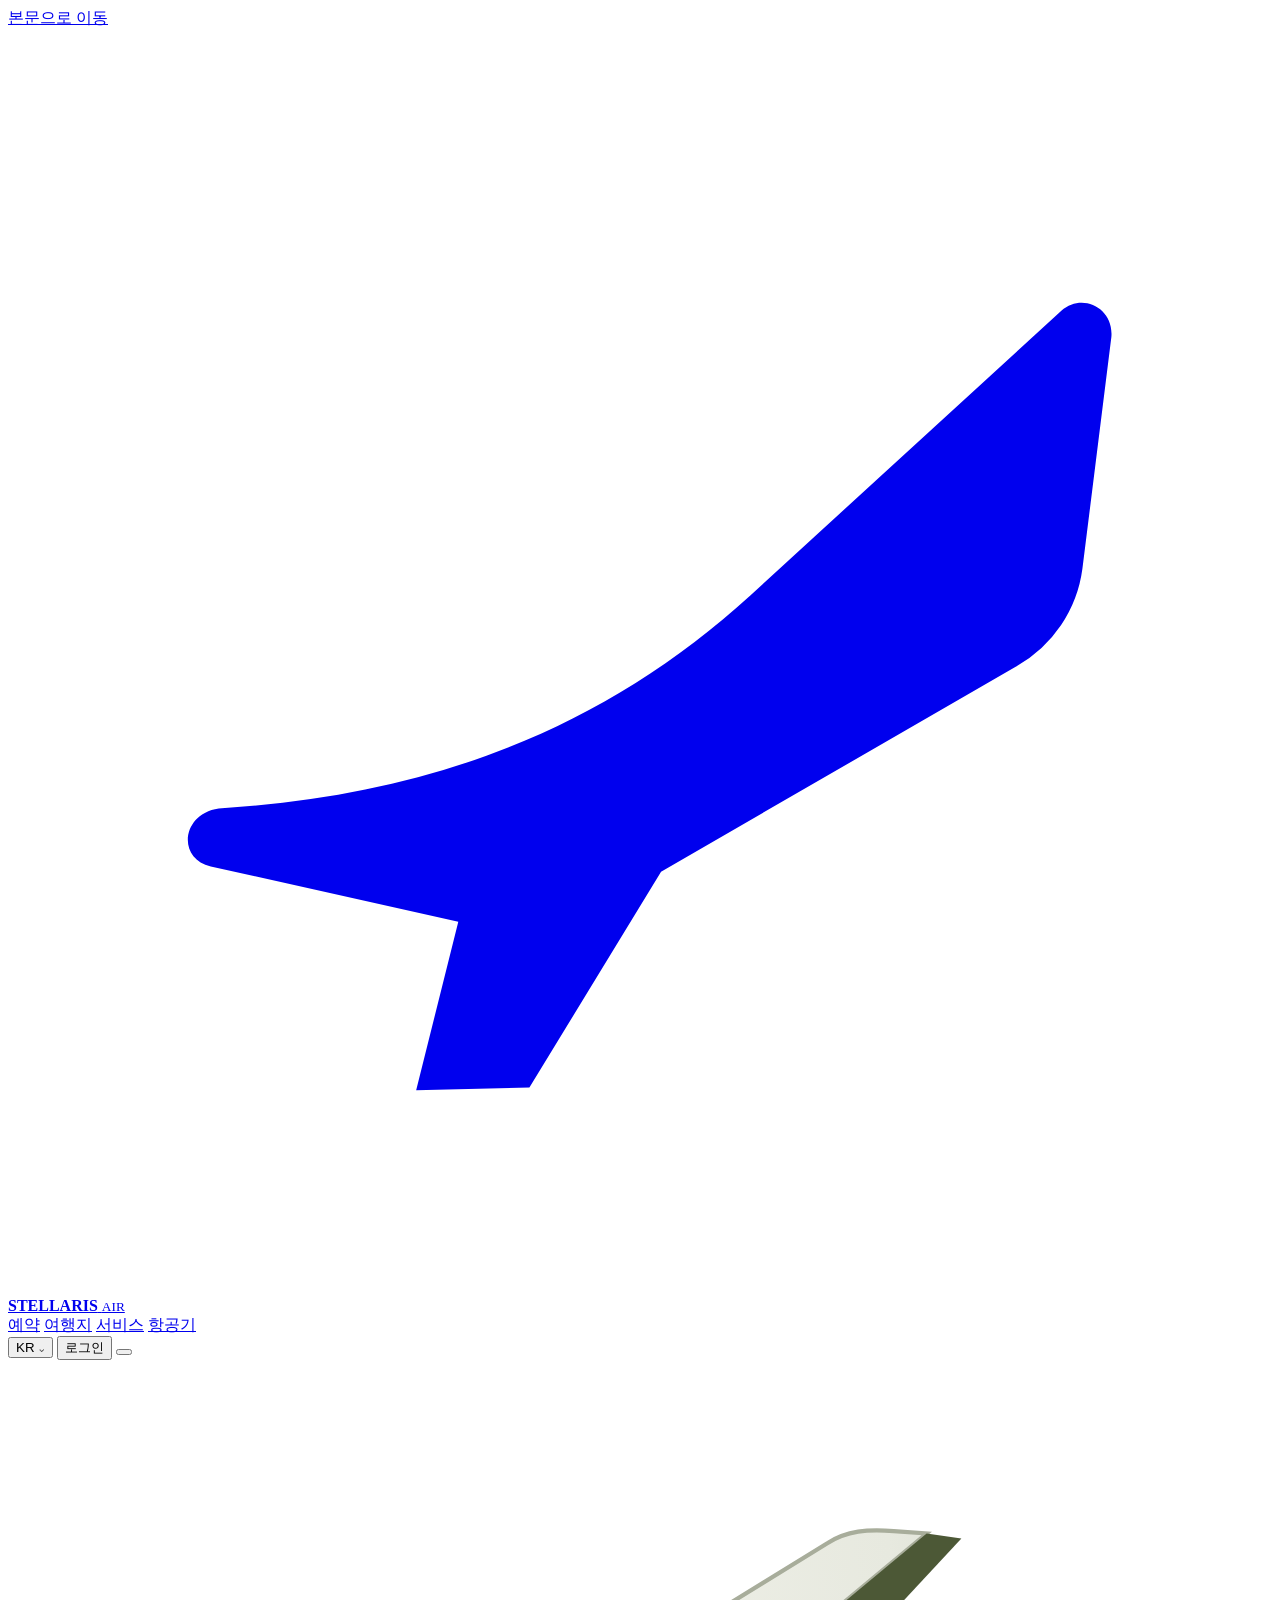
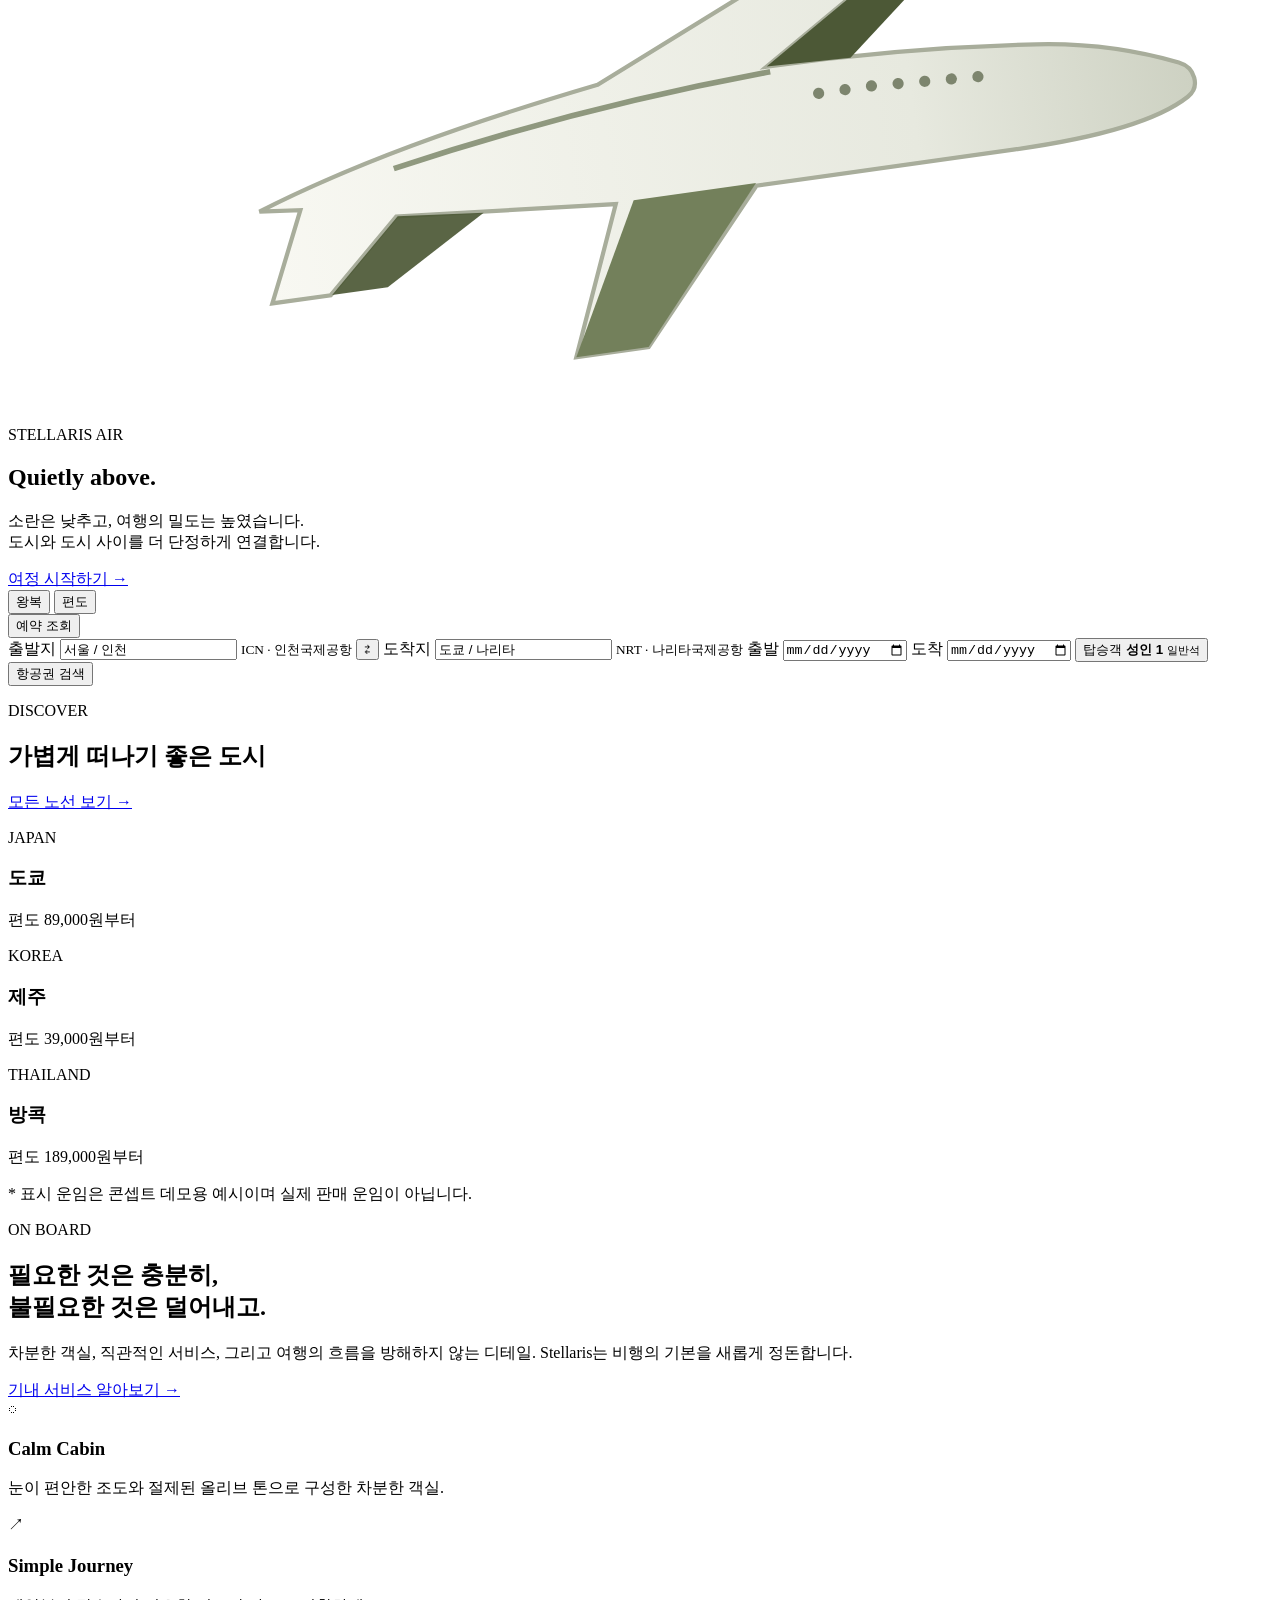
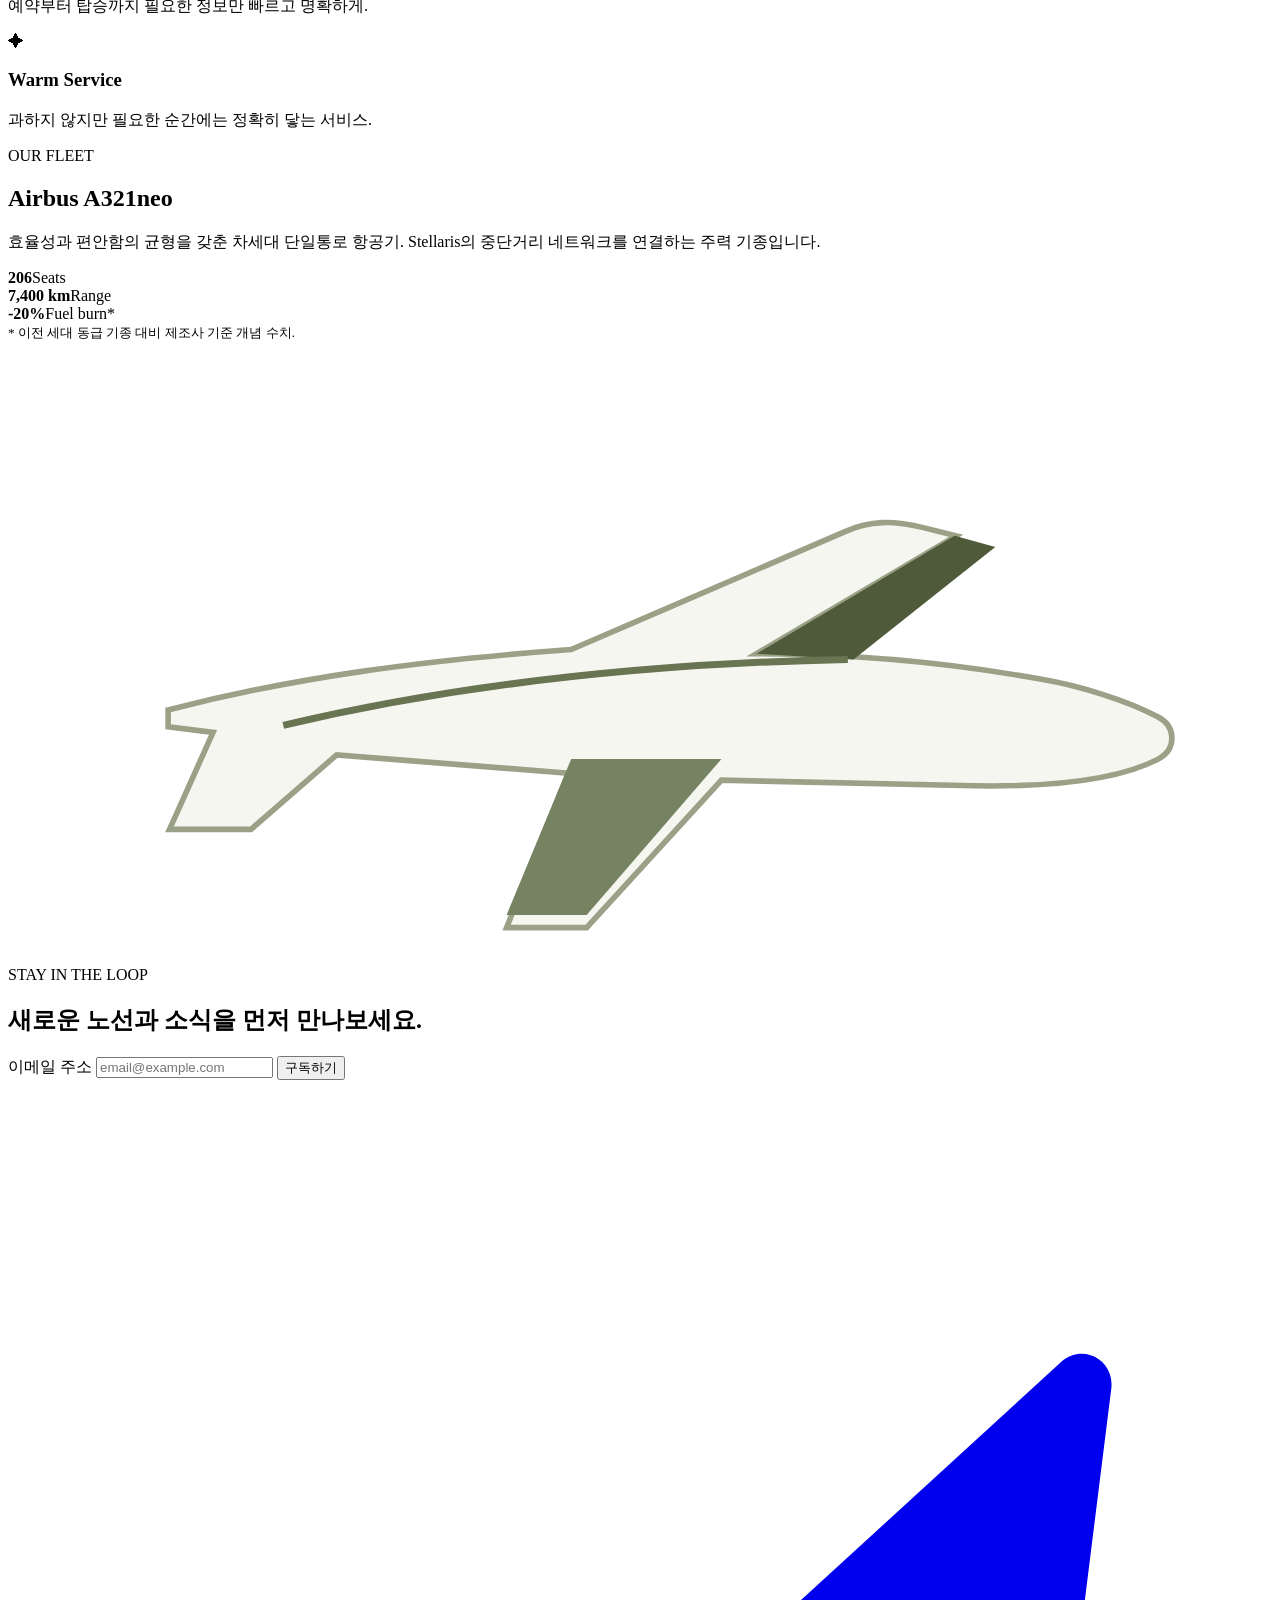
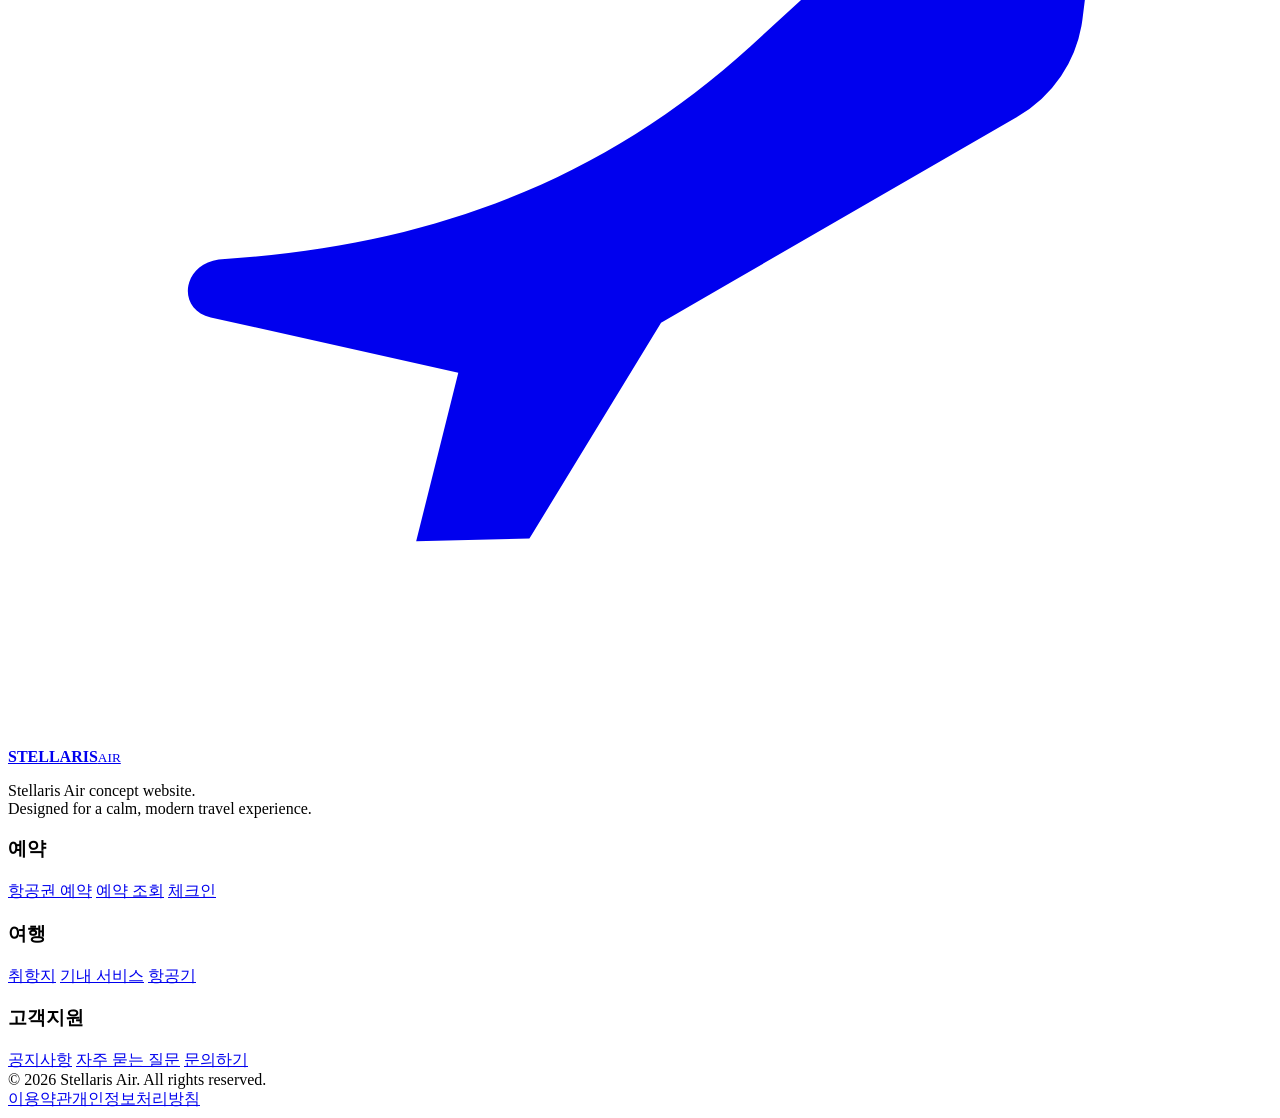
==== index.html @ 90215cf6 "Create Stellaris Air landing page" ====
<!doctype html>
<html lang="ko">
<head>
  <meta charset="utf-8" />
  <meta name="viewport" content="width=device-width, initial-scale=1" />
  <meta name="theme-color" content="#3f4b2f" />
  <meta name="description" content="Stellaris Air — Quietly above. 더 편안한 여정을 위한 항공 경험." />
  <title>Stellaris Air</title>
  <link rel="preconnect" href="https://fonts.googleapis.com">
  <link rel="preconnect" href="https://fonts.gstatic.com" crossorigin>
  <link href="https://fonts.googleapis.com/css2?family=Noto+Sans+KR:wght@400;500;600;700&family=Playfair+Display:wght@600;700&display=swap" rel="stylesheet">
  <link rel="stylesheet" href="styles.css" />
</head>
<body>
  <a class="skip-link" href="#main">본문으로 이동</a>

  <header class="site-header" id="top">
    <div class="header-inner">
      <a class="brand" href="#top" aria-label="Stellaris Air 홈">
        <span class="brand-mark" aria-hidden="true">
          <svg viewBox="0 0 48 48" role="img">
            <path d="M8 29.6c8.2-.5 14.7-3.1 20.2-8.1L40 10.7c.8-.7 2-.1 1.9 1l-1.1 8.8a5 5 0 0 1-2.5 3.7L24.8 32l-5 8.2-4.3.1 1.6-6.4-9.4-2.1c-1.3-.3-1.1-2 .3-2.2Z" fill="currentColor"/>
          </svg>
        </span>
        <span class="brand-copy">
          <strong>STELLARIS</strong>
          <small>AIR</small>
        </span>
      </a>

      <nav class="desktop-nav" aria-label="주요 메뉴">
        <a href="#booking">예약</a>
        <a href="#destinations">여행지</a>
        <a href="#experience">서비스</a>
        <a href="#fleet">항공기</a>
      </nav>

      <div class="header-actions">
        <button class="text-button" type="button" id="langButton">KR <span aria-hidden="true">⌄</span></button>
        <button class="outline-button" type="button">로그인</button>
        <button class="menu-button" id="menuButton" type="button" aria-expanded="false" aria-controls="mobileMenu" aria-label="메뉴 열기">
          <span></span><span></span><span></span>
        </button>
      </div>
    </div>

    <nav class="mobile-menu" id="mobileMenu" aria-label="모바일 메뉴" hidden>
      <a href="#booking">예약</a>
      <a href="#destinations">여행지</a>
      <a href="#experience">서비스</a>
      <a href="#fleet">항공기</a>
    </nav>
  </header>

  <main id="main">
    <section class="hero" aria-labelledby="hero-title">
      <div class="hero-sky" aria-hidden="true">
        <div class="orb orb-one"></div>
        <div class="orb orb-two"></div>
        <svg class="hero-plane" viewBox="0 0 900 460" role="presentation">
          <defs>
            <linearGradient id="bodyGradient" x1="0" x2="1">
              <stop offset="0" stop-color="#f8f8f2"/>
              <stop offset="0.7" stop-color="#e7e9df"/>
              <stop offset="1" stop-color="#cdd1c2"/>
            </linearGradient>
          </defs>
          <g transform="translate(120 90) rotate(-8 360 160)">
            <path d="M52 189c70-24 150-41 251-56l176-77c15-7 30-6 48-2l23 5-126 78c71 0 132 4 192 11 35 4 70 14 99 27 11 5 13 19 3 25-24 14-68 20-127 20H405l-92 103h-52l43-104-156-13-54 49H52l29-63-29-3Z" fill="url(#bodyGradient)" stroke="#a8ad9b" stroke-width="3"/>
            <path d="M424 137 550 59l24 7-90 73" fill="#4c5836"/>
            <path d="m149 206-54 49h40l75-43" fill="#4c5836" opacity=".92"/>
            <path d="M317 218h88l-92 105h-52Z" fill="#73805b"/>
            <path d="M151 172c87-16 182-27 275-31" fill="none" stroke="#778264" stroke-width="4" opacity=".8"/>
            <g fill="#7d856e">
              <circle cx="458" cy="161" r="4"/><circle cx="477" cy="161" r="4"/><circle cx="496" cy="161" r="4"/><circle cx="515" cy="162" r="4"/><circle cx="534" cy="163" r="4"/><circle cx="553" cy="164" r="4"/><circle cx="572" cy="165" r="4"/>
            </g>
          </g>
        </svg>
      </div>

      <div class="hero-content shell">
        <p class="eyebrow">STELLARIS AIR</p>
        <h1 id="hero-title">Quietly above.</h1>
        <p class="hero-copy">소란은 낮추고, 여행의 밀도는 높였습니다.<br>도시와 도시 사이를 더 단정하게 연결합니다.</p>
        <a class="hero-link" href="#booking">여정 시작하기 <span aria-hidden="true">→</span></a>
      </div>
    </section>

    <section class="booking-wrap shell" id="booking" aria-label="항공권 예약">
      <div class="booking-card">
        <div class="booking-topline">
          <div class="trip-tabs" role="tablist" aria-label="여정 유형">
            <button class="trip-tab active" type="button" data-trip="round" role="tab" aria-selected="true">왕복</button>
            <button class="trip-tab" type="button" data-trip="oneway" role="tab" aria-selected="false">편도</button>
          </div>
          <button class="subtle-link" type="button">예약 조회</button>
        </div>

        <form class="booking-form" id="bookingForm">
          <label class="field route-field">
            <span>출발지</span>
            <input id="fromInput" value="서울 / 인천" aria-label="출발지" />
            <small>ICN · 인천국제공항</small>
          </label>

          <button class="swap-button" id="swapButton" type="button" aria-label="출발지와 도착지 바꾸기">
            <span aria-hidden="true">⇄</span>
          </button>

          <label class="field route-field">
            <span>도착지</span>
            <input id="toInput" value="도쿄 / 나리타" aria-label="도착지" />
            <small>NRT · 나리타국제공항</small>
          </label>

          <label class="field">
            <span>출발</span>
            <input id="departDate" type="date" aria-label="출발일" />
          </label>

          <label class="field return-field" id="returnField">
            <span>도착</span>
            <input id="returnDate" type="date" aria-label="귀국일" />
          </label>

          <button class="passenger-field" type="button">
            <span>탑승객</span>
            <strong>성인 1</strong>
            <small>일반석</small>
          </button>

          <button class="search-button" type="submit">항공권 검색</button>
        </form>
        <p class="form-message" id="formMessage" aria-live="polite"></p>
      </div>
    </section>

    <section class="section shell" id="destinations">
      <div class="section-heading">
        <div>
          <p class="eyebrow dark">DISCOVER</p>
          <h2>가볍게 떠나기 좋은 도시</h2>
        </div>
        <a href="#" class="section-link">모든 노선 보기 <span aria-hidden="true">→</span></a>
      </div>

      <div class="destination-grid">
        <article class="destination-card destination-tokyo">
          <div class="destination-visual">
            <span class="sun-disc"></span>
            <span class="city-line line-a"></span>
            <span class="city-line line-b"></span>
          </div>
          <div class="destination-copy">
            <div>
              <p>JAPAN</p>
              <h3>도쿄</h3>
            </div>
            <span>편도 89,000원부터</span>
          </div>
        </article>

        <article class="destination-card destination-jeju">
          <div class="destination-visual">
            <span class="island-shape"></span>
            <span class="sea-glow"></span>
          </div>
          <div class="destination-copy">
            <div>
              <p>KOREA</p>
              <h3>제주</h3>
            </div>
            <span>편도 39,000원부터</span>
          </div>
        </article>

        <article class="destination-card destination-bangkok">
          <div class="destination-visual">
            <span class="temple temple-a"></span>
            <span class="temple temple-b"></span>
          </div>
          <div class="destination-copy">
            <div>
              <p>THAILAND</p>
              <h3>방콕</h3>
            </div>
            <span>편도 189,000원부터</span>
          </div>
        </article>
      </div>
      <p class="price-note">* 표시 운임은 콘셉트 데모용 예시이며 실제 판매 운임이 아닙니다.</p>
    </section>

    <section class="experience-section" id="experience">
      <div class="shell experience-grid">
        <div class="experience-copy">
          <p class="eyebrow">ON BOARD</p>
          <h2>필요한 것은 충분히,<br>불필요한 것은 덜어내고.</h2>
          <p>차분한 객실, 직관적인 서비스, 그리고 여행의 흐름을 방해하지 않는 디테일. Stellaris는 비행의 기본을 새롭게 정돈합니다.</p>
          <a href="#" class="light-link">기내 서비스 알아보기 <span aria-hidden="true">→</span></a>
        </div>

        <div class="experience-cards">
          <article class="mini-card">
            <span class="mini-icon" aria-hidden="true">◌</span>
            <h3>Calm Cabin</h3>
            <p>눈이 편안한 조도와 절제된 올리브 톤으로 구성한 차분한 객실.</p>
          </article>
          <article class="mini-card">
            <span class="mini-icon" aria-hidden="true">↗</span>
            <h3>Simple Journey</h3>
            <p>예약부터 탑승까지 필요한 정보만 빠르고 명확하게.</p>
          </article>
          <article class="mini-card">
            <span class="mini-icon" aria-hidden="true">✦</span>
            <h3>Warm Service</h3>
            <p>과하지 않지만 필요한 순간에는 정확히 닿는 서비스.</p>
          </article>
        </div>
      </div>
    </section>

    <section class="section shell" id="fleet">
      <div class="fleet-card">
        <div class="fleet-copy">
          <p class="eyebrow dark">OUR FLEET</p>
          <h2>Airbus A321neo</h2>
          <p>효율성과 편안함의 균형을 갖춘 차세대 단일통로 항공기. Stellaris의 중단거리 네트워크를 연결하는 주력 기종입니다.</p>
          <div class="fleet-stats">
            <div><strong>206</strong><span>Seats</span></div>
            <div><strong>7,400 km</strong><span>Range</span></div>
            <div><strong>-20%</strong><span>Fuel burn*</span></div>
          </div>
          <small>* 이전 세대 동급 기종 대비 제조사 기준 개념 수치.</small>
        </div>
        <div class="fleet-art" aria-hidden="true">
          <svg viewBox="0 0 900 430">
            <g transform="translate(70 85)">
              <path d="M44 177c89-23 177-35 287-43l195-84c18-8 34-8 55-3l24 6-142 84c67 0 135 6 202 18 29 5 61 15 84 27 13 7 13 23 0 30-27 14-70 20-131 19l-180-4-96 105h-57l44-110-165-13-61 53H45l31-69-32-4Z" fill="#f6f6f0" stroke="#9aa187" stroke-width="4"/>
              <path d="M463 137 604 53l29 8-101 80" fill="#4e5a39"/>
              <path d="M331 212h107l-96 111h-57Z" fill="#768362"/>
              <path d="M126 188c114-27 251-44 402-47" fill="none" stroke="#687452" stroke-width="5"/>
            </g>
          </svg>
        </div>
      </div>
    </section>

    <section class="newsletter">
      <div class="shell newsletter-inner">
        <div>
          <p class="eyebrow dark">STAY IN THE LOOP</p>
          <h2>새로운 노선과 소식을 먼저 만나보세요.</h2>
        </div>
        <form class="newsletter-form" id="newsletterForm">
          <label class="sr-only" for="emailInput">이메일 주소</label>
          <input id="emailInput" type="email" placeholder="email@example.com" required />
          <button type="submit">구독하기</button>
        </form>
      </div>
    </section>
  </main>

  <footer class="site-footer">
    <div class="shell footer-grid">
      <div>
        <a class="brand footer-brand" href="#top">
          <span class="brand-mark" aria-hidden="true">
            <svg viewBox="0 0 48 48"><path d="M8 29.6c8.2-.5 14.7-3.1 20.2-8.1L40 10.7c.8-.7 2-.1 1.9 1l-1.1 8.8a5 5 0 0 1-2.5 3.7L24.8 32l-5 8.2-4.3.1 1.6-6.4-9.4-2.1c-1.3-.3-1.1-2 .3-2.2Z" fill="currentColor"/></svg>
          </span>
          <span class="brand-copy"><strong>STELLARIS</strong><small>AIR</small></span>
        </a>
        <p class="footer-note">Stellaris Air concept website.<br>Designed for a calm, modern travel experience.</p>
      </div>
      <div>
        <h3>예약</h3>
        <a href="#booking">항공권 예약</a>
        <a href="#">예약 조회</a>
        <a href="#">체크인</a>
      </div>
      <div>
        <h3>여행</h3>
        <a href="#destinations">취항지</a>
        <a href="#experience">기내 서비스</a>
        <a href="#fleet">항공기</a>
      </div>
      <div>
        <h3>고객지원</h3>
        <a href="#">공지사항</a>
        <a href="#">자주 묻는 질문</a>
        <a href="#">문의하기</a>
      </div>
    </div>
    <div class="shell footer-bottom">
      <span>© 2026 Stellaris Air. All rights reserved.</span>
      <div><a href="#">이용약관</a><a href="#">개인정보처리방침</a></div>
    </div>
  </footer>

  <script src="app.js"></script>
</body>
</html>
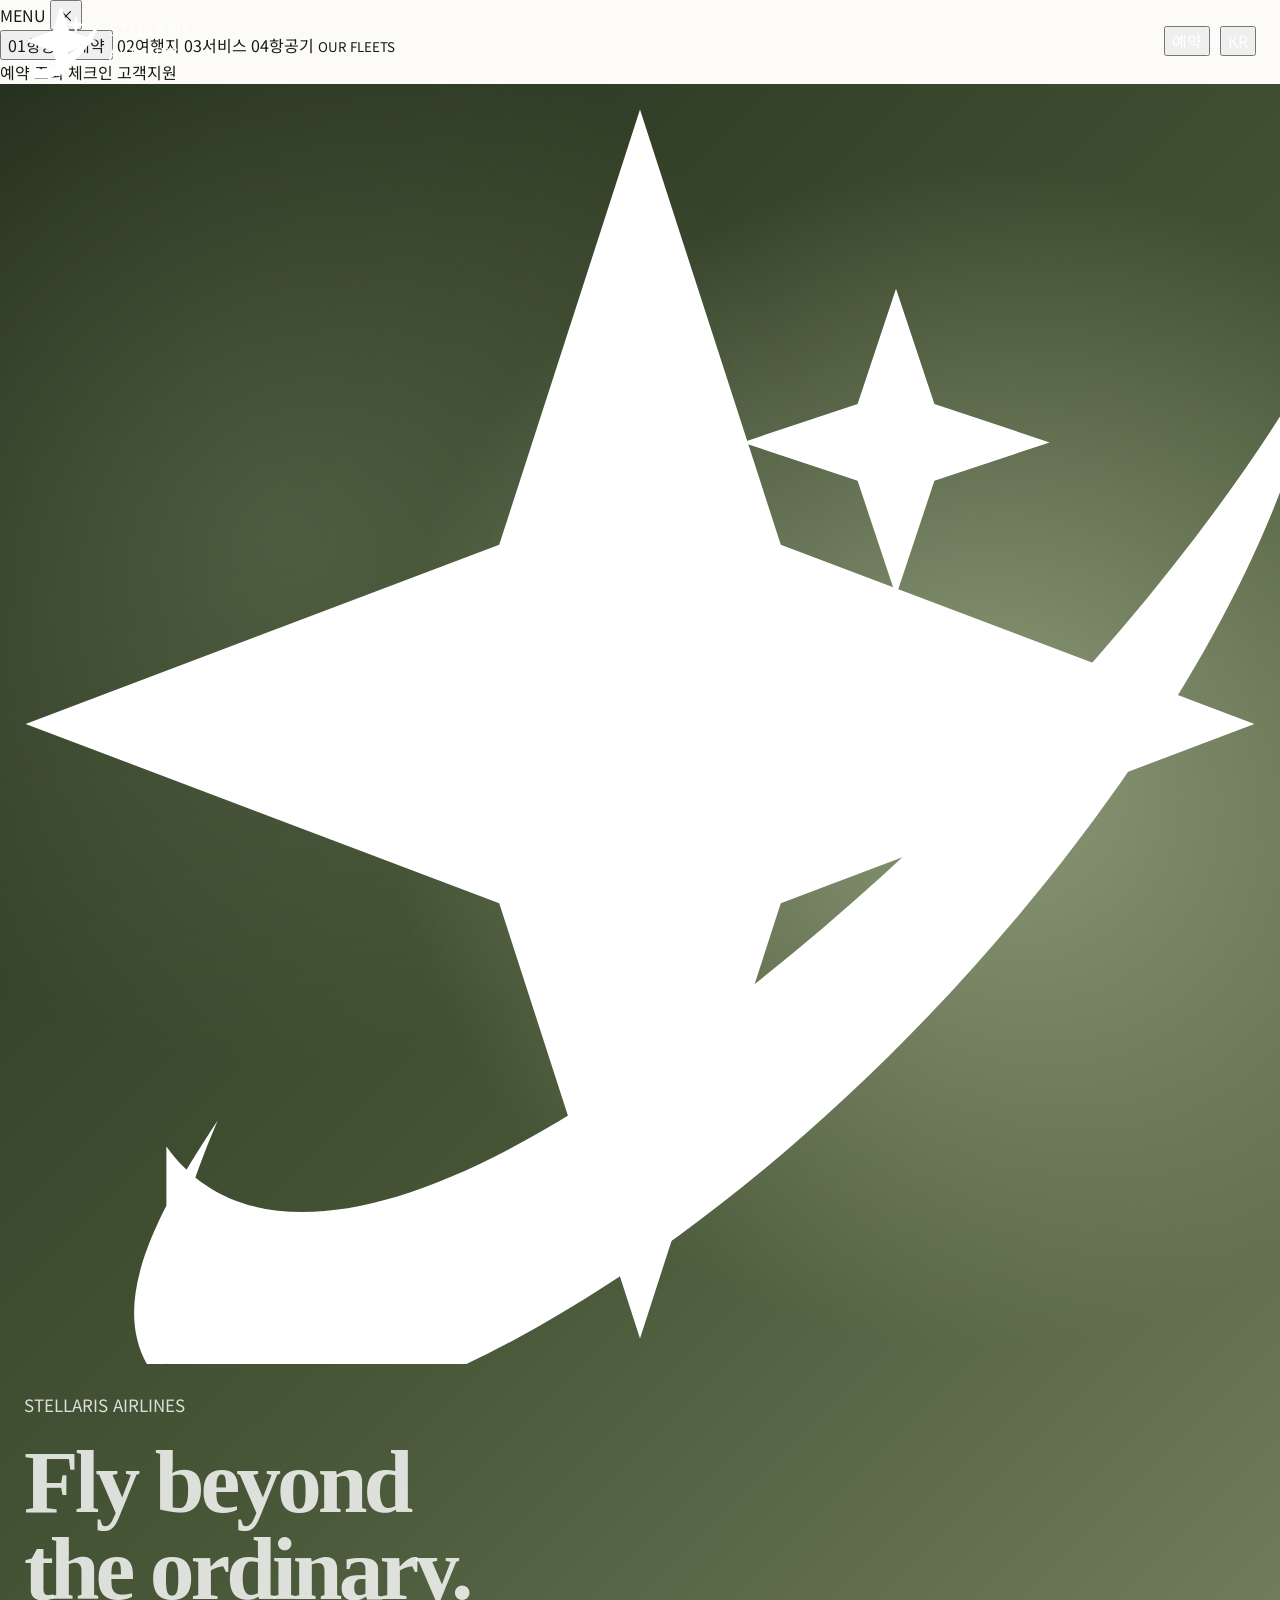
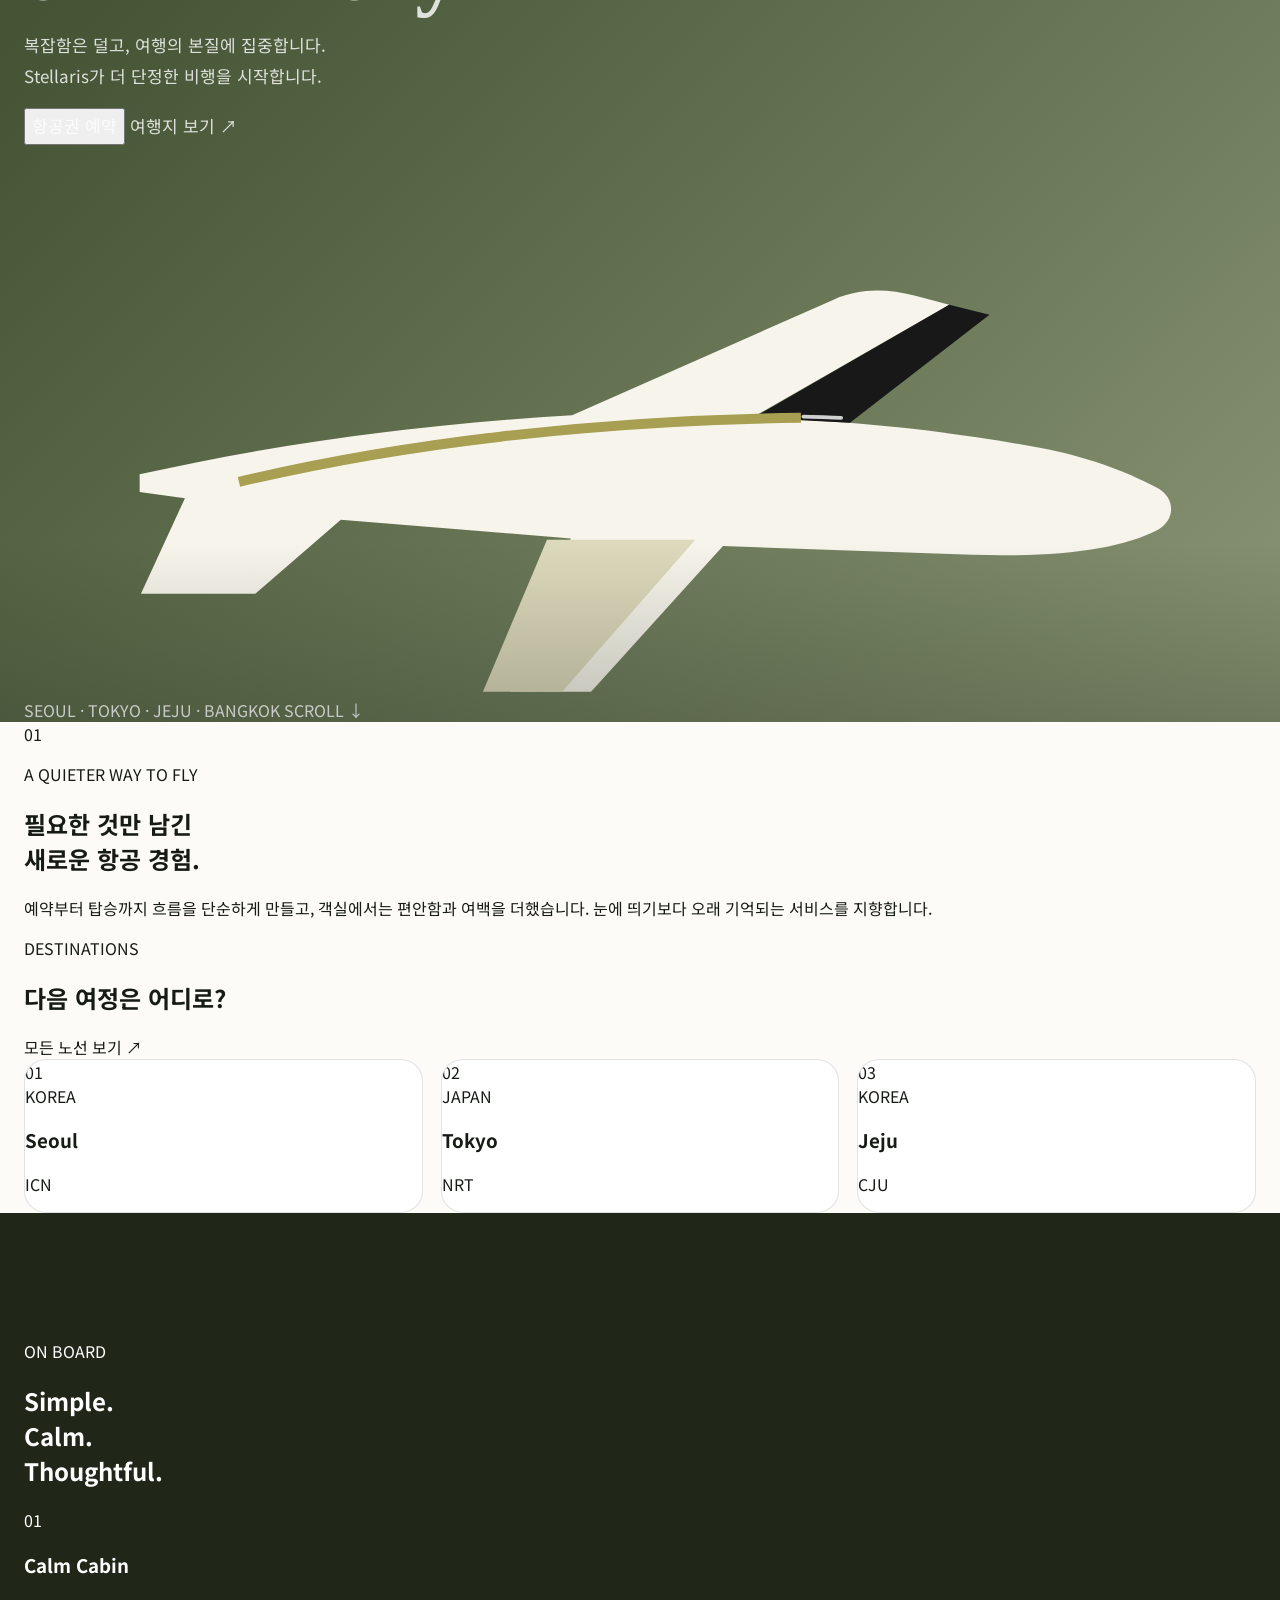
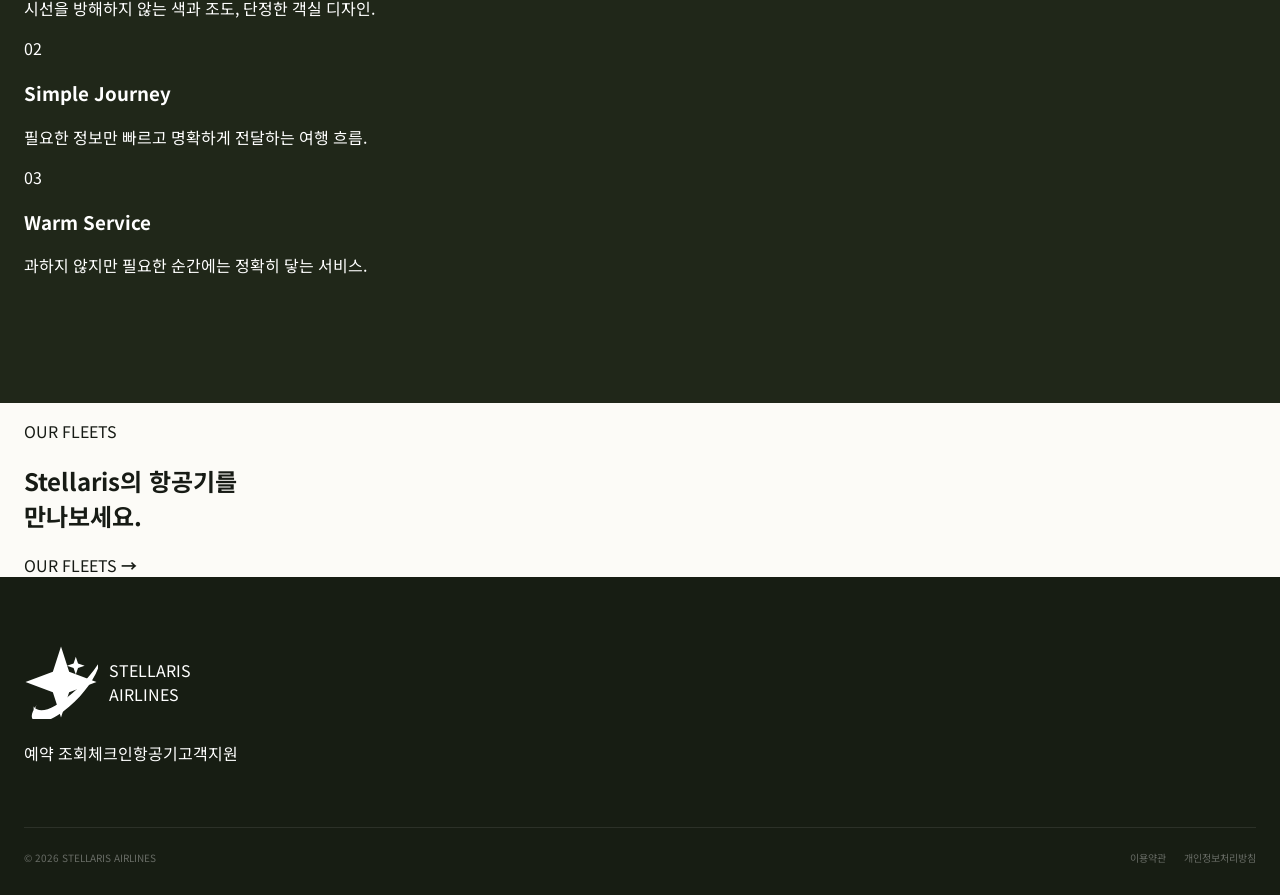
==== commit 01c92df5: "Redesign Stellaris homepage with new brand and booking modal" ====
--- a/index.html
+++ b/index.html
@@ -3,300 +3,221 @@
 <head>
   <meta charset="utf-8" />
   <meta name="viewport" content="width=device-width, initial-scale=1" />
-  <meta name="theme-color" content="#3f4b2f" />
-  <meta name="description" content="Stellaris Air — Quietly above. 더 편안한 여정을 위한 항공 경험." />
-  <title>Stellaris Air</title>
+  <meta name="theme-color" content="#a89f52" />
+  <meta name="description" content="Stellaris Airlines — 차분하고 정돈된 새로운 여행 경험." />
+  <title>Stellaris Airlines</title>
   <link rel="preconnect" href="https://fonts.googleapis.com">
   <link rel="preconnect" href="https://fonts.gstatic.com" crossorigin>
-  <link href="https://fonts.googleapis.com/css2?family=Noto+Sans+KR:wght@400;500;600;700&family=Playfair+Display:wght@600;700&display=swap" rel="stylesheet">
+  <link href="https://fonts.googleapis.com/css2?family=Michroma&family=Noto+Sans+KR:wght@400;500;600;700&display=swap" rel="stylesheet">
   <link rel="stylesheet" href="styles.css" />
 </head>
-<body>
+<body data-page="home">
   <a class="skip-link" href="#main">본문으로 이동</a>
 
   <header class="site-header" id="top">
     <div class="header-inner">
-      <a class="brand" href="#top" aria-label="Stellaris Air 홈">
-        <span class="brand-mark" aria-hidden="true">
-          <svg viewBox="0 0 48 48" role="img">
-            <path d="M8 29.6c8.2-.5 14.7-3.1 20.2-8.1L40 10.7c.8-.7 2-.1 1.9 1l-1.1 8.8a5 5 0 0 1-2.5 3.7L24.8 32l-5 8.2-4.3.1 1.6-6.4-9.4-2.1c-1.3-.3-1.1-2 .3-2.2Z" fill="currentColor"/>
-          </svg>
-        </span>
-        <span class="brand-copy">
-          <strong>STELLARIS</strong>
-          <small>AIR</small>
-        </span>
+      <a class="brand" href="./" aria-label="Stellaris Airlines 홈">
+        <svg class="brand-symbol" viewBox="0 0 100 100" aria-hidden="true">
+          <path d="M50 2 61 36 98 50 61 64 50 98 39 64 2 50 39 36Z" fill="currentColor"/>
+          <path d="M13 83c5 7 15 7 29-1 21-12 48-38 61-61-3 20-24 50-50 69-18 13-34 18-40 12-5-5-2-12 4-21-3 7-4 12-4 15 0 2 0 3 0 4Z" fill="currentColor"/>
+          <path d="m70 16 3 9 9 3-9 3-3 9-3-9-9-3 9-3Z" fill="currentColor"/>
+        </svg>
+        <span class="brand-wordmark">STELLARIS AIRLINES</span>
       </a>
 
-      <nav class="desktop-nav" aria-label="주요 메뉴">
-        <a href="#booking">예약</a>
-        <a href="#destinations">여행지</a>
-        <a href="#experience">서비스</a>
-        <a href="#fleet">항공기</a>
-      </nav>
-
       <div class="header-actions">
-        <button class="text-button" type="button" id="langButton">KR <span aria-hidden="true">⌄</span></button>
-        <button class="outline-button" type="button">로그인</button>
-        <button class="menu-button" id="menuButton" type="button" aria-expanded="false" aria-controls="mobileMenu" aria-label="메뉴 열기">
+        <button class="nav-reserve" type="button" data-open-booking>예약</button>
+        <button class="lang-button" type="button" aria-label="언어 선택">KR</button>
+        <button class="menu-button" id="menuButton" type="button" aria-expanded="false" aria-controls="drawer" aria-label="메뉴 열기">
           <span></span><span></span><span></span>
         </button>
       </div>
     </div>
-
-    <nav class="mobile-menu" id="mobileMenu" aria-label="모바일 메뉴" hidden>
-      <a href="#booking">예약</a>
-      <a href="#destinations">여행지</a>
-      <a href="#experience">서비스</a>
-      <a href="#fleet">항공기</a>
+  </header>
+
+  <div class="drawer-backdrop" id="drawerBackdrop" hidden></div>
+  <aside class="drawer" id="drawer" aria-hidden="true" aria-label="전체 메뉴">
+    <div class="drawer-head">
+      <span>MENU</span>
+      <button class="drawer-close" id="drawerClose" type="button" aria-label="메뉴 닫기">×</button>
+    </div>
+    <nav class="drawer-nav">
+      <button type="button" data-open-booking><span>01</span>항공권 예약</button>
+      <a href="#destinations"><span>02</span>여행지</a>
+      <a href="#experience"><span>03</span>서비스</a>
+      <a href="./our-fleets/"><span>04</span>항공기 <small>OUR FLEETS</small></a>
     </nav>
-  </header>
+    <div class="drawer-bottom">
+      <a href="#">예약 조회</a>
+      <a href="#">체크인</a>
+      <a href="#">고객지원</a>
+    </div>
+  </aside>
 
   <main id="main">
     <section class="hero" aria-labelledby="hero-title">
-      <div class="hero-sky" aria-hidden="true">
-        <div class="orb orb-one"></div>
-        <div class="orb orb-two"></div>
-        <svg class="hero-plane" viewBox="0 0 900 460" role="presentation">
-          <defs>
-            <linearGradient id="bodyGradient" x1="0" x2="1">
-              <stop offset="0" stop-color="#f8f8f2"/>
-              <stop offset="0.7" stop-color="#e7e9df"/>
-              <stop offset="1" stop-color="#cdd1c2"/>
-            </linearGradient>
-          </defs>
-          <g transform="translate(120 90) rotate(-8 360 160)">
-            <path d="M52 189c70-24 150-41 251-56l176-77c15-7 30-6 48-2l23 5-126 78c71 0 132 4 192 11 35 4 70 14 99 27 11 5 13 19 3 25-24 14-68 20-127 20H405l-92 103h-52l43-104-156-13-54 49H52l29-63-29-3Z" fill="url(#bodyGradient)" stroke="#a8ad9b" stroke-width="3"/>
-            <path d="M424 137 550 59l24 7-90 73" fill="#4c5836"/>
-            <path d="m149 206-54 49h40l75-43" fill="#4c5836" opacity=".92"/>
-            <path d="M317 218h88l-92 105h-52Z" fill="#73805b"/>
-            <path d="M151 172c87-16 182-27 275-31" fill="none" stroke="#778264" stroke-width="4" opacity=".8"/>
-            <g fill="#7d856e">
-              <circle cx="458" cy="161" r="4"/><circle cx="477" cy="161" r="4"/><circle cx="496" cy="161" r="4"/><circle cx="515" cy="162" r="4"/><circle cx="534" cy="163" r="4"/><circle cx="553" cy="164" r="4"/><circle cx="572" cy="165" r="4"/>
-            </g>
-          </g>
-        </svg>
-      </div>
-
-      <div class="hero-content shell">
-        <p class="eyebrow">STELLARIS AIR</p>
-        <h1 id="hero-title">Quietly above.</h1>
-        <p class="hero-copy">소란은 낮추고, 여행의 밀도는 높였습니다.<br>도시와 도시 사이를 더 단정하게 연결합니다.</p>
-        <a class="hero-link" href="#booking">여정 시작하기 <span aria-hidden="true">→</span></a>
-      </div>
-    </section>
-
-    <section class="booking-wrap shell" id="booking" aria-label="항공권 예약">
-      <div class="booking-card">
-        <div class="booking-topline">
-          <div class="trip-tabs" role="tablist" aria-label="여정 유형">
-            <button class="trip-tab active" type="button" data-trip="round" role="tab" aria-selected="true">왕복</button>
-            <button class="trip-tab" type="button" data-trip="oneway" role="tab" aria-selected="false">편도</button>
+      <div class="hero-grid" aria-hidden="true"></div>
+      <svg class="hero-mark" viewBox="0 0 100 100" aria-hidden="true">
+        <path d="M50 2 61 36 98 50 61 64 50 98 39 64 2 50 39 36Z" fill="currentColor"/>
+        <path d="M13 83c5 7 15 7 29-1 21-12 48-38 61-61-3 20-24 50-50 69-18 13-34 18-40 12-5-5-2-12 4-21-3 7-4 12-4 15 0 2 0 3 0 4Z" fill="currentColor"/>
+        <path d="m70 16 3 9 9 3-9 3-3 9-3-9-9-3 9-3Z" fill="currentColor"/>
+      </svg>
+      <div class="hero-inner shell">
+        <div class="hero-copy">
+          <p class="kicker">STELLARIS AIRLINES</p>
+          <h1 id="hero-title">Fly beyond<br>the ordinary.</h1>
+          <p class="hero-description">복잡함은 덜고, 여행의 본질에 집중합니다.<br>Stellaris가 더 단정한 비행을 시작합니다.</p>
+          <div class="hero-actions">
+            <button class="primary-button light" type="button" data-open-booking>항공권 예약</button>
+            <a class="text-link light" href="#destinations">여행지 보기 <span>↗</span></a>
           </div>
-          <button class="subtle-link" type="button">예약 조회</button>
-        </div>
-
-        <form class="booking-form" id="bookingForm">
-          <label class="field route-field">
-            <span>출발지</span>
-            <input id="fromInput" value="서울 / 인천" aria-label="출발지" />
-            <small>ICN · 인천국제공항</small>
-          </label>
-
-          <button class="swap-button" id="swapButton" type="button" aria-label="출발지와 도착지 바꾸기">
-            <span aria-hidden="true">⇄</span>
-          </button>
-
-          <label class="field route-field">
-            <span>도착지</span>
-            <input id="toInput" value="도쿄 / 나리타" aria-label="도착지" />
-            <small>NRT · 나리타국제공항</small>
-          </label>
-
-          <label class="field">
-            <span>출발</span>
-            <input id="departDate" type="date" aria-label="출발일" />
-          </label>
-
-          <label class="field return-field" id="returnField">
-            <span>도착</span>
-            <input id="returnDate" type="date" aria-label="귀국일" />
-          </label>
-
-          <button class="passenger-field" type="button">
-            <span>탑승객</span>
-            <strong>성인 1</strong>
-            <small>일반석</small>
-          </button>
-
-          <button class="search-button" type="submit">항공권 검색</button>
-        </form>
-        <p class="form-message" id="formMessage" aria-live="polite"></p>
-      </div>
-    </section>
-
-    <section class="section shell" id="destinations">
-      <div class="section-heading">
-        <div>
-          <p class="eyebrow dark">DISCOVER</p>
-          <h2>가볍게 떠나기 좋은 도시</h2>
-        </div>
-        <a href="#" class="section-link">모든 노선 보기 <span aria-hidden="true">→</span></a>
-      </div>
-
-      <div class="destination-grid">
-        <article class="destination-card destination-tokyo">
-          <div class="destination-visual">
-            <span class="sun-disc"></span>
-            <span class="city-line line-a"></span>
-            <span class="city-line line-b"></span>
-          </div>
-          <div class="destination-copy">
-            <div>
-              <p>JAPAN</p>
-              <h3>도쿄</h3>
-            </div>
-            <span>편도 89,000원부터</span>
-          </div>
-        </article>
-
-        <article class="destination-card destination-jeju">
-          <div class="destination-visual">
-            <span class="island-shape"></span>
-            <span class="sea-glow"></span>
-          </div>
-          <div class="destination-copy">
-            <div>
-              <p>KOREA</p>
-              <h3>제주</h3>
-            </div>
-            <span>편도 39,000원부터</span>
-          </div>
-        </article>
-
-        <article class="destination-card destination-bangkok">
-          <div class="destination-visual">
-            <span class="temple temple-a"></span>
-            <span class="temple temple-b"></span>
-          </div>
-          <div class="destination-copy">
-            <div>
-              <p>THAILAND</p>
-              <h3>방콕</h3>
-            </div>
-            <span>편도 189,000원부터</span>
-          </div>
-        </article>
-      </div>
-      <p class="price-note">* 표시 운임은 콘셉트 데모용 예시이며 실제 판매 운임이 아닙니다.</p>
-    </section>
-
-    <section class="experience-section" id="experience">
-      <div class="shell experience-grid">
-        <div class="experience-copy">
-          <p class="eyebrow">ON BOARD</p>
-          <h2>필요한 것은 충분히,<br>불필요한 것은 덜어내고.</h2>
-          <p>차분한 객실, 직관적인 서비스, 그리고 여행의 흐름을 방해하지 않는 디테일. Stellaris는 비행의 기본을 새롭게 정돈합니다.</p>
-          <a href="#" class="light-link">기내 서비스 알아보기 <span aria-hidden="true">→</span></a>
-        </div>
-
-        <div class="experience-cards">
-          <article class="mini-card">
-            <span class="mini-icon" aria-hidden="true">◌</span>
-            <h3>Calm Cabin</h3>
-            <p>눈이 편안한 조도와 절제된 올리브 톤으로 구성한 차분한 객실.</p>
-          </article>
-          <article class="mini-card">
-            <span class="mini-icon" aria-hidden="true">↗</span>
-            <h3>Simple Journey</h3>
-            <p>예약부터 탑승까지 필요한 정보만 빠르고 명확하게.</p>
-          </article>
-          <article class="mini-card">
-            <span class="mini-icon" aria-hidden="true">✦</span>
-            <h3>Warm Service</h3>
-            <p>과하지 않지만 필요한 순간에는 정확히 닿는 서비스.</p>
-          </article>
-        </div>
-      </div>
-    </section>
-
-    <section class="section shell" id="fleet">
-      <div class="fleet-card">
-        <div class="fleet-copy">
-          <p class="eyebrow dark">OUR FLEET</p>
-          <h2>Airbus A321neo</h2>
-          <p>효율성과 편안함의 균형을 갖춘 차세대 단일통로 항공기. Stellaris의 중단거리 네트워크를 연결하는 주력 기종입니다.</p>
-          <div class="fleet-stats">
-            <div><strong>206</strong><span>Seats</span></div>
-            <div><strong>7,400 km</strong><span>Range</span></div>
-            <div><strong>-20%</strong><span>Fuel burn*</span></div>
-          </div>
-          <small>* 이전 세대 동급 기종 대비 제조사 기준 개념 수치.</small>
-        </div>
-        <div class="fleet-art" aria-hidden="true">
-          <svg viewBox="0 0 900 430">
-            <g transform="translate(70 85)">
-              <path d="M44 177c89-23 177-35 287-43l195-84c18-8 34-8 55-3l24 6-142 84c67 0 135 6 202 18 29 5 61 15 84 27 13 7 13 23 0 30-27 14-70 20-131 19l-180-4-96 105h-57l44-110-165-13-61 53H45l31-69-32-4Z" fill="#f6f6f0" stroke="#9aa187" stroke-width="4"/>
-              <path d="M463 137 604 53l29 8-101 80" fill="#4e5a39"/>
-              <path d="M331 212h107l-96 111h-57Z" fill="#768362"/>
-              <path d="M126 188c114-27 251-44 402-47" fill="none" stroke="#687452" stroke-width="5"/>
+        </div>
+        <div class="hero-aircraft" aria-hidden="true">
+          <svg viewBox="0 0 980 440">
+            <g transform="translate(45 56)">
+              <path d="M47 206c110-25 226-40 344-47l208-92c21-9 41-9 65-3l27 7-157 90c77 2 154 10 230 24 33 6 67 18 93 32 14 8 14 25 0 33-31 16-80 22-148 20l-198-7-105 116h-64l48-122-183-15-68 59H48l35-76-36-5Z" fill="#f7f5eb"/>
+              <path d="M535 161 691 71l32 8-111 86" fill="#171817"/>
+              <path d="M371 258h118L383 379h-63Z" fill="#ddd9bc"/>
+              <path d="M126 212c126-30 279-49 447-51" fill="none" stroke="#a89f52" stroke-width="8"/>
+              <path d="M575 160c10 0 20 1 30 1" stroke="#fff" stroke-width="3" stroke-linecap="round" opacity=".8"/>
             </g>
           </svg>
         </div>
       </div>
-    </section>
-
-    <section class="newsletter">
-      <div class="shell newsletter-inner">
+      <div class="hero-bottom shell">
+        <span>SEOUL · TOKYO · JEJU · BANGKOK</span>
+        <span class="scroll-hint">SCROLL ↓</span>
+      </div>
+    </section>
+
+    <section class="intro-section shell">
+      <div class="intro-number">01</div>
+      <div class="intro-copy">
+        <p class="section-kicker">A QUIETER WAY TO FLY</p>
+        <h2>필요한 것만 남긴<br>새로운 항공 경험.</h2>
+      </div>
+      <p class="intro-text">예약부터 탑승까지 흐름을 단순하게 만들고, 객실에서는 편안함과 여백을 더했습니다. 눈에 띄기보다 오래 기억되는 서비스를 지향합니다.</p>
+    </section>
+
+    <section class="destination-section" id="destinations">
+      <div class="shell">
+        <div class="section-head">
+          <div>
+            <p class="section-kicker">DESTINATIONS</p>
+            <h2>다음 여정은 어디로?</h2>
+          </div>
+          <a class="text-link" href="#">모든 노선 보기 <span>↗</span></a>
+        </div>
+
+        <div class="destination-grid">
+          <article class="destination-card tone-seoul">
+            <div class="destination-index">01</div>
+            <div class="destination-art city-art" aria-hidden="true"><i></i><i></i><i></i></div>
+            <div class="destination-meta"><span>KOREA</span><h3>Seoul</h3><p>ICN</p></div>
+          </article>
+          <article class="destination-card tone-tokyo">
+            <div class="destination-index">02</div>
+            <div class="destination-art sun-art" aria-hidden="true"><i></i></div>
+            <div class="destination-meta"><span>JAPAN</span><h3>Tokyo</h3><p>NRT</p></div>
+          </article>
+          <article class="destination-card tone-jeju">
+            <div class="destination-index">03</div>
+            <div class="destination-art island-art" aria-hidden="true"><i></i><i></i></div>
+            <div class="destination-meta"><span>KOREA</span><h3>Jeju</h3><p>CJU</p></div>
+          </article>
+        </div>
+      </div>
+    </section>
+
+    <section class="experience-section" id="experience">
+      <div class="shell experience-layout">
+        <div class="experience-title">
+          <p class="section-kicker light-kicker">ON BOARD</p>
+          <h2>Simple.<br>Calm.<br>Thoughtful.</h2>
+        </div>
+        <div class="experience-list">
+          <article><span>01</span><div><h3>Calm Cabin</h3><p>시선을 방해하지 않는 색과 조도, 단정한 객실 디자인.</p></div></article>
+          <article><span>02</span><div><h3>Simple Journey</h3><p>필요한 정보만 빠르고 명확하게 전달하는 여행 흐름.</p></div></article>
+          <article><span>03</span><div><h3>Warm Service</h3><p>과하지 않지만 필요한 순간에는 정확히 닿는 서비스.</p></div></article>
+        </div>
+      </div>
+    </section>
+
+    <section class="fleet-link-section shell">
+      <div>
+        <p class="section-kicker">OUR FLEETS</p>
+        <h2>Stellaris의 항공기를<br>만나보세요.</h2>
+      </div>
+      <a class="fleet-link" href="./our-fleets/">
+        <span>OUR FLEETS</span>
+        <strong>→</strong>
+      </a>
+    </section>
+  </main>
+
+  <footer class="site-footer">
+    <div class="shell footer-top">
+      <a class="brand footer-brand" href="./">
+        <svg class="brand-symbol" viewBox="0 0 100 100" aria-hidden="true">
+          <path d="M50 2 61 36 98 50 61 64 50 98 39 64 2 50 39 36Z" fill="currentColor"/>
+          <path d="M13 83c5 7 15 7 29-1 21-12 48-38 61-61-3 20-24 50-50 69-18 13-34 18-40 12-5-5-2-12 4-21-3 7-4 12-4 15 0 2 0 3 0 4Z" fill="currentColor"/>
+          <path d="m70 16 3 9 9 3-9 3-3 9-3-9-9-3 9-3Z" fill="currentColor"/>
+        </svg>
+        <span class="brand-wordmark">STELLARIS AIRLINES</span>
+      </a>
+      <div class="footer-links">
+        <a href="#">예약 조회</a><a href="#">체크인</a><a href="./our-fleets/">항공기</a><a href="#">고객지원</a>
+      </div>
+    </div>
+    <div class="shell footer-bottom">
+      <span>© 2026 STELLARIS AIRLINES</span>
+      <div><a href="#">이용약관</a><a href="#">개인정보처리방침</a></div>
+    </div>
+  </footer>
+
+  <div class="booking-modal" id="bookingModal" hidden>
+    <div class="booking-backdrop" data-close-booking></div>
+    <section class="booking-dialog" role="dialog" aria-modal="true" aria-labelledby="bookingTitle">
+      <div class="booking-dialog-head">
         <div>
-          <p class="eyebrow dark">STAY IN THE LOOP</p>
-          <h2>새로운 노선과 소식을 먼저 만나보세요.</h2>
-        </div>
-        <form class="newsletter-form" id="newsletterForm">
-          <label class="sr-only" for="emailInput">이메일 주소</label>
-          <input id="emailInput" type="email" placeholder="email@example.com" required />
-          <button type="submit">구독하기</button>
-        </form>
-      </div>
-    </section>
-  </main>
-
-  <footer class="site-footer">
-    <div class="shell footer-grid">
-      <div>
-        <a class="brand footer-brand" href="#top">
-          <span class="brand-mark" aria-hidden="true">
-            <svg viewBox="0 0 48 48"><path d="M8 29.6c8.2-.5 14.7-3.1 20.2-8.1L40 10.7c.8-.7 2-.1 1.9 1l-1.1 8.8a5 5 0 0 1-2.5 3.7L24.8 32l-5 8.2-4.3.1 1.6-6.4-9.4-2.1c-1.3-.3-1.1-2 .3-2.2Z" fill="currentColor"/></svg>
-          </span>
-          <span class="brand-copy"><strong>STELLARIS</strong><small>AIR</small></span>
-        </a>
-        <p class="footer-note">Stellaris Air concept website.<br>Designed for a calm, modern travel experience.</p>
-      </div>
-      <div>
-        <h3>예약</h3>
-        <a href="#booking">항공권 예약</a>
-        <a href="#">예약 조회</a>
-        <a href="#">체크인</a>
-      </div>
-      <div>
-        <h3>여행</h3>
-        <a href="#destinations">취항지</a>
-        <a href="#experience">기내 서비스</a>
-        <a href="#fleet">항공기</a>
-      </div>
-      <div>
-        <h3>고객지원</h3>
-        <a href="#">공지사항</a>
-        <a href="#">자주 묻는 질문</a>
-        <a href="#">문의하기</a>
-      </div>
-    </div>
-    <div class="shell footer-bottom">
-      <span>© 2026 Stellaris Air. All rights reserved.</span>
-      <div><a href="#">이용약관</a><a href="#">개인정보처리방침</a></div>
-    </div>
-  </footer>
+          <p class="section-kicker">BOOK YOUR JOURNEY</p>
+          <h2 id="bookingTitle">항공권 예약</h2>
+        </div>
+        <button class="modal-close" type="button" data-close-booking aria-label="예약창 닫기">×</button>
+      </div>
+
+      <div class="booking-tabs" role="tablist" aria-label="예약 메뉴">
+        <button class="booking-tab active" type="button" data-booking-tab="round" role="tab" aria-selected="true">왕복</button>
+        <button class="booking-tab" type="button" data-booking-tab="oneway" role="tab" aria-selected="false">편도</button>
+        <button class="booking-tab" type="button" data-booking-tab="lookup" role="tab" aria-selected="false">예약 조회</button>
+      </div>
+
+      <form class="booking-panel" id="bookingForm" data-panel="flight">
+        <div class="route-row">
+          <label class="booking-field route-field"><span>출발지</span><input id="fromInput" value="서울 / 인천" /><small>ICN · 인천국제공항</small></label>
+          <button class="swap-button" id="swapButton" type="button" aria-label="출발지와 도착지 바꾸기">⇄</button>
+          <label class="booking-field route-field"><span>도착지</span><input id="toInput" value="도쿄 / 나리타" /><small>NRT · 나리타국제공항</small></label>
+        </div>
+        <div class="detail-row">
+          <label class="booking-field"><span>출발일</span><input id="departDate" type="date" /></label>
+          <label class="booking-field" id="returnField"><span>귀국일</span><input id="returnDate" type="date" /></label>
+          <button class="booking-field passenger-field" type="button"><span>탑승객 / 좌석</span><strong>성인 1 · 일반석</strong></button>
+        </div>
+        <button class="booking-submit" type="submit">항공권 검색 <span>→</span></button>
+        <p class="form-message" id="formMessage" aria-live="polite"></p>
+      </form>
+
+      <form class="booking-panel lookup-panel" id="lookupForm" data-panel="lookup" hidden>
+        <div class="lookup-grid">
+          <label class="booking-field"><span>예약번호</span><input type="text" placeholder="예: ST123456" /></label>
+          <label class="booking-field"><span>성 / Last name</span><input type="text" placeholder="탑승객 성" /></label>
+        </div>
+        <button class="booking-submit" type="submit">예약 조회 <span>→</span></button>
+        <p class="form-message" id="lookupMessage" aria-live="polite"></p>
+      </form>
+    </section>
+  </div>
 
   <script src="app.js"></script>
 </body>
-</html>
+</html>
--- a/styles.css
+++ b/styles.css
@@ -0,0 +1,527 @@
+:root {
+  --olive-950: #202719;
+  --olive-900: #2d3722;
+  --olive-800: #3f4b2f;
+  --olive-700: #556241;
+  --olive-600: #6f7b59;
+  --olive-500: #899477;
+  --olive-300: #bcc4ae;
+  --olive-200: #d9ded0;
+  --olive-100: #edf0e8;
+  --cream: #f7f6f0;
+  --paper: #fcfbf7;
+  --ink: #171b15;
+  --muted: #676d62;
+  --line: rgba(48, 57, 40, 0.14);
+  --shadow: 0 28px 70px rgba(42, 51, 34, 0.14);
+  --radius-xl: 28px;
+  --radius-lg: 20px;
+  --radius-md: 14px;
+  --shell: min(1240px, calc(100% - 48px));
+}
+
+* { box-sizing: border-box; }
+html { scroll-behavior: smooth; }
+body {
+  margin: 0;
+  min-width: 320px;
+  background: var(--paper);
+  color: var(--ink);
+  font-family: "Noto Sans KR", system-ui, -apple-system, BlinkMacSystemFont, "Segoe UI", sans-serif;
+  -webkit-font-smoothing: antialiased;
+}
+button, input { font: inherit; }
+button, a { -webkit-tap-highlight-color: transparent; }
+a { color: inherit; text-decoration: none; }
+button { color: inherit; }
+img, svg { display: block; max-width: 100%; }
+
+.skip-link {
+  position: fixed;
+  top: 8px;
+  left: 8px;
+  z-index: 1000;
+  padding: 10px 14px;
+  border-radius: 10px;
+  background: #fff;
+  color: #111;
+  transform: translateY(-160%);
+}
+.skip-link:focus { transform: translateY(0); }
+.sr-only {
+  position: absolute;
+  width: 1px;
+  height: 1px;
+  padding: 0;
+  margin: -1px;
+  overflow: hidden;
+  clip: rect(0, 0, 0, 0);
+  white-space: nowrap;
+  border: 0;
+}
+.shell { width: var(--shell); margin: 0 auto; }
+
+.site-header {
+  position: fixed;
+  inset: 0 0 auto;
+  z-index: 100;
+  color: #fff;
+  transition: background .28s ease, box-shadow .28s ease, color .28s ease, backdrop-filter .28s ease;
+}
+.site-header.scrolled {
+  background: rgba(252, 251, 247, 0.92);
+  color: var(--ink);
+  backdrop-filter: blur(18px);
+  box-shadow: 0 1px 0 rgba(40, 48, 32, 0.09);
+}
+.header-inner {
+  width: var(--shell);
+  height: 82px;
+  margin: 0 auto;
+  display: flex;
+  align-items: center;
+  justify-content: space-between;
+  gap: 36px;
+}
+.brand { display: inline-flex; align-items: center; gap: 11px; }
+.brand-mark { width: 34px; height: 34px; display: grid; place-items: center; }
+.brand-mark svg { width: 100%; height: 100%; }
+.brand-copy { display: flex; align-items: baseline; gap: 6px; letter-spacing: .11em; }
+.brand-copy strong { font-size: 15px; font-weight: 700; }
+.brand-copy small { font-size: 10px; opacity: .72; letter-spacing: .18em; }
+.desktop-nav { display: flex; align-items: center; gap: 36px; margin-left: auto; }
+.desktop-nav a { font-size: 14px; font-weight: 500; opacity: .92; transition: opacity .2s ease; }
+.desktop-nav a:hover { opacity: .6; }
+.header-actions { display: flex; align-items: center; gap: 10px; }
+.text-button, .outline-button, .menu-button {
+  border: 0;
+  background: transparent;
+  cursor: pointer;
+}
+.text-button { padding: 10px; font-size: 13px; }
+.outline-button {
+  min-width: 74px;
+  padding: 10px 15px;
+  border: 1px solid currentColor;
+  border-radius: 999px;
+  font-size: 13px;
+}
+.menu-button {
+  width: 40px;
+  height: 40px;
+  display: none;
+  flex-direction: column;
+  justify-content: center;
+  gap: 5px;
+  padding: 10px;
+}
+.menu-button span { display: block; height: 1.5px; background: currentColor; transition: transform .2s ease, opacity .2s ease; }
+.menu-button.active span:nth-child(1) { transform: translateY(6.5px) rotate(45deg); }
+.menu-button.active span:nth-child(2) { opacity: 0; }
+.menu-button.active span:nth-child(3) { transform: translateY(-6.5px) rotate(-45deg); }
+.mobile-menu {
+  margin: 0;
+  padding: 16px 24px 24px;
+  background: rgba(252, 251, 247, 0.97);
+  color: var(--ink);
+  border-top: 1px solid var(--line);
+}
+.mobile-menu a { display: block; padding: 14px 0; border-bottom: 1px solid var(--line); font-size: 16px; }
+
+.hero {
+  min-height: 740px;
+  position: relative;
+  overflow: hidden;
+  color: #fff;
+  background:
+    radial-gradient(circle at 76% 30%, rgba(202, 211, 177, .55), transparent 32%),
+    radial-gradient(circle at 22% 20%, rgba(128, 146, 109, .34), transparent 26%),
+    linear-gradient(135deg, #25301e 0%, #475737 48%, #8a9575 100%);
+}
+.hero::after {
+  content: "";
+  position: absolute;
+  inset: auto 0 0;
+  height: 180px;
+  background: linear-gradient(to top, rgba(28, 35, 22, .25), transparent);
+  pointer-events: none;
+}
+.hero-sky { position: absolute; inset: 0; }
+.orb { position: absolute; border-radius: 50%; filter: blur(2px); }
+.orb-one {
+  width: 500px;
+  height: 500px;
+  right: -160px;
+  top: 80px;
+  background: radial-gradient(circle, rgba(232, 235, 214, .26), rgba(232, 235, 214, 0) 68%);
+}
+.orb-two {
+  width: 360px;
+  height: 360px;
+  left: 36%;
+  bottom: -180px;
+  background: rgba(28, 36, 23, .18);
+  filter: blur(36px);
+}
+.hero-plane {
+  position: absolute;
+  width: min(760px, 58vw);
+  right: 2vw;
+  bottom: 72px;
+  filter: drop-shadow(0 30px 28px rgba(21, 27, 17, .22));
+  animation: floatPlane 7s ease-in-out infinite;
+}
+@keyframes floatPlane {
+  0%, 100% { transform: translate3d(0,0,0); }
+  50% { transform: translate3d(0,-8px,0); }
+}
+.hero-content {
+  position: relative;
+  z-index: 2;
+  padding-top: 218px;
+}
+.eyebrow {
+  margin: 0 0 18px;
+  font-size: 12px;
+  font-weight: 700;
+  letter-spacing: .2em;
+  opacity: .8;
+}
+.eyebrow.dark { color: var(--olive-700); opacity: 1; }
+.hero h1 {
+  margin: 0;
+  max-width: 650px;
+  font-family: "Playfair Display", serif;
+  font-size: clamp(58px, 7vw, 100px);
+  line-height: .98;
+  letter-spacing: -.045em;
+  font-weight: 600;
+}
+.hero-copy {
+  margin: 26px 0 0;
+  font-size: 17px;
+  line-height: 1.8;
+  color: rgba(255,255,255,.82);
+}
+.hero-link {
+  display: inline-flex;
+  align-items: center;
+  gap: 12px;
+  margin-top: 34px;
+  padding-bottom: 6px;
+  border-bottom: 1px solid rgba(255,255,255,.6);
+  font-size: 14px;
+}
+.hero-link span, .section-link span, .light-link span { transition: transform .2s ease; }
+.hero-link:hover span, .section-link:hover span, .light-link:hover span { transform: translateX(4px); }
+
+.booking-wrap { position: relative; z-index: 5; margin-top: -78px; }
+.booking-card {
+  padding: 24px 26px 26px;
+  border: 1px solid rgba(57, 68, 47, .08);
+  border-radius: var(--radius-xl);
+  background: rgba(255, 255, 255, .96);
+  box-shadow: var(--shadow);
+  backdrop-filter: blur(14px);
+}
+.booking-topline {
+  display: flex;
+  align-items: center;
+  justify-content: space-between;
+  margin-bottom: 18px;
+}
+.trip-tabs { display: flex; align-items: center; gap: 4px; }
+.trip-tab {
+  border: 0;
+  border-radius: 999px;
+  background: transparent;
+  color: #777d72;
+  padding: 8px 14px;
+  cursor: pointer;
+  font-size: 13px;
+}
+.trip-tab.active { background: var(--olive-100); color: var(--olive-900); font-weight: 700; }
+.subtle-link {
+  border: 0;
+  background: transparent;
+  color: var(--olive-700);
+  font-size: 13px;
+  cursor: pointer;
+}
+.booking-form {
+  display: grid;
+  grid-template-columns: 1.25fr 42px 1.25fr .9fr .9fr .8fr 142px;
+  align-items: stretch;
+  border: 1px solid var(--line);
+  border-radius: 16px;
+  overflow: hidden;
+}
+.field, .passenger-field {
+  min-width: 0;
+  min-height: 96px;
+  padding: 16px 18px;
+  background: #fff;
+  border: 0;
+  border-right: 1px solid var(--line);
+  text-align: left;
+}
+.field { display: flex; flex-direction: column; justify-content: center; }
+.field > span, .passenger-field > span { display: block; margin-bottom: 6px; color: #7b8177; font-size: 11px; font-weight: 600; }
+.field input {
+  width: 100%;
+  padding: 0;
+  border: 0;
+  outline: none;
+  background: transparent;
+  color: var(--ink);
+  font-size: 15px;
+  font-weight: 700;
+}
+.field input[type="date"] { color-scheme: light; }
+.field small, .passenger-field small { display: block; margin-top: 5px; color: #969b92; font-size: 10px; white-space: nowrap; overflow: hidden; text-overflow: ellipsis; }
+.passenger-field { cursor: pointer; }
+.passenger-field strong { display: block; font-size: 15px; }
+.swap-button {
+  position: relative;
+  z-index: 2;
+  align-self: center;
+  justify-self: center;
+  width: 36px;
+  height: 36px;
+  margin: 0 -18px;
+  border: 1px solid var(--line);
+  border-radius: 50%;
+  background: var(--paper);
+  color: var(--olive-700);
+  cursor: pointer;
+  transition: transform .2s ease, background .2s ease;
+}
+.swap-button:hover { transform: rotate(180deg); background: var(--olive-100); }
+.search-button {
+  border: 0;
+  background: var(--olive-800);
+  color: #fff;
+  font-size: 14px;
+  font-weight: 700;
+  cursor: pointer;
+  transition: background .2s ease;
+}
+.search-button:hover { background: var(--olive-950); }
+.form-message { min-height: 18px; margin: 10px 2px -8px; color: var(--olive-700); font-size: 12px; }
+
+.section { padding: 122px 0; }
+.section-heading { display: flex; align-items: end; justify-content: space-between; gap: 24px; margin-bottom: 36px; }
+.section-heading h2, .experience-copy h2, .fleet-copy h2, .newsletter h2 {
+  margin: 0;
+  letter-spacing: -.045em;
+  line-height: 1.16;
+}
+.section-heading h2 { font-size: clamp(30px, 4vw, 48px); }
+.section-link { display: inline-flex; align-items: center; gap: 10px; color: var(--olive-700); font-size: 13px; }
+.destination-grid { display: grid; grid-template-columns: repeat(3, 1fr); gap: 18px; }
+.destination-card {
+  overflow: hidden;
+  border: 1px solid var(--line);
+  border-radius: 22px;
+  background: #fff;
+  transition: transform .25s ease, box-shadow .25s ease;
+}
+.destination-card:hover { transform: translateY(-5px); box-shadow: 0 18px 40px rgba(42, 51, 34, .1); }
+.destination-visual { position: relative; height: 300px; overflow: hidden; }
+.destination-tokyo .destination-visual {
+  background: linear-gradient(180deg, #d8d4c1 0%, #bab59d 54%, #5d664f 100%);
+}
+.sun-disc {
+  position: absolute;
+  width: 108px;
+  height: 108px;
+  border-radius: 50%;
+  right: 48px;
+  top: 44px;
+  background: #f5ddaf;
+  box-shadow: 0 0 44px rgba(245,221,175,.5);
+}
+.city-line { position: absolute; inset: auto 0 0; background: var(--olive-900); opacity: .9; }
+.line-a {
+  height: 98px;
+  clip-path: polygon(0 67%, 10% 53%, 15% 62%, 21% 42%, 28% 57%, 37% 38%, 42% 49%, 51% 23%, 54% 29%, 58% 20%, 61% 27%, 63% 8%, 66% 28%, 71% 39%, 78% 31%, 83% 55%, 92% 43%, 100% 61%, 100% 100%, 0 100%);
+}
+.line-b { height: 53px; background: #293120; opacity: .75; }
+.destination-jeju .destination-visual { background: linear-gradient(180deg, #aebaa7 0%, #80947f 53%, #546956 100%); }
+.island-shape {
+  position: absolute;
+  left: 50%;
+  top: 112px;
+  width: 78%;
+  height: 90px;
+  transform: translateX(-50%) rotate(-4deg);
+  border-radius: 48% 52% 50% 50%;
+  background: linear-gradient(180deg, #5d7254, #34452f);
+  box-shadow: inset 0 8px 30px rgba(204, 218, 186, .2), 0 20px 35px rgba(30, 50, 31, .22);
+}
+.sea-glow {
+  position: absolute;
+  left: 10%;
+  right: 10%;
+  bottom: 20px;
+  height: 65px;
+  border-radius: 50%;
+  background: rgba(208, 220, 199, .27);
+  filter: blur(16px);
+}
+.destination-bangkok .destination-visual { background: linear-gradient(180deg, #d6c9ae 0%, #b4a17e 50%, #6c7051 100%); }
+.temple { position: absolute; bottom: 0; background: #35402c; }
+.temple-a {
+  left: 16%; width: 115px; height: 180px;
+  clip-path: polygon(45% 0, 55% 0, 58% 24%, 72% 40%, 65% 44%, 68% 59%, 87% 72%, 78% 76%, 78% 100%, 20% 100%, 20% 76%, 10% 72%, 32% 58%, 34% 43%, 26% 40%, 42% 24%);
+}
+.temple-b {
+  right: 14%; width: 170px; height: 136px; opacity: .8;
+  clip-path: polygon(50% 0, 54% 27%, 65% 38%, 61% 43%, 68% 61%, 89% 72%, 82% 77%, 82% 100%, 18% 100%, 18% 77%, 11% 72%, 32% 61%, 39% 43%, 35% 38%, 46% 27%);
+}
+.destination-copy { display: flex; justify-content: space-between; gap: 16px; align-items: end; padding: 22px; }
+.destination-copy p { margin: 0 0 4px; color: var(--olive-600); font-size: 10px; font-weight: 700; letter-spacing: .17em; }
+.destination-copy h3 { margin: 0; font-size: 25px; letter-spacing: -.04em; }
+.destination-copy > span { color: #747a70; font-size: 12px; }
+.price-note { margin: 14px 4px 0; color: #92978f; font-size: 10px; }
+
+.experience-section {
+  padding: 110px 0;
+  background: var(--olive-950);
+  color: #fff;
+}
+.experience-grid { display: grid; grid-template-columns: .9fr 1.45fr; gap: 90px; align-items: center; }
+.experience-copy h2 { font-size: clamp(36px, 4.5vw, 58px); }
+.experience-copy > p:not(.eyebrow) { max-width: 470px; margin: 26px 0 0; color: rgba(255,255,255,.67); line-height: 1.85; font-size: 14px; }
+.light-link { display: inline-flex; align-items: center; gap: 10px; margin-top: 30px; font-size: 13px; border-bottom: 1px solid rgba(255,255,255,.4); padding-bottom: 5px; }
+.experience-cards { display: grid; grid-template-columns: repeat(3, 1fr); gap: 14px; }
+.mini-card {
+  min-height: 270px;
+  padding: 26px;
+  border: 1px solid rgba(255,255,255,.12);
+  border-radius: 20px;
+  background: rgba(255,255,255,.05);
+}
+.mini-icon { width: 44px; height: 44px; display: grid; place-items: center; border-radius: 50%; background: rgba(255,255,255,.09); font-size: 20px; }
+.mini-card h3 { margin: 66px 0 10px; font-family: "Playfair Display", serif; font-size: 22px; }
+.mini-card p { margin: 0; color: rgba(255,255,255,.58); font-size: 12px; line-height: 1.75; }
+
+.fleet-card {
+  display: grid;
+  grid-template-columns: .85fr 1.3fr;
+  min-height: 510px;
+  overflow: hidden;
+  border-radius: var(--radius-xl);
+  background: var(--olive-100);
+}
+.fleet-copy { padding: 68px 0 68px 68px; z-index: 2; }
+.fleet-copy h2 { font-family: "Playfair Display", serif; font-size: clamp(42px, 5vw, 66px); }
+.fleet-copy > p:not(.eyebrow) { max-width: 480px; margin: 24px 0 0; color: #5d6657; line-height: 1.85; font-size: 14px; }
+.fleet-stats { display: flex; gap: 34px; margin-top: 42px; }
+.fleet-stats div { display: flex; flex-direction: column; gap: 4px; }
+.fleet-stats strong { font-size: 20px; letter-spacing: -.03em; }
+.fleet-stats span { color: #7c8477; font-size: 10px; text-transform: uppercase; letter-spacing: .12em; }
+.fleet-copy > small { display: block; margin-top: 24px; color: #92988e; font-size: 9px; }
+.fleet-art { position: relative; min-width: 0; display: flex; align-items: center; }
+.fleet-art::before {
+  content: "";
+  position: absolute;
+  width: 520px;
+  height: 520px;
+  right: -100px;
+  border-radius: 50%;
+  border: 1px solid rgba(70,82,58,.14);
+  box-shadow: 0 0 0 80px rgba(255,255,255,.18), 0 0 0 160px rgba(255,255,255,.1);
+}
+.fleet-art svg { position: relative; z-index: 1; width: 110%; margin-left: -28px; filter: drop-shadow(0 25px 28px rgba(40,48,32,.16)); }
+
+.newsletter { padding: 80px 0; border-top: 1px solid var(--line); background: #f2f2ea; }
+.newsletter-inner { display: flex; align-items: center; justify-content: space-between; gap: 50px; }
+.newsletter h2 { max-width: 560px; font-size: clamp(28px, 3.3vw, 42px); }
+.newsletter-form { display: flex; min-width: min(470px, 44vw); overflow: hidden; border-bottom: 1px solid var(--olive-700); }
+.newsletter-form input { flex: 1; min-width: 0; border: 0; outline: none; background: transparent; padding: 14px 4px; font-size: 14px; }
+.newsletter-form button { border: 0; background: transparent; color: var(--olive-800); padding: 12px; font-weight: 700; font-size: 13px; cursor: pointer; }
+
+.site-footer { padding: 68px 0 30px; background: #171d13; color: #fff; }
+.footer-grid { display: grid; grid-template-columns: 2fr repeat(3, 1fr); gap: 56px; }
+.footer-brand { margin-bottom: 22px; }
+.footer-note { margin: 0; color: rgba(255,255,255,.4); font-size: 11px; line-height: 1.8; }
+.footer-grid h3 { margin: 4px 0 18px; font-size: 12px; }
+.footer-grid > div:not(:first-child) { display: flex; flex-direction: column; align-items: flex-start; }
+.footer-grid > div:not(:first-child) a { margin: 6px 0; color: rgba(255,255,255,.48); font-size: 11px; }
+.footer-grid a:hover { color: #fff; }
+.footer-bottom { display: flex; align-items: center; justify-content: space-between; gap: 24px; margin-top: 62px; padding-top: 22px; border-top: 1px solid rgba(255,255,255,.09); color: rgba(255,255,255,.35); font-size: 10px; }
+.footer-bottom div { display: flex; gap: 18px; }
+
+@media (max-width: 1100px) {
+  :root { --shell: min(100% - 36px, 1000px); }
+  .desktop-nav { gap: 24px; }
+  .booking-form { grid-template-columns: 1fr 36px 1fr 1fr 1fr; }
+  .passenger-field { border-top: 1px solid var(--line); grid-column: 1 / 4; }
+  .search-button { min-height: 80px; grid-column: 4 / 6; border-top: 1px solid var(--line); }
+  .experience-grid { grid-template-columns: 1fr; gap: 50px; }
+  .fleet-card { grid-template-columns: 1fr; }
+  .fleet-copy { padding: 54px 54px 0; }
+  .fleet-art { min-height: 330px; justify-content: center; }
+  .fleet-art svg { width: 80%; margin: -20px 0 0; }
+}
+
+@media (max-width: 780px) {
+  :root { --shell: calc(100% - 28px); }
+  .header-inner { height: 68px; }
+  .desktop-nav, .text-button, .outline-button { display: none; }
+  .menu-button { display: flex; }
+  .brand-copy strong { font-size: 13px; }
+  .hero { min-height: 680px; }
+  .hero-content { padding-top: 156px; }
+  .hero h1 { font-size: clamp(52px, 16vw, 76px); }
+  .hero-copy { font-size: 14px; }
+  .hero-plane { width: 92vw; right: -24vw; bottom: 92px; opacity: .88; }
+  .booking-wrap { margin-top: -52px; }
+  .booking-card { padding: 18px; border-radius: 20px; }
+  .booking-form { display: grid; grid-template-columns: 1fr 42px 1fr; border-radius: 14px; }
+  .route-field { border-bottom: 1px solid var(--line); }
+  .field:nth-of-type(1) { grid-column: 1 / 2; }
+  .swap-button { grid-column: 2 / 3; grid-row: 1; }
+  .field:nth-of-type(2) { grid-column: 3 / 4; }
+  .field:not(.route-field), .return-field { min-height: 82px; }
+  .field:nth-of-type(3) { grid-column: 1 / 2; }
+  .return-field { grid-column: 2 / 4; }
+  .passenger-field { grid-column: 1 / 3; border-top: 1px solid var(--line); }
+  .search-button { grid-column: 3 / 4; min-height: 82px; }
+  .section { padding: 86px 0; }
+  .section-heading { align-items: start; flex-direction: column; }
+  .destination-grid { grid-template-columns: 1fr; }
+  .destination-visual { height: 240px; }
+  .experience-section { padding: 82px 0; }
+  .experience-cards { grid-template-columns: 1fr; }
+  .mini-card { min-height: 190px; }
+  .mini-card h3 { margin-top: 36px; }
+  .fleet-copy { padding: 40px 28px 0; }
+  .fleet-stats { gap: 22px; flex-wrap: wrap; }
+  .fleet-art { min-height: 260px; }
+  .fleet-art svg { width: 105%; }
+  .newsletter-inner { align-items: stretch; flex-direction: column; gap: 28px; }
+  .newsletter-form { min-width: 0; width: 100%; }
+  .footer-grid { grid-template-columns: 1fr 1fr; gap: 38px 24px; }
+  .footer-grid > div:first-child { grid-column: 1 / -1; }
+  .footer-bottom { align-items: flex-start; flex-direction: column; }
+}
+
+@media (max-width: 520px) {
+  .hero { min-height: 620px; }
+  .hero h1 { max-width: 320px; }
+  .hero-copy br { display: none; }
+  .hero-plane { width: 108vw; right: -42vw; bottom: 80px; }
+  .booking-form { grid-template-columns: 1fr; overflow: visible; border: 0; gap: 8px; }
+  .field, .passenger-field, .search-button { border: 1px solid var(--line) !important; border-radius: 12px; grid-column: 1 !important; min-height: 72px; }
+  .swap-button { grid-column: 1; grid-row: auto; margin: -12px 18px; justify-self: end; transform: rotate(90deg); }
+  .swap-button:hover { transform: rotate(270deg); }
+  .destination-copy { align-items: start; flex-direction: column; }
+  .fleet-stats { display: grid; grid-template-columns: 1fr 1fr; }
+  .footer-grid { grid-template-columns: 1fr 1fr; }
+}
+
+@media (prefers-reduced-motion: reduce) {
+  *, *::before, *::after { scroll-behavior: auto !important; animation-duration: .01ms !important; animation-iteration-count: 1 !important; transition-duration: .01ms !important; }
+}
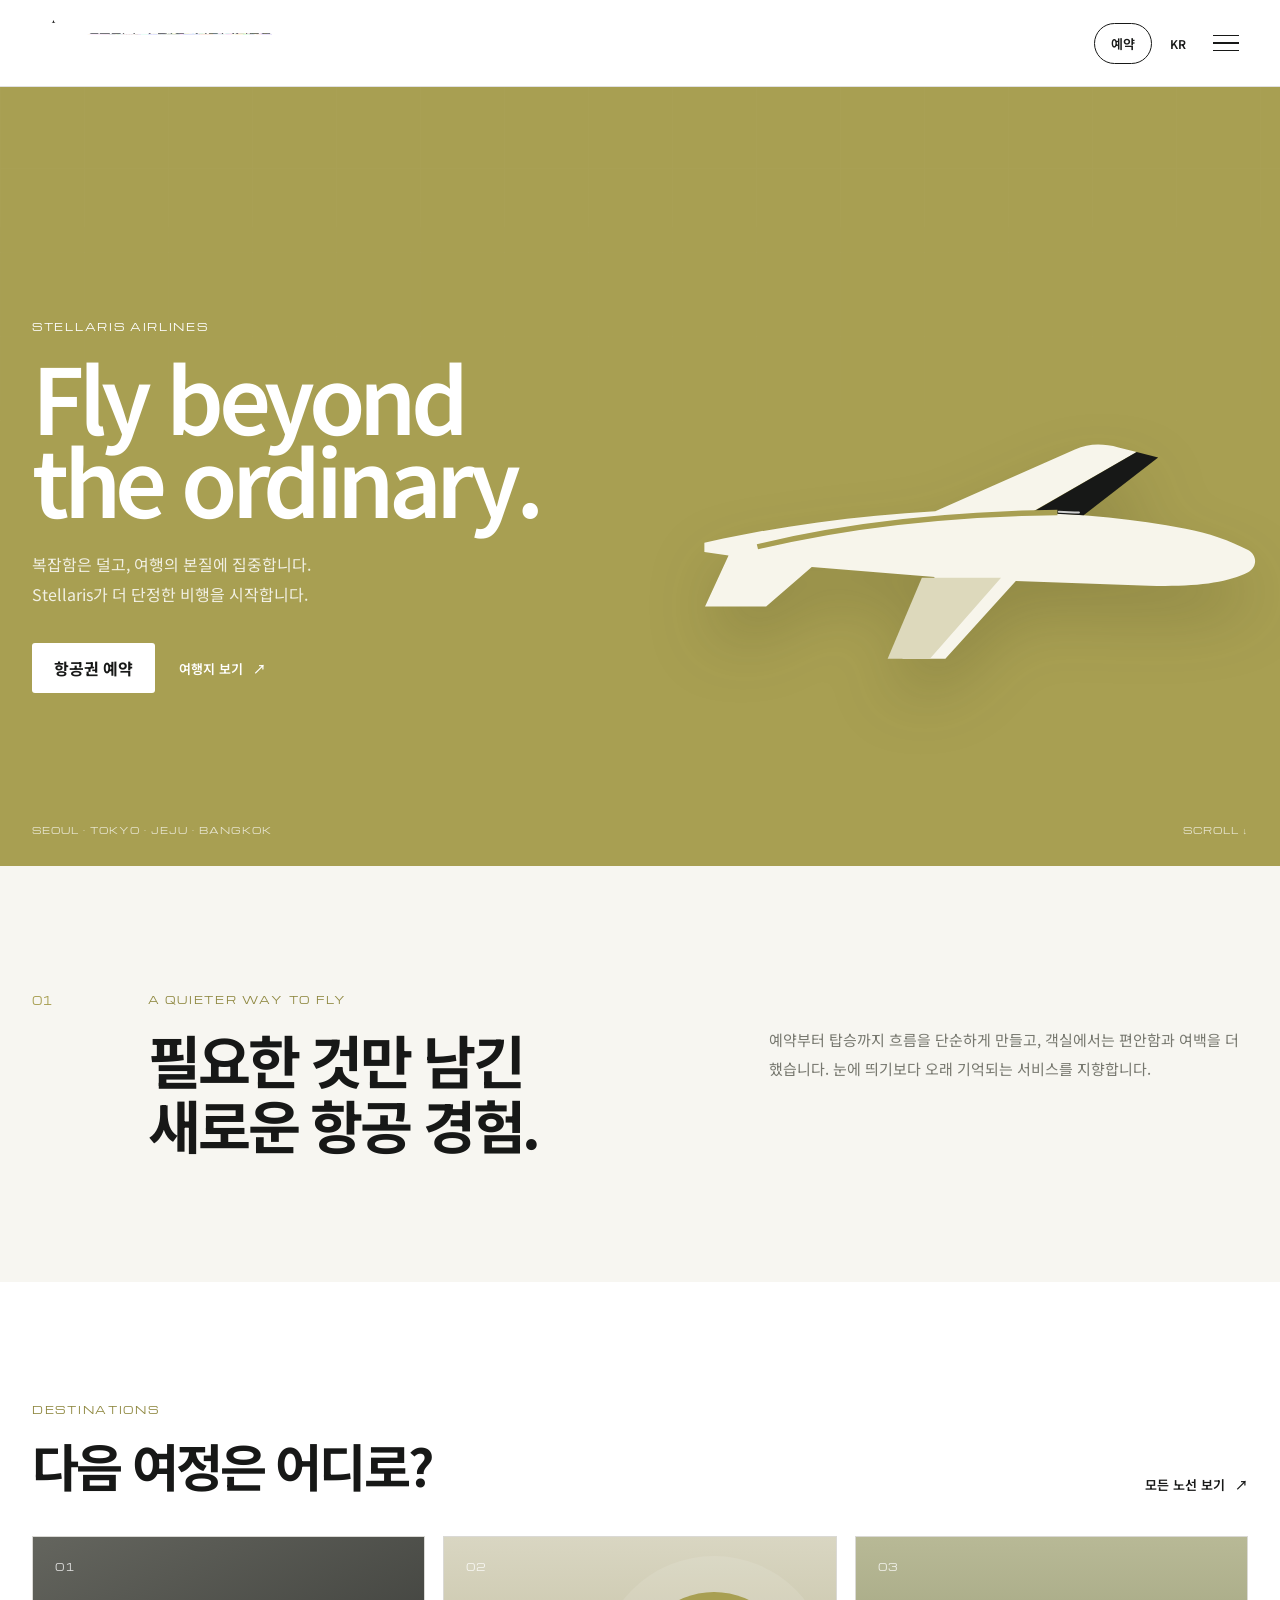
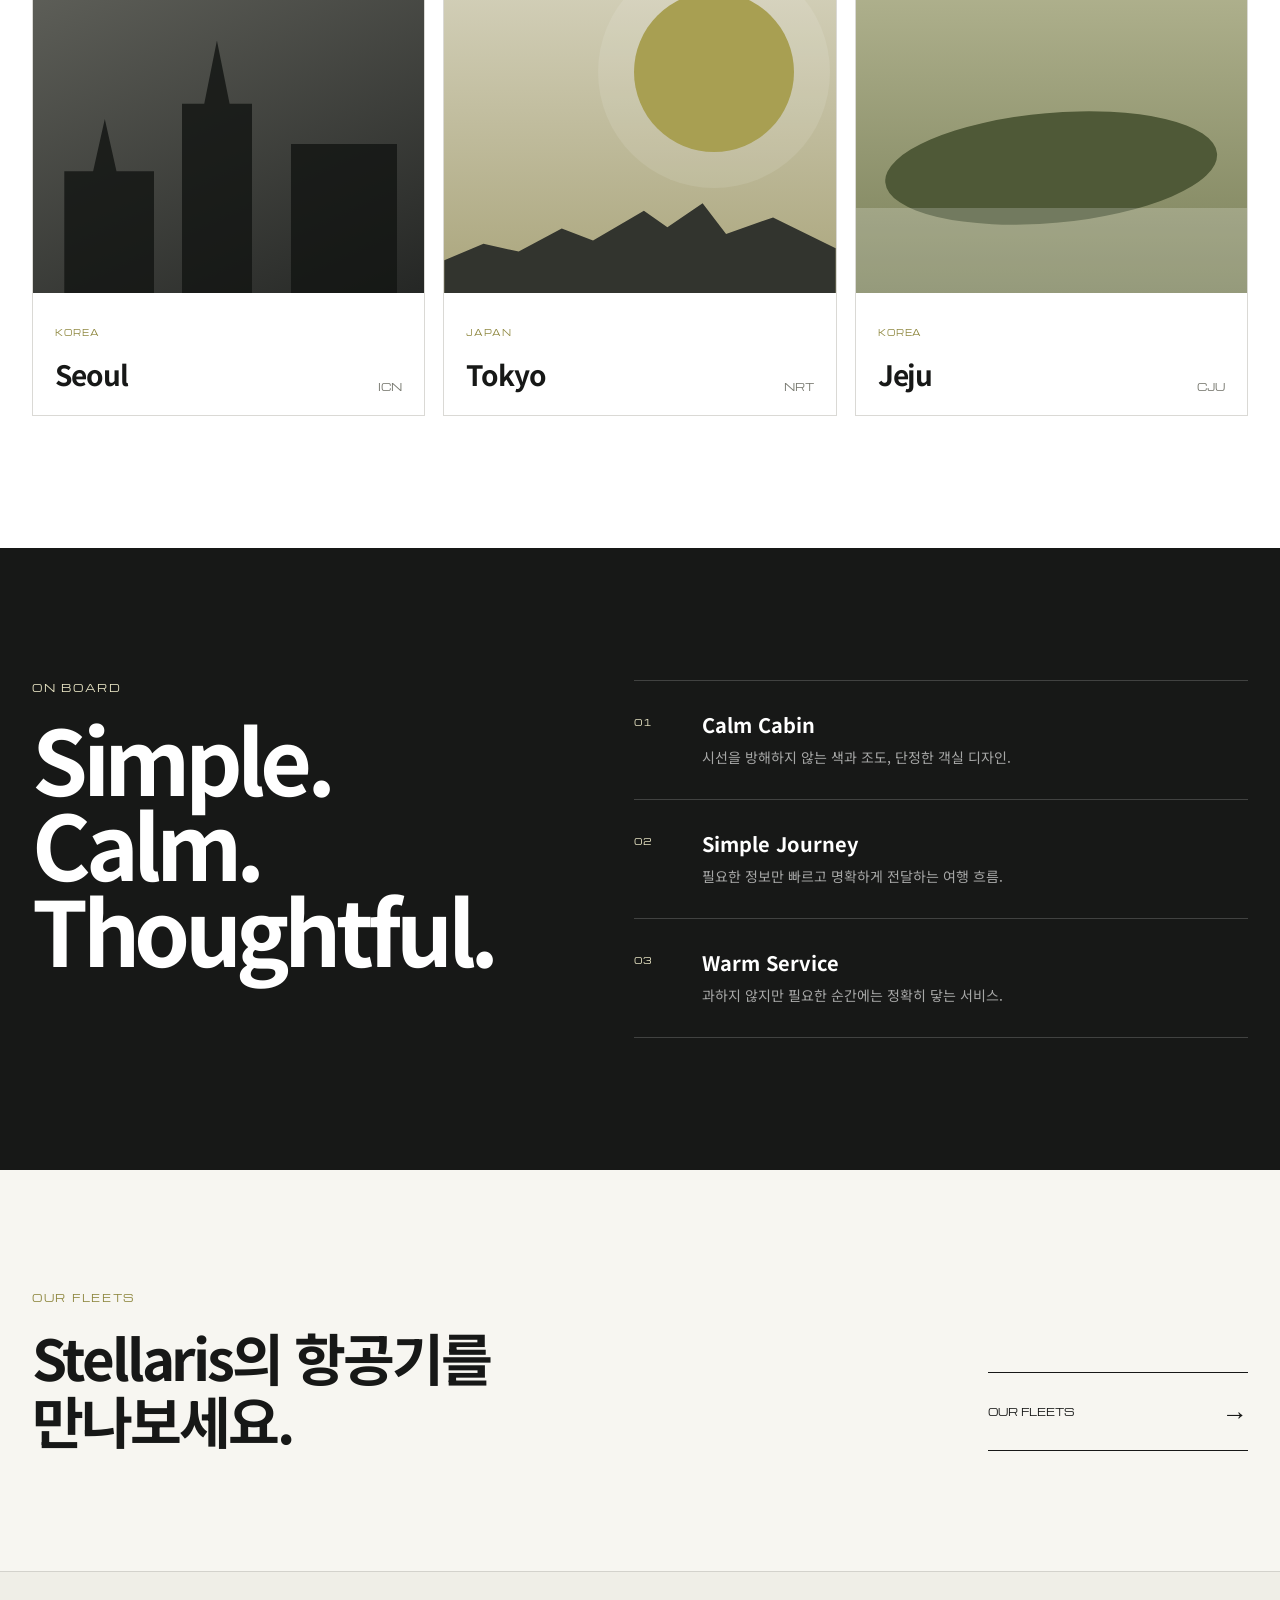
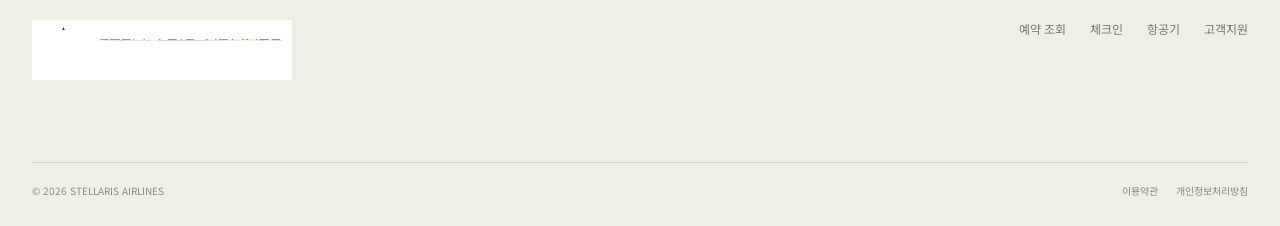
==== commit a13952a5: "Use exact uploaded Stellaris logo assets" ====
--- a/index.html
+++ b/index.html
@@ -6,10 +6,26 @@
   <meta name="theme-color" content="#a89f52" />
   <meta name="description" content="Stellaris Airlines — 차분하고 정돈된 새로운 여행 경험." />
   <title>Stellaris Airlines</title>
+  <link rel="icon" type="image/png" href="assets/stellaris-symbol.png" />
   <link rel="preconnect" href="https://fonts.googleapis.com">
   <link rel="preconnect" href="https://fonts.gstatic.com" crossorigin>
   <link href="https://fonts.googleapis.com/css2?family=Michroma&family=Noto+Sans+KR:wght@400;500;600;700&display=swap" rel="stylesheet">
   <link rel="stylesheet" href="styles.css" />
+  <style>
+    /* Brand lockup uses the exact user-supplied raster artwork, without redrawing. */
+    .site-header { background:#fff !important; color:#171817 !important; border-color:rgba(23,24,23,.13) !important; }
+    .brand { gap:12px; background:#fff; }
+    .brand-symbol-image { display:block; width:auto; height:46px; flex:0 0 auto; object-fit:contain; }
+    .brand-wordmark-image { display:block; width:auto; height:23px; max-width:min(238px,34vw); object-fit:contain; }
+    .footer-brand { display:inline-flex; background:#fff; padding:7px 10px; }
+    .hero { padding-top:86px; }
+    @media (max-width:760px) {
+      .brand { gap:8px; }
+      .brand-symbol-image { height:37px; }
+      .brand-wordmark-image { height:17px; max-width:175px; }
+      .hero { padding-top:74px; }
+    }
+  </style>
 </head>
 <body data-page="home">
   <a class="skip-link" href="#main">본문으로 이동</a>
@@ -17,12 +33,8 @@
   <header class="site-header" id="top">
     <div class="header-inner">
       <a class="brand" href="./" aria-label="Stellaris Airlines 홈">
-        <svg class="brand-symbol" viewBox="0 0 100 100" aria-hidden="true">
-          <path d="M50 2 61 36 98 50 61 64 50 98 39 64 2 50 39 36Z" fill="currentColor"/>
-          <path d="M13 83c5 7 15 7 29-1 21-12 48-38 61-61-3 20-24 50-50 69-18 13-34 18-40 12-5-5-2-12 4-21-3 7-4 12-4 15 0 2 0 3 0 4Z" fill="currentColor"/>
-          <path d="m70 16 3 9 9 3-9 3-3 9-3-9-9-3 9-3Z" fill="currentColor"/>
-        </svg>
-        <span class="brand-wordmark">STELLARIS AIRLINES</span>
+        <img class="brand-symbol-image" src="assets/stellaris-symbol.png" alt="" aria-hidden="true" />
+        <img class="brand-wordmark-image" src="assets/stellaris-wordmark.png" alt="STELLARIS AIRLINES" />
       </a>
 
       <div class="header-actions">
@@ -57,11 +69,6 @@
   <main id="main">
     <section class="hero" aria-labelledby="hero-title">
       <div class="hero-grid" aria-hidden="true"></div>
-      <svg class="hero-mark" viewBox="0 0 100 100" aria-hidden="true">
-        <path d="M50 2 61 36 98 50 61 64 50 98 39 64 2 50 39 36Z" fill="currentColor"/>
-        <path d="M13 83c5 7 15 7 29-1 21-12 48-38 61-61-3 20-24 50-50 69-18 13-34 18-40 12-5-5-2-12 4-21-3 7-4 12-4 15 0 2 0 3 0 4Z" fill="currentColor"/>
-        <path d="m70 16 3 9 9 3-9 3-3 9-3-9-9-3 9-3Z" fill="currentColor"/>
-      </svg>
       <div class="hero-inner shell">
         <div class="hero-copy">
           <p class="kicker">STELLARIS AIRLINES</p>
@@ -157,13 +164,9 @@
 
   <footer class="site-footer">
     <div class="shell footer-top">
-      <a class="brand footer-brand" href="./">
-        <svg class="brand-symbol" viewBox="0 0 100 100" aria-hidden="true">
-          <path d="M50 2 61 36 98 50 61 64 50 98 39 64 2 50 39 36Z" fill="currentColor"/>
-          <path d="M13 83c5 7 15 7 29-1 21-12 48-38 61-61-3 20-24 50-50 69-18 13-34 18-40 12-5-5-2-12 4-21-3 7-4 12-4 15 0 2 0 3 0 4Z" fill="currentColor"/>
-          <path d="m70 16 3 9 9 3-9 3-3 9-3-9-9-3 9-3Z" fill="currentColor"/>
-        </svg>
-        <span class="brand-wordmark">STELLARIS AIRLINES</span>
+      <a class="brand footer-brand" href="./" aria-label="Stellaris Airlines 홈">
+        <img class="brand-symbol-image" src="assets/stellaris-symbol.png" alt="" aria-hidden="true" />
+        <img class="brand-wordmark-image" src="assets/stellaris-wordmark.png" alt="STELLARIS AIRLINES" />
       </a>
       <div class="footer-links">
         <a href="#">예약 조회</a><a href="#">체크인</a><a href="./our-fleets/">항공기</a><a href="#">고객지원</a>
--- a/styles.css
+++ b/styles.css
@@ -1,23 +1,14 @@
 :root {
-  --olive-950: #202719;
-  --olive-900: #2d3722;
-  --olive-800: #3f4b2f;
-  --olive-700: #556241;
-  --olive-600: #6f7b59;
-  --olive-500: #899477;
-  --olive-300: #bcc4ae;
-  --olive-200: #d9ded0;
-  --olive-100: #edf0e8;
-  --cream: #f7f6f0;
-  --paper: #fcfbf7;
-  --ink: #171b15;
-  --muted: #676d62;
-  --line: rgba(48, 57, 40, 0.14);
-  --shadow: 0 28px 70px rgba(42, 51, 34, 0.14);
-  --radius-xl: 28px;
-  --radius-lg: 20px;
-  --radius-md: 14px;
-  --shell: min(1240px, calc(100% - 48px));
+  --olive: #a89f52;
+  --olive-deep: #8e873f;
+  --olive-pale: #e8e4c4;
+  --ink: #171817;
+  --muted: #77786f;
+  --paper: #f7f6f1;
+  --white: #ffffff;
+  --line: rgba(23,24,23,.13);
+  --shell: min(1240px, calc(100% - 64px));
+  --shadow: 0 30px 90px rgba(17,18,16,.16);
 }
 
 * { box-sizing: border-box; }
@@ -25,503 +16,457 @@
 body {
   margin: 0;
   min-width: 320px;
+  color: var(--ink);
   background: var(--paper);
-  color: var(--ink);
   font-family: "Noto Sans KR", system-ui, -apple-system, BlinkMacSystemFont, "Segoe UI", sans-serif;
   -webkit-font-smoothing: antialiased;
 }
+body.modal-open, body.drawer-open { overflow: hidden; }
 button, input { font: inherit; }
-button, a { -webkit-tap-highlight-color: transparent; }
+button { color: inherit; }
 a { color: inherit; text-decoration: none; }
-button { color: inherit; }
 img, svg { display: block; max-width: 100%; }
+[hidden] { display: none !important; }
+.shell { width: var(--shell); margin-inline: auto; }
 
 .skip-link {
   position: fixed;
-  top: 8px;
-  left: 8px;
-  z-index: 1000;
+  left: 12px;
+  top: 12px;
+  z-index: 9999;
+  transform: translateY(-160%);
+  background: #fff;
   padding: 10px 14px;
-  border-radius: 10px;
-  background: #fff;
-  color: #111;
-  transform: translateY(-160%);
+  border-radius: 8px;
 }
 .skip-link:focus { transform: translateY(0); }
-.sr-only {
-  position: absolute;
-  width: 1px;
-  height: 1px;
-  padding: 0;
-  margin: -1px;
-  overflow: hidden;
-  clip: rect(0, 0, 0, 0);
-  white-space: nowrap;
-  border: 0;
-}
-.shell { width: var(--shell); margin: 0 auto; }
 
 .site-header {
   position: fixed;
   inset: 0 0 auto;
-  z-index: 100;
+  z-index: 120;
   color: #fff;
-  transition: background .28s ease, box-shadow .28s ease, color .28s ease, backdrop-filter .28s ease;
-}
-.site-header.scrolled {
-  background: rgba(252, 251, 247, 0.92);
+  transition: background .25s ease, color .25s ease, border-color .25s ease, backdrop-filter .25s ease;
+  border-bottom: 1px solid transparent;
+}
+.site-header.scrolled,
+body[data-page="fleets"] .site-header {
+  background: rgba(247,246,241,.95);
   color: var(--ink);
-  backdrop-filter: blur(18px);
-  box-shadow: 0 1px 0 rgba(40, 48, 32, 0.09);
+  border-color: var(--line);
+  backdrop-filter: blur(16px);
 }
 .header-inner {
   width: var(--shell);
-  height: 82px;
-  margin: 0 auto;
+  height: 86px;
+  margin-inline: auto;
   display: flex;
   align-items: center;
   justify-content: space-between;
-  gap: 36px;
-}
-.brand { display: inline-flex; align-items: center; gap: 11px; }
-.brand-mark { width: 34px; height: 34px; display: grid; place-items: center; }
-.brand-mark svg { width: 100%; height: 100%; }
-.brand-copy { display: flex; align-items: baseline; gap: 6px; letter-spacing: .11em; }
-.brand-copy strong { font-size: 15px; font-weight: 700; }
-.brand-copy small { font-size: 10px; opacity: .72; letter-spacing: .18em; }
-.desktop-nav { display: flex; align-items: center; gap: 36px; margin-left: auto; }
-.desktop-nav a { font-size: 14px; font-weight: 500; opacity: .92; transition: opacity .2s ease; }
-.desktop-nav a:hover { opacity: .6; }
+  gap: 24px;
+}
+.brand {
+  display: inline-flex;
+  align-items: center;
+  gap: 14px;
+  min-width: 0;
+}
+.brand-symbol { width: 38px; height: 38px; flex: 0 0 auto; }
+.brand-wordmark {
+  font-family: "Michroma", sans-serif;
+  font-size: 14px;
+  letter-spacing: .055em;
+  white-space: nowrap;
+}
 .header-actions { display: flex; align-items: center; gap: 10px; }
-.text-button, .outline-button, .menu-button {
+.nav-reserve,
+.lang-button,
+.menu-button {
   border: 0;
   background: transparent;
   cursor: pointer;
 }
-.text-button { padding: 10px; font-size: 13px; }
-.outline-button {
-  min-width: 74px;
-  padding: 10px 15px;
+.nav-reserve {
+  padding: 10px 16px;
   border: 1px solid currentColor;
   border-radius: 999px;
+  font-weight: 600;
   font-size: 13px;
 }
+.lang-button { padding: 10px 8px; font-size: 12px; font-weight: 600; }
 .menu-button {
-  width: 40px;
-  height: 40px;
-  display: none;
+  width: 44px;
+  height: 44px;
+  padding: 11px 9px;
+  display: flex;
   flex-direction: column;
   justify-content: center;
-  gap: 5px;
-  padding: 10px;
-}
-.menu-button span { display: block; height: 1.5px; background: currentColor; transition: transform .2s ease, opacity .2s ease; }
-.menu-button.active span:nth-child(1) { transform: translateY(6.5px) rotate(45deg); }
+  gap: 6px;
+}
+.menu-button span { height: 1.5px; width: 100%; background: currentColor; transition: transform .2s ease, opacity .2s ease; }
+.menu-button.active span:nth-child(1) { transform: translateY(7.5px) rotate(45deg); }
 .menu-button.active span:nth-child(2) { opacity: 0; }
-.menu-button.active span:nth-child(3) { transform: translateY(-6.5px) rotate(-45deg); }
-.mobile-menu {
-  margin: 0;
-  padding: 16px 24px 24px;
-  background: rgba(252, 251, 247, 0.97);
-  color: var(--ink);
-  border-top: 1px solid var(--line);
-}
-.mobile-menu a { display: block; padding: 14px 0; border-bottom: 1px solid var(--line); font-size: 16px; }
+.menu-button.active span:nth-child(3) { transform: translateY(-7.5px) rotate(-45deg); }
+
+.drawer-backdrop {
+  position: fixed;
+  inset: 0;
+  z-index: 150;
+  background: rgba(10,11,10,.38);
+  backdrop-filter: blur(3px);
+}
+.drawer {
+  position: fixed;
+  z-index: 160;
+  inset: 0 0 0 auto;
+  width: min(440px, 92vw);
+  background: var(--paper);
+  transform: translateX(101%);
+  transition: transform .32s cubic-bezier(.2,.8,.2,1);
+  padding: 28px 34px 34px;
+  display: flex;
+  flex-direction: column;
+  border-left: 1px solid var(--line);
+}
+.drawer.open { transform: translateX(0); }
+.drawer-head { display: flex; align-items: center; justify-content: space-between; padding-bottom: 28px; border-bottom: 1px solid var(--line); }
+.drawer-head > span { font-family: "Michroma", sans-serif; font-size: 11px; letter-spacing: .18em; }
+.drawer-close { width: 44px; height: 44px; border: 0; background: transparent; font-size: 30px; line-height: 1; cursor: pointer; }
+.drawer-nav { display: grid; margin-top: 20px; }
+.drawer-nav a,
+.drawer-nav button {
+  width: 100%;
+  display: grid;
+  grid-template-columns: 38px 1fr auto;
+  align-items: center;
+  gap: 10px;
+  padding: 20px 0;
+  border: 0;
+  border-bottom: 1px solid var(--line);
+  background: transparent;
+  text-align: left;
+  font-size: 24px;
+  font-weight: 600;
+  cursor: pointer;
+}
+.drawer-nav span { color: var(--olive); font-size: 11px; font-family: "Michroma", sans-serif; }
+.drawer-nav small { color: var(--muted); font-size: 9px; font-family: "Michroma", sans-serif; letter-spacing: .07em; }
+.drawer-bottom { margin-top: auto; display: flex; flex-wrap: wrap; gap: 18px; padding-top: 26px; border-top: 1px solid var(--line); color: var(--muted); font-size: 12px; }
 
 .hero {
-  min-height: 740px;
   position: relative;
+  min-height: 780px;
   overflow: hidden;
+  background: var(--olive);
   color: #fff;
-  background:
-    radial-gradient(circle at 76% 30%, rgba(202, 211, 177, .55), transparent 32%),
-    radial-gradient(circle at 22% 20%, rgba(128, 146, 109, .34), transparent 26%),
-    linear-gradient(135deg, #25301e 0%, #475737 48%, #8a9575 100%);
-}
-.hero::after {
-  content: "";
-  position: absolute;
-  inset: auto 0 0;
-  height: 180px;
-  background: linear-gradient(to top, rgba(28, 35, 22, .25), transparent);
-  pointer-events: none;
-}
-.hero-sky { position: absolute; inset: 0; }
-.orb { position: absolute; border-radius: 50%; filter: blur(2px); }
-.orb-one {
-  width: 500px;
-  height: 500px;
-  right: -160px;
-  top: 80px;
-  background: radial-gradient(circle, rgba(232, 235, 214, .26), rgba(232, 235, 214, 0) 68%);
-}
-.orb-two {
-  width: 360px;
-  height: 360px;
-  left: 36%;
-  bottom: -180px;
-  background: rgba(28, 36, 23, .18);
-  filter: blur(36px);
-}
-.hero-plane {
-  position: absolute;
-  width: min(760px, 58vw);
-  right: 2vw;
-  bottom: 72px;
-  filter: drop-shadow(0 30px 28px rgba(21, 27, 17, .22));
-  animation: floatPlane 7s ease-in-out infinite;
-}
-@keyframes floatPlane {
-  0%, 100% { transform: translate3d(0,0,0); }
-  50% { transform: translate3d(0,-8px,0); }
-}
-.hero-content {
+}
+.hero-grid {
+  position: absolute;
+  inset: 0;
+  background-image: linear-gradient(rgba(255,255,255,.06) 1px, transparent 1px), linear-gradient(90deg, rgba(255,255,255,.06) 1px, transparent 1px);
+  background-size: 84px 84px;
+  mask-image: linear-gradient(to bottom, rgba(0,0,0,.25), transparent 78%);
+}
+.hero-mark {
+  position: absolute;
+  width: 560px;
+  height: 560px;
+  right: -140px;
+  top: 110px;
+  color: rgba(255,255,255,.08);
+  transform: rotate(7deg);
+}
+.hero-inner {
   position: relative;
   z-index: 2;
-  padding-top: 218px;
-}
-.eyebrow {
-  margin: 0 0 18px;
-  font-size: 12px;
-  font-weight: 700;
-  letter-spacing: .2em;
-  opacity: .8;
-}
-.eyebrow.dark { color: var(--olive-700); opacity: 1; }
+  min-height: 780px;
+  display: grid;
+  grid-template-columns: .9fr 1.1fr;
+  align-items: center;
+  gap: 20px;
+  padding-top: 60px;
+}
+.kicker,
+.section-kicker {
+  margin: 0 0 20px;
+  font-family: "Michroma", sans-serif;
+  font-size: 10px;
+  letter-spacing: .17em;
+}
 .hero h1 {
   margin: 0;
-  max-width: 650px;
-  font-family: "Playfair Display", serif;
-  font-size: clamp(58px, 7vw, 100px);
-  line-height: .98;
-  letter-spacing: -.045em;
+  font-size: clamp(62px, 7.1vw, 108px);
+  line-height: .92;
+  letter-spacing: -.06em;
   font-weight: 600;
 }
-.hero-copy {
-  margin: 26px 0 0;
-  font-size: 17px;
-  line-height: 1.8;
-  color: rgba(255,255,255,.82);
-}
-.hero-link {
-  display: inline-flex;
-  align-items: center;
-  gap: 12px;
-  margin-top: 34px;
-  padding-bottom: 6px;
-  border-bottom: 1px solid rgba(255,255,255,.6);
-  font-size: 14px;
-}
-.hero-link span, .section-link span, .light-link span { transition: transform .2s ease; }
-.hero-link:hover span, .section-link:hover span, .light-link:hover span { transform: translateX(4px); }
-
-.booking-wrap { position: relative; z-index: 5; margin-top: -78px; }
-.booking-card {
-  padding: 24px 26px 26px;
-  border: 1px solid rgba(57, 68, 47, .08);
-  border-radius: var(--radius-xl);
-  background: rgba(255, 255, 255, .96);
-  box-shadow: var(--shadow);
-  backdrop-filter: blur(14px);
-}
-.booking-topline {
+.hero-description { margin: 28px 0 0; font-size: 16px; line-height: 1.9; color: rgba(255,255,255,.84); }
+.hero-actions { display: flex; align-items: center; gap: 24px; margin-top: 34px; }
+.primary-button {
+  min-height: 50px;
+  padding: 0 22px;
+  border: 0;
+  border-radius: 3px;
+  background: var(--ink);
+  color: #fff;
+  font-weight: 700;
+  cursor: pointer;
+}
+.primary-button.light { background: #fff; color: var(--ink); }
+.text-link { display: inline-flex; align-items: center; gap: 10px; font-size: 13px; font-weight: 600; }
+.text-link span { transition: transform .2s ease; }
+.text-link:hover span { transform: translate(3px,-3px); }
+.text-link.light { color: #fff; }
+.hero-aircraft { position: relative; z-index: 2; transform: translate(8%, 3%); filter: drop-shadow(0 32px 32px rgba(45,42,18,.18)); }
+.hero-bottom {
+  position: absolute;
+  z-index: 3;
+  inset: auto 0 30px;
+  display: flex;
+  justify-content: space-between;
+  color: rgba(255,255,255,.72);
+  font-family: "Michroma", sans-serif;
+  font-size: 9px;
+  letter-spacing: .11em;
+}
+
+.intro-section {
+  padding: 126px 0;
+  display: grid;
+  grid-template-columns: 80px 1.1fr .9fr;
+  gap: 36px;
+  align-items: start;
+}
+.intro-number { color: var(--olive); font-family: "Michroma", sans-serif; font-size: 11px; }
+.intro-copy h2,
+.section-head h2,
+.fleet-link-section h2,
+.fleet-hero h1,
+.fleet-copy h2 {
+  margin: 0;
+  letter-spacing: -.055em;
+  line-height: 1.12;
+}
+.intro-copy h2 { font-size: clamp(38px, 4.5vw, 64px); }
+.intro-text { margin: 34px 0 0; color: var(--muted); line-height: 1.9; font-size: 15px; }
+
+.destination-section { padding: 120px 0 132px; background: #fff; }
+.section-head { display: flex; align-items: end; justify-content: space-between; gap: 24px; margin-bottom: 42px; }
+.section-head h2 { font-size: clamp(36px, 4vw, 56px); }
+.section-kicker { color: var(--olive-deep); }
+.destination-grid { display: grid; grid-template-columns: repeat(3, 1fr); gap: 18px; }
+.destination-card {
+  position: relative;
+  min-height: 480px;
+  overflow: hidden;
+  border: 1px solid var(--line);
+  background: var(--paper);
+  transition: transform .25s ease;
+}
+.destination-card:hover { transform: translateY(-5px); }
+.destination-index {
+  position: absolute;
+  z-index: 2;
+  left: 22px;
+  top: 22px;
+  font-family: "Michroma", sans-serif;
+  font-size: 10px;
+  color: rgba(255,255,255,.8);
+}
+.destination-art { position: absolute; inset: 0 0 122px; overflow: hidden; }
+.destination-meta {
+  position: absolute;
+  inset: auto 0 0;
+  height: 122px;
+  padding: 21px 22px;
+  background: #fff;
+  display: grid;
+  grid-template-columns: 1fr auto;
+  align-items: end;
+}
+.destination-meta span { grid-column: 1 / -1; font-family: "Michroma", sans-serif; font-size: 8px; color: var(--olive-deep); letter-spacing: .12em; }
+.destination-meta h3 { margin: 4px 0 0; font-size: 28px; letter-spacing: -.04em; }
+.destination-meta p { margin: 0; font-family: "Michroma", sans-serif; font-size: 10px; color: var(--muted); }
+.tone-seoul .destination-art { background: linear-gradient(155deg, #64655e, #252725); }
+.city-art i { position: absolute; bottom: 0; background: #131513; opacity: .82; }
+.city-art i:nth-child(1){left:8%;width:23%;height:49%;clip-path:polygon(0 100%,0 30%,32% 30%,45% 0,58% 30%,100% 30%,100% 100%)}
+.city-art i:nth-child(2){left:38%;width:18%;height:71%;clip-path:polygon(0 100%,0 25%,32% 25%,50% 0,68% 25%,100% 25%,100% 100%)}
+.city-art i:nth-child(3){right:7%;width:27%;height:42%;}
+.tone-tokyo .destination-art { background: linear-gradient(180deg, #d9d6c2, #aaa57c); }
+.sun-art i { position:absolute; width:160px; height:160px; border-radius:50%; background:var(--olive); right:42px; top:55px; box-shadow:0 0 0 36px rgba(255,255,255,.1); }
+.sun-art::after { content:""; position:absolute; inset:auto 0 0; height:110px; background:#32342e; clip-path:polygon(0 70%,10% 55%,19% 62%,30% 41%,38% 52%,51% 25%,57% 40%,66% 18%,72% 46%,84% 31%,100% 59%,100% 100%,0 100%); }
+.tone-jeju .destination-art { background: linear-gradient(180deg,#b8b996,#7b815a); }
+.island-art i:first-child { position:absolute; width:85%; height:110px; left:50%; bottom:70px; transform:translateX(-50%) rotate(-5deg); border-radius:50%; background:#4f5937; }
+.island-art i:last-child { position:absolute; inset:auto 0 0; height:85px; background:rgba(255,255,255,.2); }
+
+.experience-section { background: var(--ink); color: #fff; padding: 132px 0; }
+.experience-layout { display: grid; grid-template-columns: .9fr 1.1fr; gap: 100px; }
+.light-kicker { color: var(--olive-pale); }
+.experience-title h2 { margin: 0; font-size: clamp(56px, 7vw, 92px); letter-spacing: -.06em; line-height: .95; }
+.experience-list { border-top: 1px solid rgba(255,255,255,.18); }
+.experience-list article { display: grid; grid-template-columns: 52px 1fr; gap: 16px; padding: 29px 0; border-bottom: 1px solid rgba(255,255,255,.18); }
+.experience-list article > span { color: var(--olive-pale); font-family: "Michroma", sans-serif; font-size: 9px; padding-top: 6px; }
+.experience-list h3 { margin: 0 0 7px; font-size: 20px; }
+.experience-list p { margin: 0; color: rgba(255,255,255,.62); line-height: 1.7; font-size: 14px; }
+
+.fleet-link-section { padding: 120px 0; display: flex; align-items: end; justify-content: space-between; gap: 40px; }
+.fleet-link-section h2 { font-size: clamp(36px, 4.4vw, 62px); }
+.fleet-link {
+  min-width: 260px;
+  border-top: 1px solid var(--ink);
+  border-bottom: 1px solid var(--ink);
+  padding: 20px 0;
   display: flex;
   align-items: center;
   justify-content: space-between;
-  margin-bottom: 18px;
-}
-.trip-tabs { display: flex; align-items: center; gap: 4px; }
-.trip-tab {
-  border: 0;
-  border-radius: 999px;
-  background: transparent;
-  color: #777d72;
-  padding: 8px 14px;
-  cursor: pointer;
-  font-size: 13px;
-}
-.trip-tab.active { background: var(--olive-100); color: var(--olive-900); font-weight: 700; }
-.subtle-link {
-  border: 0;
-  background: transparent;
-  color: var(--olive-700);
-  font-size: 13px;
-  cursor: pointer;
-}
-.booking-form {
-  display: grid;
-  grid-template-columns: 1.25fr 42px 1.25fr .9fr .9fr .8fr 142px;
-  align-items: stretch;
-  border: 1px solid var(--line);
-  border-radius: 16px;
-  overflow: hidden;
-}
-.field, .passenger-field {
+  font-family: "Michroma", sans-serif;
+  font-size: 10px;
+}
+.fleet-link strong { font-size: 26px; font-weight: 400; transition: transform .2s ease; }
+.fleet-link:hover strong { transform: translateX(6px); }
+
+.site-footer { background: #efeee7; border-top: 1px solid var(--line); }
+.footer-top { min-height: 190px; padding: 48px 0; display: flex; align-items: start; justify-content: space-between; gap: 40px; }
+.footer-brand { color: var(--ink); }
+.footer-links { display: flex; gap: 24px; flex-wrap: wrap; color: var(--muted); font-size: 12px; }
+.footer-bottom { padding: 20px 0 28px; border-top: 1px solid var(--line); display: flex; justify-content: space-between; gap: 24px; color: #8a8b84; font-size: 10px; }
+.footer-bottom div { display: flex; gap: 18px; }
+
+/* Booking modal */
+.booking-modal { position: fixed; inset: 0; z-index: 300; }
+.booking-backdrop { position: absolute; inset: 0; background: rgba(16,17,15,.56); backdrop-filter: blur(8px); }
+.booking-dialog {
+  position: absolute;
+  left: 50%;
+  top: 50%;
+  transform: translate(-50%,-50%);
+  width: min(980px, calc(100% - 48px));
+  max-height: calc(100vh - 52px);
+  overflow: auto;
+  background: #fff;
+  box-shadow: var(--shadow);
+  padding: 34px;
+}
+.booking-dialog-head { display: flex; align-items: start; justify-content: space-between; gap: 24px; }
+.booking-dialog-head h2 { margin: 0; font-size: 34px; letter-spacing: -.045em; }
+.modal-close { width: 46px; height: 46px; border: 1px solid var(--line); background: transparent; font-size: 28px; cursor: pointer; }
+.booking-tabs { display: flex; gap: 26px; margin-top: 28px; border-bottom: 1px solid var(--line); }
+.booking-tab { position: relative; padding: 0 0 13px; border: 0; background: transparent; color: var(--muted); font-weight: 600; cursor: pointer; }
+.booking-tab.active { color: var(--ink); }
+.booking-tab.active::after { content:""; position:absolute; left:0; right:0; bottom:-1px; height:2px; background:var(--olive); }
+.booking-panel { padding-top: 26px; }
+.route-row { display: grid; grid-template-columns: 1fr 46px 1fr; align-items: stretch; }
+.detail-row { display: grid; grid-template-columns: 1fr 1fr 1.15fr; margin-top: 12px; }
+.booking-field {
   min-width: 0;
   min-height: 96px;
   padding: 16px 18px;
+  border: 1px solid var(--line);
   background: #fff;
-  border: 0;
-  border-right: 1px solid var(--line);
+  display: flex;
+  flex-direction: column;
+  justify-content: center;
   text-align: left;
 }
-.field { display: flex; flex-direction: column; justify-content: center; }
-.field > span, .passenger-field > span { display: block; margin-bottom: 6px; color: #7b8177; font-size: 11px; font-weight: 600; }
-.field input {
-  width: 100%;
-  padding: 0;
-  border: 0;
-  outline: none;
-  background: transparent;
-  color: var(--ink);
-  font-size: 15px;
-  font-weight: 700;
-}
-.field input[type="date"] { color-scheme: light; }
-.field small, .passenger-field small { display: block; margin-top: 5px; color: #969b92; font-size: 10px; white-space: nowrap; overflow: hidden; text-overflow: ellipsis; }
+.detail-row .booking-field + .booking-field { border-left: 0; }
+.booking-field > span { margin-bottom: 7px; color: var(--muted); font-size: 11px; }
+.booking-field input { width: 100%; padding: 0; border: 0; outline: 0; background: transparent; color: var(--ink); font-weight: 700; }
+.booking-field small { margin-top: 6px; color: #9b9c95; font-size: 10px; }
 .passenger-field { cursor: pointer; }
-.passenger-field strong { display: block; font-size: 15px; }
-.swap-button {
-  position: relative;
-  z-index: 2;
-  align-self: center;
-  justify-self: center;
-  width: 36px;
-  height: 36px;
-  margin: 0 -18px;
-  border: 1px solid var(--line);
-  border-radius: 50%;
-  background: var(--paper);
-  color: var(--olive-700);
-  cursor: pointer;
-  transition: transform .2s ease, background .2s ease;
-}
-.swap-button:hover { transform: rotate(180deg); background: var(--olive-100); }
-.search-button {
-  border: 0;
-  background: var(--olive-800);
-  color: #fff;
-  font-size: 14px;
-  font-weight: 700;
-  cursor: pointer;
-  transition: background .2s ease;
-}
-.search-button:hover { background: var(--olive-950); }
-.form-message { min-height: 18px; margin: 10px 2px -8px; color: var(--olive-700); font-size: 12px; }
-
-.section { padding: 122px 0; }
-.section-heading { display: flex; align-items: end; justify-content: space-between; gap: 24px; margin-bottom: 36px; }
-.section-heading h2, .experience-copy h2, .fleet-copy h2, .newsletter h2 {
-  margin: 0;
-  letter-spacing: -.045em;
-  line-height: 1.16;
-}
-.section-heading h2 { font-size: clamp(30px, 4vw, 48px); }
-.section-link { display: inline-flex; align-items: center; gap: 10px; color: var(--olive-700); font-size: 13px; }
-.destination-grid { display: grid; grid-template-columns: repeat(3, 1fr); gap: 18px; }
-.destination-card {
-  overflow: hidden;
-  border: 1px solid var(--line);
-  border-radius: 22px;
-  background: #fff;
-  transition: transform .25s ease, box-shadow .25s ease;
-}
-.destination-card:hover { transform: translateY(-5px); box-shadow: 0 18px 40px rgba(42, 51, 34, .1); }
-.destination-visual { position: relative; height: 300px; overflow: hidden; }
-.destination-tokyo .destination-visual {
-  background: linear-gradient(180deg, #d8d4c1 0%, #bab59d 54%, #5d664f 100%);
-}
-.sun-disc {
-  position: absolute;
-  width: 108px;
-  height: 108px;
-  border-radius: 50%;
-  right: 48px;
-  top: 44px;
-  background: #f5ddaf;
-  box-shadow: 0 0 44px rgba(245,221,175,.5);
-}
-.city-line { position: absolute; inset: auto 0 0; background: var(--olive-900); opacity: .9; }
-.line-a {
-  height: 98px;
-  clip-path: polygon(0 67%, 10% 53%, 15% 62%, 21% 42%, 28% 57%, 37% 38%, 42% 49%, 51% 23%, 54% 29%, 58% 20%, 61% 27%, 63% 8%, 66% 28%, 71% 39%, 78% 31%, 83% 55%, 92% 43%, 100% 61%, 100% 100%, 0 100%);
-}
-.line-b { height: 53px; background: #293120; opacity: .75; }
-.destination-jeju .destination-visual { background: linear-gradient(180deg, #aebaa7 0%, #80947f 53%, #546956 100%); }
-.island-shape {
-  position: absolute;
-  left: 50%;
-  top: 112px;
-  width: 78%;
-  height: 90px;
-  transform: translateX(-50%) rotate(-4deg);
-  border-radius: 48% 52% 50% 50%;
-  background: linear-gradient(180deg, #5d7254, #34452f);
-  box-shadow: inset 0 8px 30px rgba(204, 218, 186, .2), 0 20px 35px rgba(30, 50, 31, .22);
-}
-.sea-glow {
-  position: absolute;
-  left: 10%;
-  right: 10%;
-  bottom: 20px;
-  height: 65px;
-  border-radius: 50%;
-  background: rgba(208, 220, 199, .27);
-  filter: blur(16px);
-}
-.destination-bangkok .destination-visual { background: linear-gradient(180deg, #d6c9ae 0%, #b4a17e 50%, #6c7051 100%); }
-.temple { position: absolute; bottom: 0; background: #35402c; }
-.temple-a {
-  left: 16%; width: 115px; height: 180px;
-  clip-path: polygon(45% 0, 55% 0, 58% 24%, 72% 40%, 65% 44%, 68% 59%, 87% 72%, 78% 76%, 78% 100%, 20% 100%, 20% 76%, 10% 72%, 32% 58%, 34% 43%, 26% 40%, 42% 24%);
-}
-.temple-b {
-  right: 14%; width: 170px; height: 136px; opacity: .8;
-  clip-path: polygon(50% 0, 54% 27%, 65% 38%, 61% 43%, 68% 61%, 89% 72%, 82% 77%, 82% 100%, 18% 100%, 18% 77%, 11% 72%, 32% 61%, 39% 43%, 35% 38%, 46% 27%);
-}
-.destination-copy { display: flex; justify-content: space-between; gap: 16px; align-items: end; padding: 22px; }
-.destination-copy p { margin: 0 0 4px; color: var(--olive-600); font-size: 10px; font-weight: 700; letter-spacing: .17em; }
-.destination-copy h3 { margin: 0; font-size: 25px; letter-spacing: -.04em; }
-.destination-copy > span { color: #747a70; font-size: 12px; }
-.price-note { margin: 14px 4px 0; color: #92978f; font-size: 10px; }
-
-.experience-section {
-  padding: 110px 0;
-  background: var(--olive-950);
-  color: #fff;
-}
-.experience-grid { display: grid; grid-template-columns: .9fr 1.45fr; gap: 90px; align-items: center; }
-.experience-copy h2 { font-size: clamp(36px, 4.5vw, 58px); }
-.experience-copy > p:not(.eyebrow) { max-width: 470px; margin: 26px 0 0; color: rgba(255,255,255,.67); line-height: 1.85; font-size: 14px; }
-.light-link { display: inline-flex; align-items: center; gap: 10px; margin-top: 30px; font-size: 13px; border-bottom: 1px solid rgba(255,255,255,.4); padding-bottom: 5px; }
-.experience-cards { display: grid; grid-template-columns: repeat(3, 1fr); gap: 14px; }
-.mini-card {
-  min-height: 270px;
-  padding: 26px;
-  border: 1px solid rgba(255,255,255,.12);
-  border-radius: 20px;
-  background: rgba(255,255,255,.05);
-}
-.mini-icon { width: 44px; height: 44px; display: grid; place-items: center; border-radius: 50%; background: rgba(255,255,255,.09); font-size: 20px; }
-.mini-card h3 { margin: 66px 0 10px; font-family: "Playfair Display", serif; font-size: 22px; }
-.mini-card p { margin: 0; color: rgba(255,255,255,.58); font-size: 12px; line-height: 1.75; }
-
-.fleet-card {
-  display: grid;
-  grid-template-columns: .85fr 1.3fr;
-  min-height: 510px;
-  overflow: hidden;
-  border-radius: var(--radius-xl);
-  background: var(--olive-100);
-}
-.fleet-copy { padding: 68px 0 68px 68px; z-index: 2; }
-.fleet-copy h2 { font-family: "Playfair Display", serif; font-size: clamp(42px, 5vw, 66px); }
-.fleet-copy > p:not(.eyebrow) { max-width: 480px; margin: 24px 0 0; color: #5d6657; line-height: 1.85; font-size: 14px; }
-.fleet-stats { display: flex; gap: 34px; margin-top: 42px; }
-.fleet-stats div { display: flex; flex-direction: column; gap: 4px; }
-.fleet-stats strong { font-size: 20px; letter-spacing: -.03em; }
-.fleet-stats span { color: #7c8477; font-size: 10px; text-transform: uppercase; letter-spacing: .12em; }
-.fleet-copy > small { display: block; margin-top: 24px; color: #92988e; font-size: 9px; }
-.fleet-art { position: relative; min-width: 0; display: flex; align-items: center; }
-.fleet-art::before {
-  content: "";
-  position: absolute;
-  width: 520px;
-  height: 520px;
-  right: -100px;
-  border-radius: 50%;
-  border: 1px solid rgba(70,82,58,.14);
-  box-shadow: 0 0 0 80px rgba(255,255,255,.18), 0 0 0 160px rgba(255,255,255,.1);
-}
-.fleet-art svg { position: relative; z-index: 1; width: 110%; margin-left: -28px; filter: drop-shadow(0 25px 28px rgba(40,48,32,.16)); }
-
-.newsletter { padding: 80px 0; border-top: 1px solid var(--line); background: #f2f2ea; }
-.newsletter-inner { display: flex; align-items: center; justify-content: space-between; gap: 50px; }
-.newsletter h2 { max-width: 560px; font-size: clamp(28px, 3.3vw, 42px); }
-.newsletter-form { display: flex; min-width: min(470px, 44vw); overflow: hidden; border-bottom: 1px solid var(--olive-700); }
-.newsletter-form input { flex: 1; min-width: 0; border: 0; outline: none; background: transparent; padding: 14px 4px; font-size: 14px; }
-.newsletter-form button { border: 0; background: transparent; color: var(--olive-800); padding: 12px; font-weight: 700; font-size: 13px; cursor: pointer; }
-
-.site-footer { padding: 68px 0 30px; background: #171d13; color: #fff; }
-.footer-grid { display: grid; grid-template-columns: 2fr repeat(3, 1fr); gap: 56px; }
-.footer-brand { margin-bottom: 22px; }
-.footer-note { margin: 0; color: rgba(255,255,255,.4); font-size: 11px; line-height: 1.8; }
-.footer-grid h3 { margin: 4px 0 18px; font-size: 12px; }
-.footer-grid > div:not(:first-child) { display: flex; flex-direction: column; align-items: flex-start; }
-.footer-grid > div:not(:first-child) a { margin: 6px 0; color: rgba(255,255,255,.48); font-size: 11px; }
-.footer-grid a:hover { color: #fff; }
-.footer-bottom { display: flex; align-items: center; justify-content: space-between; gap: 24px; margin-top: 62px; padding-top: 22px; border-top: 1px solid rgba(255,255,255,.09); color: rgba(255,255,255,.35); font-size: 10px; }
-.footer-bottom div { display: flex; gap: 18px; }
-
-@media (max-width: 1100px) {
-  :root { --shell: min(100% - 36px, 1000px); }
-  .desktop-nav { gap: 24px; }
-  .booking-form { grid-template-columns: 1fr 36px 1fr 1fr 1fr; }
-  .passenger-field { border-top: 1px solid var(--line); grid-column: 1 / 4; }
-  .search-button { min-height: 80px; grid-column: 4 / 6; border-top: 1px solid var(--line); }
-  .experience-grid { grid-template-columns: 1fr; gap: 50px; }
-  .fleet-card { grid-template-columns: 1fr; }
-  .fleet-copy { padding: 54px 54px 0; }
-  .fleet-art { min-height: 330px; justify-content: center; }
-  .fleet-art svg { width: 80%; margin: -20px 0 0; }
-}
-
-@media (max-width: 780px) {
-  :root { --shell: calc(100% - 28px); }
-  .header-inner { height: 68px; }
-  .desktop-nav, .text-button, .outline-button { display: none; }
-  .menu-button { display: flex; }
-  .brand-copy strong { font-size: 13px; }
-  .hero { min-height: 680px; }
-  .hero-content { padding-top: 156px; }
-  .hero h1 { font-size: clamp(52px, 16vw, 76px); }
-  .hero-copy { font-size: 14px; }
-  .hero-plane { width: 92vw; right: -24vw; bottom: 92px; opacity: .88; }
-  .booking-wrap { margin-top: -52px; }
-  .booking-card { padding: 18px; border-radius: 20px; }
-  .booking-form { display: grid; grid-template-columns: 1fr 42px 1fr; border-radius: 14px; }
-  .route-field { border-bottom: 1px solid var(--line); }
-  .field:nth-of-type(1) { grid-column: 1 / 2; }
-  .swap-button { grid-column: 2 / 3; grid-row: 1; }
-  .field:nth-of-type(2) { grid-column: 3 / 4; }
-  .field:not(.route-field), .return-field { min-height: 82px; }
-  .field:nth-of-type(3) { grid-column: 1 / 2; }
-  .return-field { grid-column: 2 / 4; }
-  .passenger-field { grid-column: 1 / 3; border-top: 1px solid var(--line); }
-  .search-button { grid-column: 3 / 4; min-height: 82px; }
-  .section { padding: 86px 0; }
-  .section-heading { align-items: start; flex-direction: column; }
-  .destination-grid { grid-template-columns: 1fr; }
-  .destination-visual { height: 240px; }
-  .experience-section { padding: 82px 0; }
-  .experience-cards { grid-template-columns: 1fr; }
-  .mini-card { min-height: 190px; }
-  .mini-card h3 { margin-top: 36px; }
-  .fleet-copy { padding: 40px 28px 0; }
-  .fleet-stats { gap: 22px; flex-wrap: wrap; }
-  .fleet-art { min-height: 260px; }
-  .fleet-art svg { width: 105%; }
-  .newsletter-inner { align-items: stretch; flex-direction: column; gap: 28px; }
-  .newsletter-form { min-width: 0; width: 100%; }
-  .footer-grid { grid-template-columns: 1fr 1fr; gap: 38px 24px; }
-  .footer-grid > div:first-child { grid-column: 1 / -1; }
-  .footer-bottom { align-items: flex-start; flex-direction: column; }
-}
-
-@media (max-width: 520px) {
-  .hero { min-height: 620px; }
-  .hero h1 { max-width: 320px; }
-  .hero-copy br { display: none; }
-  .hero-plane { width: 108vw; right: -42vw; bottom: 80px; }
-  .booking-form { grid-template-columns: 1fr; overflow: visible; border: 0; gap: 8px; }
-  .field, .passenger-field, .search-button { border: 1px solid var(--line) !important; border-radius: 12px; grid-column: 1 !important; min-height: 72px; }
-  .swap-button { grid-column: 1; grid-row: auto; margin: -12px 18px; justify-self: end; transform: rotate(90deg); }
-  .swap-button:hover { transform: rotate(270deg); }
-  .destination-copy { align-items: start; flex-direction: column; }
-  .fleet-stats { display: grid; grid-template-columns: 1fr 1fr; }
-  .footer-grid { grid-template-columns: 1fr 1fr; }
+.passenger-field strong { font-size: 14px; }
+.swap-button { align-self:center; justify-self:center; width:38px; height:38px; margin:0 -19px; z-index:2; border:1px solid var(--line); border-radius:50%; background:var(--paper); cursor:pointer; transition:transform .2s ease; }
+.swap-button:hover { transform: rotate(180deg); }
+.booking-submit { width: 100%; min-height: 58px; margin-top: 18px; padding: 0 20px; border: 0; background: var(--olive); color: #fff; display:flex; align-items:center; justify-content:space-between; font-weight:700; cursor:pointer; }
+.booking-submit:hover { background: var(--olive-deep); }
+.form-message { min-height: 18px; margin: 10px 0 0; color: var(--olive-deep); font-size: 11px; }
+.lookup-grid { display: grid; grid-template-columns: 1fr 1fr; }
+.lookup-grid .booking-field + .booking-field { border-left: 0; }
+
+/* Fleet page */
+.fleet-hero { padding: 170px 0 86px; background: var(--paper); border-bottom: 1px solid var(--line); }
+.fleet-hero-grid { display: grid; grid-template-columns: 1fr .8fr; gap: 60px; align-items: end; }
+.fleet-hero h1 { font-size: clamp(58px, 8vw, 108px); }
+.fleet-hero p.fleet-lead { margin: 0 0 12px; color: var(--muted); line-height: 1.9; max-width: 500px; }
+.fleet-band { height: 14px; background: var(--olive); }
+.fleet-detail { padding: 110px 0 130px; }
+.fleet-card-large { display: grid; grid-template-columns: .78fr 1.22fr; min-height: 560px; background: #fff; border: 1px solid var(--line); }
+.fleet-copy { padding: 58px 52px; display:flex; flex-direction:column; }
+.fleet-copy h2 { font-size: clamp(42px,5vw,70px); }
+.fleet-copy > p { color:var(--muted); line-height:1.85; margin:22px 0 34px; }
+.fleet-stats { margin-top:auto; display:grid; grid-template-columns:repeat(3,1fr); border-top:1px solid var(--line); }
+.fleet-stats div { padding:22px 10px 0 0; }
+.fleet-stats strong { display:block; font-size:24px; letter-spacing:-.04em; }
+.fleet-stats span { display:block; margin-top:5px; color:var(--muted); font-family:"Michroma",sans-serif; font-size:8px; }
+.fleet-art { position:relative; overflow:hidden; background:var(--olive); display:grid; place-items:center; min-height:560px; }
+.fleet-art::before { content:""; position:absolute; width:500px; height:500px; border:1px solid rgba(255,255,255,.22); border-radius:50%; }
+.fleet-art svg { position:relative; z-index:2; width:94%; }
+.fleet-back-link { display:inline-flex; gap:10px; align-items:center; margin-top:34px; font-size:12px; font-weight:600; }
+
+@media (max-width: 980px) {
+  :root { --shell: min(100% - 40px, 1240px); }
+  .brand-wordmark { font-size: 11px; }
+  .hero { min-height: 760px; }
+  .hero-inner { min-height: 760px; grid-template-columns: 1fr; padding-top: 150px; align-content: center; }
+  .hero-copy { position: relative; z-index: 4; }
+  .hero-aircraft { position:absolute; width:68%; right:-9%; bottom:80px; opacity:.92; }
+  .intro-section { grid-template-columns: 46px 1fr; }
+  .intro-text { grid-column: 2; max-width: 620px; margin-top: 0; }
+  .experience-layout { gap: 50px; }
+  .fleet-card-large { grid-template-columns: 1fr; }
+  .fleet-art { min-height: 440px; order:-1; }
+  .fleet-hero-grid { grid-template-columns:1fr; }
+}
+
+@media (max-width: 760px) {
+  :root { --shell: calc(100% - 32px); }
+  .header-inner { height: 74px; }
+  .brand-symbol { width: 32px; height: 32px; }
+  .brand-wordmark { font-size: 9px; letter-spacing: .035em; }
+  .lang-button { display:none; }
+  .nav-reserve { padding:8px 13px; font-size:12px; }
+  .hero { min-height: 720px; }
+  .hero-inner { min-height: 720px; padding-top: 120px; align-content:start; }
+  .hero h1 { font-size: clamp(54px, 15vw, 78px); }
+  .hero-description { font-size: 14px; }
+  .hero-aircraft { width:105%; right:-35%; bottom:86px; }
+  .hero-mark { width:360px; height:360px; right:-130px; top:100px; }
+  .hero-bottom { bottom:22px; }
+  .hero-bottom > span:first-child { display:none; }
+  .scroll-hint { margin-left:auto; }
+  .intro-section { padding: 86px 0; grid-template-columns: 1fr; gap: 12px; }
+  .intro-number { margin-bottom:16px; }
+  .intro-text { grid-column:auto; margin-top:18px; }
+  .destination-section { padding: 86px 0; }
+  .section-head { align-items:start; flex-direction:column; }
+  .destination-grid { grid-template-columns:1fr; }
+  .destination-card { min-height: 430px; }
+  .experience-section { padding: 88px 0; }
+  .experience-layout { grid-template-columns:1fr; }
+  .experience-title h2 { font-size: 60px; }
+  .fleet-link-section { padding:86px 0; flex-direction:column; align-items:stretch; }
+  .fleet-link { width:100%; }
+  .footer-top { flex-direction:column; min-height:auto; }
+  .footer-bottom { flex-direction:column; }
+  .drawer { width:100%; }
+
+  .booking-dialog { width: calc(100% - 22px); padding:24px 18px; max-height:calc(100vh - 24px); }
+  .booking-dialog-head h2 { font-size:28px; }
+  .booking-tabs { gap:20px; }
+  .route-row { grid-template-columns:1fr; gap:0; }
+  .route-row .booking-field + .booking-field { border-top:0; }
+  .swap-button { margin:-18px 24px; justify-self:end; transform:rotate(90deg); }
+  .swap-button:hover { transform:rotate(270deg); }
+  .detail-row { grid-template-columns:1fr; }
+  .detail-row .booking-field + .booking-field { border-left:1px solid var(--line); border-top:0; }
+  .lookup-grid { grid-template-columns:1fr; }
+  .lookup-grid .booking-field + .booking-field { border-left:1px solid var(--line); border-top:0; }
+  .fleet-hero { padding:130px 0 70px; }
+  .fleet-detail { padding:70px 0 90px; }
+  .fleet-copy { padding:36px 24px; }
+  .fleet-stats { grid-template-columns:1fr; }
+  .fleet-art { min-height:340px; }
 }
 
 @media (prefers-reduced-motion: reduce) {
-  *, *::before, *::after { scroll-behavior: auto !important; animation-duration: .01ms !important; animation-iteration-count: 1 !important; transition-duration: .01ms !important; }
-}
+  *, *::before, *::after { scroll-behavior:auto !important; transition:none !important; animation:none !important; }
+}
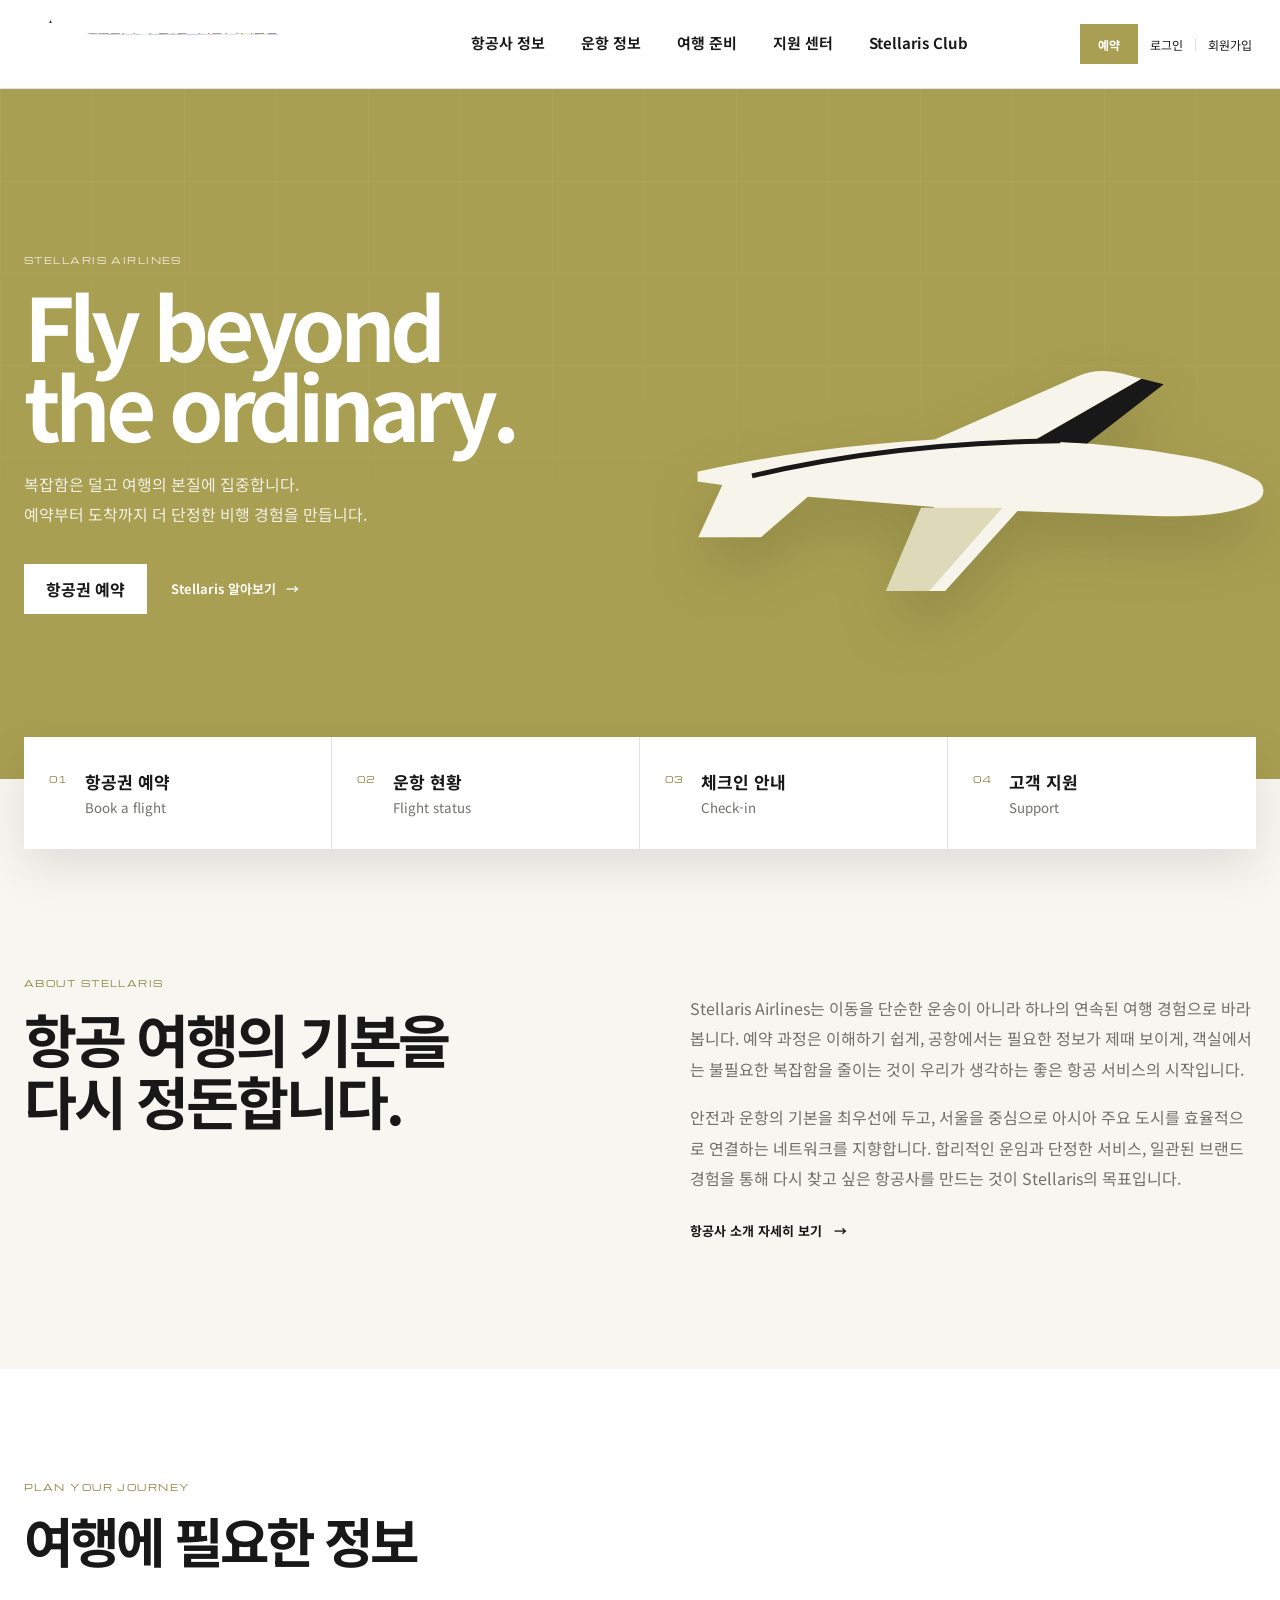
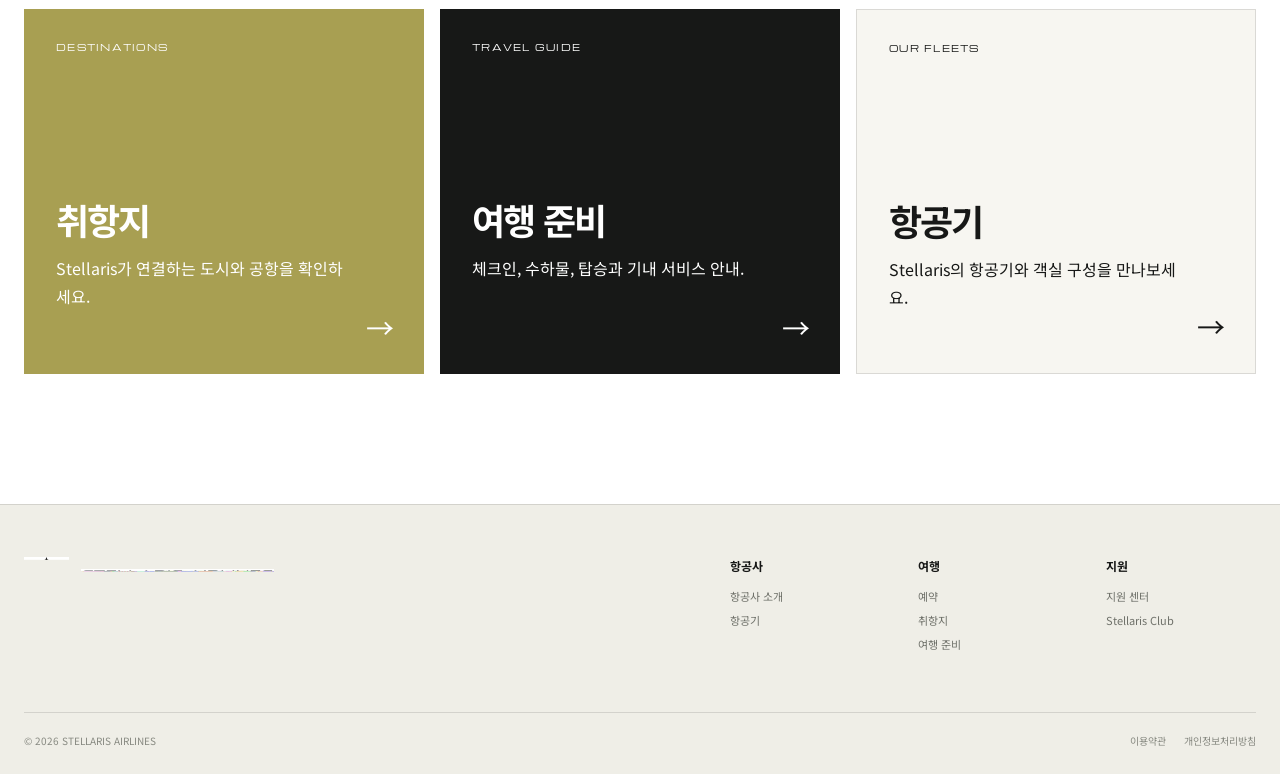
==== commit 2d8e4297: "Restructure Stellaris into full airline website" ====
--- a/index.html
+++ b/index.html
@@ -4,79 +4,110 @@
   <meta charset="utf-8" />
   <meta name="viewport" content="width=device-width, initial-scale=1" />
   <meta name="theme-color" content="#a89f52" />
-  <meta name="description" content="Stellaris Airlines — 차분하고 정돈된 새로운 여행 경험." />
+  <meta name="description" content="Stellaris Airlines — 더 단정하고 편안한 비행 경험." />
   <title>Stellaris Airlines</title>
   <link rel="icon" type="image/png" href="assets/stellaris-symbol.png" />
   <link rel="preconnect" href="https://fonts.googleapis.com">
   <link rel="preconnect" href="https://fonts.gstatic.com" crossorigin>
   <link href="https://fonts.googleapis.com/css2?family=Michroma&family=Noto+Sans+KR:wght@400;500;600;700&display=swap" rel="stylesheet">
   <link rel="stylesheet" href="styles.css" />
-  <style>
-    /* Brand lockup uses the exact user-supplied raster artwork, without redrawing. */
-    .site-header { background:#fff !important; color:#171817 !important; border-color:rgba(23,24,23,.13) !important; }
-    .brand { gap:12px; background:#fff; }
-    .brand-symbol-image { display:block; width:auto; height:46px; flex:0 0 auto; object-fit:contain; }
-    .brand-wordmark-image { display:block; width:auto; height:23px; max-width:min(238px,34vw); object-fit:contain; }
-    .footer-brand { display:inline-flex; background:#fff; padding:7px 10px; }
-    .hero { padding-top:86px; }
-    @media (max-width:760px) {
-      .brand { gap:8px; }
-      .brand-symbol-image { height:37px; }
-      .brand-wordmark-image { height:17px; max-width:175px; }
-      .hero { padding-top:74px; }
-    }
-  </style>
 </head>
-<body data-page="home">
+<body>
   <a class="skip-link" href="#main">본문으로 이동</a>
-
-  <header class="site-header" id="top">
-    <div class="header-inner">
+  <header class="site-header">
+    <div class="header-inner shell-wide">
       <a class="brand" href="./" aria-label="Stellaris Airlines 홈">
         <img class="brand-symbol-image" src="assets/stellaris-symbol.png" alt="" aria-hidden="true" />
         <img class="brand-wordmark-image" src="assets/stellaris-wordmark.png" alt="STELLARIS AIRLINES" />
       </a>
-
-      <div class="header-actions">
-        <button class="nav-reserve" type="button" data-open-booking>예약</button>
-        <button class="lang-button" type="button" aria-label="언어 선택">KR</button>
-        <button class="menu-button" id="menuButton" type="button" aria-expanded="false" aria-controls="drawer" aria-label="메뉴 열기">
-          <span></span><span></span><span></span>
-        </button>
+      <nav class="main-nav" aria-label="주요 메뉴">
+        <div class="nav-item">
+          <a href="./about-us/">항공사 정보</a>
+          <div class="mega-menu">
+            <div class="mega-inner shell-wide">
+              <div class="mega-title"><span>ABOUT STELLARIS</span><strong>항공사 정보</strong></div>
+              <div class="mega-links">
+                <a href="./about-us/">항공사 소개</a>
+                <a href="./about-us/#principles">경영 철학</a>
+                <a href="./our-fleets/">보유 항공기</a>
+                <a href="./about-us/#brand">브랜드 이야기</a>
+              </div>
+            </div>
+          </div>
+        </div>
+        <div class="nav-item">
+          <a href="./flight-information/">운항 정보</a>
+          <div class="mega-menu">
+            <div class="mega-inner shell-wide">
+              <div class="mega-title"><span>FLIGHT INFORMATION</span><strong>운항 정보</strong></div>
+              <div class="mega-links">
+                <a href="./flight-information/#status">운항 현황</a>
+                <a href="./flight-information/#schedule">운항 스케줄</a>
+                <a href="./destinations/">취항지</a>
+                <a href="./our-fleets/">항공기 안내</a>
+              </div>
+            </div>
+          </div>
+        </div>
+        <div class="nav-item">
+          <a href="./travel-info/">여행 준비</a>
+          <div class="mega-menu">
+            <div class="mega-inner shell-wide">
+              <div class="mega-title"><span>TRAVEL GUIDE</span><strong>여행 준비</strong></div>
+              <div class="mega-links">
+                <a href="./book-your-journey/">항공권 예약</a>
+                <a href="./travel-info/#check-in">체크인</a>
+                <a href="./travel-info/#baggage">수하물 안내</a>
+                <a href="./travel-info/#onboard">기내 서비스</a>
+              </div>
+            </div>
+          </div>
+        </div>
+        <div class="nav-item">
+          <a href="./support/">지원 센터</a>
+          <div class="mega-menu">
+            <div class="mega-inner shell-wide">
+              <div class="mega-title"><span>SUPPORT</span><strong>지원 센터</strong></div>
+              <div class="mega-links">
+                <a href="./support/#notice">공지사항</a>
+                <a href="./support/#faq">자주 묻는 질문</a>
+                <a href="./support/#contact">문의하기</a>
+                <a href="./support/#airport">공항 안내</a>
+              </div>
+            </div>
+          </div>
+        </div>
+        <div class="nav-item"><a href="./membership/">Stellaris Club</a></div>
+      </nav>
+      <div class="header-tools">
+        <a class="book-link" href="./book-your-journey/">예약</a>
+        <a href="#">로그인</a><span class="tool-divider"></span><a href="#">회원가입</a>
+        <button class="mobile-menu-button" id="mobileMenuButton" type="button" aria-label="메뉴 열기" aria-expanded="false"><span></span><span></span><span></span></button>
       </div>
+    </div>
+    <div class="mobile-nav" id="mobileNav" hidden>
+      <a href="./book-your-journey/">항공권 예약</a>
+      <a href="./about-us/">항공사 정보</a>
+      <a href="./flight-information/">운항 정보</a>
+      <a href="./destinations/">취항지</a>
+      <a href="./travel-info/">여행 준비</a>
+      <a href="./our-fleets/">항공기</a>
+      <a href="./support/">지원 센터</a>
+      <a href="./membership/">Stellaris Club</a>
     </div>
   </header>
 
-  <div class="drawer-backdrop" id="drawerBackdrop" hidden></div>
-  <aside class="drawer" id="drawer" aria-hidden="true" aria-label="전체 메뉴">
-    <div class="drawer-head">
-      <span>MENU</span>
-      <button class="drawer-close" id="drawerClose" type="button" aria-label="메뉴 닫기">×</button>
-    </div>
-    <nav class="drawer-nav">
-      <button type="button" data-open-booking><span>01</span>항공권 예약</button>
-      <a href="#destinations"><span>02</span>여행지</a>
-      <a href="#experience"><span>03</span>서비스</a>
-      <a href="./our-fleets/"><span>04</span>항공기 <small>OUR FLEETS</small></a>
-    </nav>
-    <div class="drawer-bottom">
-      <a href="#">예약 조회</a>
-      <a href="#">체크인</a>
-      <a href="#">고객지원</a>
-    </div>
-  </aside>
-
   <main id="main">
-    <section class="hero" aria-labelledby="hero-title">
+    <section class="hero-home">
       <div class="hero-grid" aria-hidden="true"></div>
-      <div class="hero-inner shell">
+      <div class="shell hero-home-inner">
         <div class="hero-copy">
-          <p class="kicker">STELLARIS AIRLINES</p>
-          <h1 id="hero-title">Fly beyond<br>the ordinary.</h1>
-          <p class="hero-description">복잡함은 덜고, 여행의 본질에 집중합니다.<br>Stellaris가 더 단정한 비행을 시작합니다.</p>
+          <p class="eyebrow light">STELLARIS AIRLINES</p>
+          <h1>Fly beyond<br>the ordinary.</h1>
+          <p>복잡함은 덜고 여행의 본질에 집중합니다.<br>예약부터 도착까지 더 단정한 비행 경험을 만듭니다.</p>
           <div class="hero-actions">
-            <button class="primary-button light" type="button" data-open-booking>항공권 예약</button>
-            <a class="text-link light" href="#destinations">여행지 보기 <span>↗</span></a>
+            <a class="button button-white" href="./book-your-journey/">항공권 예약</a>
+            <a class="hero-text-link" href="./about-us/">Stellaris 알아보기 <span>→</span></a>
           </div>
         </div>
         <div class="hero-aircraft" aria-hidden="true">
@@ -84,143 +115,56 @@
             <g transform="translate(45 56)">
               <path d="M47 206c110-25 226-40 344-47l208-92c21-9 41-9 65-3l27 7-157 90c77 2 154 10 230 24 33 6 67 18 93 32 14 8 14 25 0 33-31 16-80 22-148 20l-198-7-105 116h-64l48-122-183-15-68 59H48l35-76-36-5Z" fill="#f7f5eb"/>
               <path d="M535 161 691 71l32 8-111 86" fill="#171817"/>
-              <path d="M371 258h118L383 379h-63Z" fill="#ddd9bc"/>
-              <path d="M126 212c126-30 279-49 447-51" fill="none" stroke="#a89f52" stroke-width="8"/>
-              <path d="M575 160c10 0 20 1 30 1" stroke="#fff" stroke-width="3" stroke-linecap="round" opacity=".8"/>
+              <path d="M371 258h118L383 379h-63Z" fill="#ded9b8"/>
+              <path d="M126 212c126-30 279-49 447-51" fill="none" stroke="#171817" stroke-width="7"/>
             </g>
           </svg>
         </div>
       </div>
-      <div class="hero-bottom shell">
-        <span>SEOUL · TOKYO · JEJU · BANGKOK</span>
-        <span class="scroll-hint">SCROLL ↓</span>
+    </section>
+
+    <section class="quick-panel shell">
+      <a href="./book-your-journey/"><span>01</span><strong>항공권 예약</strong><small>Book a flight</small></a>
+      <a href="./flight-information/#status"><span>02</span><strong>운항 현황</strong><small>Flight status</small></a>
+      <a href="./travel-info/#check-in"><span>03</span><strong>체크인 안내</strong><small>Check-in</small></a>
+      <a href="./support/"><span>04</span><strong>고객 지원</strong><small>Support</small></a>
+    </section>
+
+    <section class="home-about shell">
+      <div>
+        <p class="eyebrow">ABOUT STELLARIS</p>
+        <h2>항공 여행의 기본을<br>다시 정돈합니다.</h2>
+      </div>
+      <div class="home-about-copy">
+        <p>Stellaris Airlines는 이동을 단순한 운송이 아니라 하나의 연속된 여행 경험으로 바라봅니다. 예약 과정은 이해하기 쉽게, 공항에서는 필요한 정보가 제때 보이게, 객실에서는 불필요한 복잡함을 줄이는 것이 우리가 생각하는 좋은 항공 서비스의 시작입니다.</p>
+        <p>안전과 운항의 기본을 최우선에 두고, 서울을 중심으로 아시아 주요 도시를 효율적으로 연결하는 네트워크를 지향합니다. 합리적인 운임과 단정한 서비스, 일관된 브랜드 경험을 통해 다시 찾고 싶은 항공사를 만드는 것이 Stellaris의 목표입니다.</p>
+        <a class="text-arrow" href="./about-us/">항공사 소개 자세히 보기 <span>→</span></a>
       </div>
     </section>
 
-    <section class="intro-section shell">
-      <div class="intro-number">01</div>
-      <div class="intro-copy">
-        <p class="section-kicker">A QUIETER WAY TO FLY</p>
-        <h2>필요한 것만 남긴<br>새로운 항공 경험.</h2>
-      </div>
-      <p class="intro-text">예약부터 탑승까지 흐름을 단순하게 만들고, 객실에서는 편안함과 여백을 더했습니다. 눈에 띄기보다 오래 기억되는 서비스를 지향합니다.</p>
-    </section>
-
-    <section class="destination-section" id="destinations">
+    <section class="link-showcase">
       <div class="shell">
-        <div class="section-head">
-          <div>
-            <p class="section-kicker">DESTINATIONS</p>
-            <h2>다음 여정은 어디로?</h2>
-          </div>
-          <a class="text-link" href="#">모든 노선 보기 <span>↗</span></a>
-        </div>
-
-        <div class="destination-grid">
-          <article class="destination-card tone-seoul">
-            <div class="destination-index">01</div>
-            <div class="destination-art city-art" aria-hidden="true"><i></i><i></i><i></i></div>
-            <div class="destination-meta"><span>KOREA</span><h3>Seoul</h3><p>ICN</p></div>
-          </article>
-          <article class="destination-card tone-tokyo">
-            <div class="destination-index">02</div>
-            <div class="destination-art sun-art" aria-hidden="true"><i></i></div>
-            <div class="destination-meta"><span>JAPAN</span><h3>Tokyo</h3><p>NRT</p></div>
-          </article>
-          <article class="destination-card tone-jeju">
-            <div class="destination-index">03</div>
-            <div class="destination-art island-art" aria-hidden="true"><i></i><i></i></div>
-            <div class="destination-meta"><span>KOREA</span><h3>Jeju</h3><p>CJU</p></div>
-          </article>
+        <div class="section-head"><div><p class="eyebrow">PLAN YOUR JOURNEY</p><h2>여행에 필요한 정보</h2></div></div>
+        <div class="link-card-grid">
+          <a class="link-card olive-card" href="./destinations/"><span>DESTINATIONS</span><h3>취항지</h3><p>Stellaris가 연결하는 도시와 공항을 확인하세요.</p><b>→</b></a>
+          <a class="link-card dark-card" href="./travel-info/"><span>TRAVEL GUIDE</span><h3>여행 준비</h3><p>체크인, 수하물, 탑승과 기내 서비스 안내.</p><b>→</b></a>
+          <a class="link-card light-card" href="./our-fleets/"><span>OUR FLEETS</span><h3>항공기</h3><p>Stellaris의 항공기와 객실 구성을 만나보세요.</p><b>→</b></a>
         </div>
       </div>
-    </section>
-
-    <section class="experience-section" id="experience">
-      <div class="shell experience-layout">
-        <div class="experience-title">
-          <p class="section-kicker light-kicker">ON BOARD</p>
-          <h2>Simple.<br>Calm.<br>Thoughtful.</h2>
-        </div>
-        <div class="experience-list">
-          <article><span>01</span><div><h3>Calm Cabin</h3><p>시선을 방해하지 않는 색과 조도, 단정한 객실 디자인.</p></div></article>
-          <article><span>02</span><div><h3>Simple Journey</h3><p>필요한 정보만 빠르고 명확하게 전달하는 여행 흐름.</p></div></article>
-          <article><span>03</span><div><h3>Warm Service</h3><p>과하지 않지만 필요한 순간에는 정확히 닿는 서비스.</p></div></article>
-        </div>
-      </div>
-    </section>
-
-    <section class="fleet-link-section shell">
-      <div>
-        <p class="section-kicker">OUR FLEETS</p>
-        <h2>Stellaris의 항공기를<br>만나보세요.</h2>
-      </div>
-      <a class="fleet-link" href="./our-fleets/">
-        <span>OUR FLEETS</span>
-        <strong>→</strong>
-      </a>
     </section>
   </main>
 
   <footer class="site-footer">
-    <div class="shell footer-top">
-      <a class="brand footer-brand" href="./" aria-label="Stellaris Airlines 홈">
-        <img class="brand-symbol-image" src="assets/stellaris-symbol.png" alt="" aria-hidden="true" />
-        <img class="brand-wordmark-image" src="assets/stellaris-wordmark.png" alt="STELLARIS AIRLINES" />
-      </a>
-      <div class="footer-links">
-        <a href="#">예약 조회</a><a href="#">체크인</a><a href="./our-fleets/">항공기</a><a href="#">고객지원</a>
+    <div class="shell footer-main">
+      <a class="brand footer-brand" href="./"><img class="brand-symbol-image" src="assets/stellaris-symbol.png" alt=""/><img class="brand-wordmark-image" src="assets/stellaris-wordmark.png" alt="STELLARIS AIRLINES"/></a>
+      <div class="footer-columns">
+        <div><strong>항공사</strong><a href="./about-us/">항공사 소개</a><a href="./our-fleets/">항공기</a></div>
+        <div><strong>여행</strong><a href="./book-your-journey/">예약</a><a href="./destinations/">취항지</a><a href="./travel-info/">여행 준비</a></div>
+        <div><strong>지원</strong><a href="./support/">지원 센터</a><a href="./membership/">Stellaris Club</a></div>
       </div>
     </div>
-    <div class="shell footer-bottom">
-      <span>© 2026 STELLARIS AIRLINES</span>
-      <div><a href="#">이용약관</a><a href="#">개인정보처리방침</a></div>
-    </div>
+    <div class="shell footer-bottom"><span>© 2026 STELLARIS AIRLINES</span><div><a href="#">이용약관</a><a href="#">개인정보처리방침</a></div></div>
   </footer>
-
-  <div class="booking-modal" id="bookingModal" hidden>
-    <div class="booking-backdrop" data-close-booking></div>
-    <section class="booking-dialog" role="dialog" aria-modal="true" aria-labelledby="bookingTitle">
-      <div class="booking-dialog-head">
-        <div>
-          <p class="section-kicker">BOOK YOUR JOURNEY</p>
-          <h2 id="bookingTitle">항공권 예약</h2>
-        </div>
-        <button class="modal-close" type="button" data-close-booking aria-label="예약창 닫기">×</button>
-      </div>
-
-      <div class="booking-tabs" role="tablist" aria-label="예약 메뉴">
-        <button class="booking-tab active" type="button" data-booking-tab="round" role="tab" aria-selected="true">왕복</button>
-        <button class="booking-tab" type="button" data-booking-tab="oneway" role="tab" aria-selected="false">편도</button>
-        <button class="booking-tab" type="button" data-booking-tab="lookup" role="tab" aria-selected="false">예약 조회</button>
-      </div>
-
-      <form class="booking-panel" id="bookingForm" data-panel="flight">
-        <div class="route-row">
-          <label class="booking-field route-field"><span>출발지</span><input id="fromInput" value="서울 / 인천" /><small>ICN · 인천국제공항</small></label>
-          <button class="swap-button" id="swapButton" type="button" aria-label="출발지와 도착지 바꾸기">⇄</button>
-          <label class="booking-field route-field"><span>도착지</span><input id="toInput" value="도쿄 / 나리타" /><small>NRT · 나리타국제공항</small></label>
-        </div>
-        <div class="detail-row">
-          <label class="booking-field"><span>출발일</span><input id="departDate" type="date" /></label>
-          <label class="booking-field" id="returnField"><span>귀국일</span><input id="returnDate" type="date" /></label>
-          <button class="booking-field passenger-field" type="button"><span>탑승객 / 좌석</span><strong>성인 1 · 일반석</strong></button>
-        </div>
-        <button class="booking-submit" type="submit">항공권 검색 <span>→</span></button>
-        <p class="form-message" id="formMessage" aria-live="polite"></p>
-      </form>
-
-      <form class="booking-panel lookup-panel" id="lookupForm" data-panel="lookup" hidden>
-        <div class="lookup-grid">
-          <label class="booking-field"><span>예약번호</span><input type="text" placeholder="예: ST123456" /></label>
-          <label class="booking-field"><span>성 / Last name</span><input type="text" placeholder="탑승객 성" /></label>
-        </div>
-        <button class="booking-submit" type="submit">예약 조회 <span>→</span></button>
-        <p class="form-message" id="lookupMessage" aria-live="polite"></p>
-      </form>
-    </section>
-  </div>
-
   <script src="app.js"></script>
 </body>
 </html>
--- a/styles.css
+++ b/styles.css
@@ -1,472 +1,32 @@
-:root {
-  --olive: #a89f52;
-  --olive-deep: #8e873f;
-  --olive-pale: #e8e4c4;
-  --ink: #171817;
-  --muted: #77786f;
-  --paper: #f7f6f1;
-  --white: #ffffff;
-  --line: rgba(23,24,23,.13);
-  --shell: min(1240px, calc(100% - 64px));
-  --shadow: 0 30px 90px rgba(17,18,16,.16);
+:root{
+  --olive:#a89f52;--olive-deep:#8d853f;--olive-soft:#e9e4bc;--ink:#171817;--muted:#6f716a;--paper:#f7f6f1;--line:rgba(23,24,23,.13);--white:#fff;--shell:min(1240px,calc(100% - 48px));--shell-wide:min(1580px,calc(100% - 56px));
 }
+*{box-sizing:border-box}html{scroll-behavior:smooth}body{margin:0;min-width:320px;color:var(--ink);background:var(--paper);font-family:"Noto Sans KR",system-ui,-apple-system,BlinkMacSystemFont,"Segoe UI",sans-serif;-webkit-font-smoothing:antialiased}a{color:inherit;text-decoration:none}button,input,select{font:inherit}img,svg{display:block;max-width:100%}[hidden]{display:none!important}.shell{width:var(--shell);margin-inline:auto}.shell-wide{width:var(--shell-wide);margin-inline:auto}.skip-link{position:fixed;left:12px;top:10px;z-index:1000;background:#fff;padding:9px 13px;transform:translateY(-160%)}.skip-link:focus{transform:none}
 
-* { box-sizing: border-box; }
-html { scroll-behavior: smooth; }
-body {
-  margin: 0;
-  min-width: 320px;
-  color: var(--ink);
-  background: var(--paper);
-  font-family: "Noto Sans KR", system-ui, -apple-system, BlinkMacSystemFont, "Segoe UI", sans-serif;
-  -webkit-font-smoothing: antialiased;
-}
-body.modal-open, body.drawer-open { overflow: hidden; }
-button, input { font: inherit; }
-button { color: inherit; }
-a { color: inherit; text-decoration: none; }
-img, svg { display: block; max-width: 100%; }
-[hidden] { display: none !important; }
-.shell { width: var(--shell); margin-inline: auto; }
+/* Header / airline-style navigation */
+.site-header{position:sticky;top:0;z-index:100;background:#fff;border-bottom:1px solid var(--line)}.header-inner{height:88px;display:grid;grid-template-columns:minmax(245px,330px) 1fr auto;align-items:center;gap:30px}.brand{display:inline-flex;align-items:center;gap:12px;min-width:0}.brand-symbol-image{height:48px;width:auto;object-fit:contain}.brand-wordmark-image{height:24px;width:auto;max-width:245px;object-fit:contain}.main-nav{height:100%;display:flex;justify-content:center;align-items:stretch;gap:28px}.nav-item{display:flex;align-items:center;height:100%}.nav-item>a{display:flex;align-items:center;height:100%;padding:0 4px;font-size:15px;font-weight:650;white-space:nowrap;border-bottom:3px solid transparent}.nav-item:hover>a,.nav-item:focus-within>a{color:var(--olive-deep);border-bottom-color:var(--olive)}.mega-menu{position:absolute;left:0;right:0;top:88px;background:#fff;border-top:1px solid var(--line);border-bottom:1px solid var(--line);box-shadow:0 20px 34px rgba(0,0,0,.08);opacity:0;visibility:hidden;transform:translateY(-5px);transition:.18s ease}.nav-item:hover .mega-menu,.nav-item:focus-within .mega-menu{opacity:1;visibility:visible;transform:none}.mega-inner{min-height:205px;display:grid;grid-template-columns:300px 1fr;gap:50px;padding:34px 0 38px}.mega-title{border-right:1px solid var(--line);display:flex;flex-direction:column;gap:8px}.mega-title span,.eyebrow{font-family:"Michroma",sans-serif;font-size:9px;letter-spacing:.16em;color:var(--olive-deep)}.mega-title strong{font-size:28px;letter-spacing:-.04em}.mega-links{display:grid;grid-template-columns:repeat(2,minmax(180px,260px));align-content:start;gap:0 50px}.mega-links a{padding:15px 4px;border-bottom:1px solid var(--line);font-size:15px}.mega-links a:hover{color:var(--olive-deep)}.header-tools{display:flex;align-items:center;gap:12px;font-size:12px;white-space:nowrap}.header-tools>a:not(.book-link):hover{color:var(--olive-deep)}.book-link{display:inline-flex;align-items:center;justify-content:center;height:40px;padding:0 18px;background:var(--olive);color:#fff;font-weight:700}.tool-divider{width:1px;height:13px;background:var(--line)}.mobile-menu-button{display:none;width:42px;height:42px;border:0;background:transparent;flex-direction:column;justify-content:center;gap:5px;padding:10px}.mobile-menu-button span{height:1.5px;background:var(--ink);width:100%}.mobile-nav{background:#fff;border-top:1px solid var(--line);padding:8px 24px 20px}.mobile-nav a{display:block;padding:15px 0;border-bottom:1px solid var(--line);font-weight:600}
 
-.skip-link {
-  position: fixed;
-  left: 12px;
-  top: 12px;
-  z-index: 9999;
-  transform: translateY(-160%);
-  background: #fff;
-  padding: 10px 14px;
-  border-radius: 8px;
-}
-.skip-link:focus { transform: translateY(0); }
+/* Home */
+.hero-home{position:relative;min-height:690px;background:var(--olive);color:#fff;overflow:hidden}.hero-grid{position:absolute;inset:0;background-image:linear-gradient(rgba(255,255,255,.06) 1px,transparent 1px),linear-gradient(90deg,rgba(255,255,255,.06) 1px,transparent 1px);background-size:92px 92px;mask-image:linear-gradient(to bottom,#000,transparent 90%)}.hero-home-inner{min-height:690px;position:relative;z-index:2;display:grid;grid-template-columns:.88fr 1.12fr;align-items:center;gap:25px}.hero-copy h1{margin:0;font-size:clamp(60px,6.8vw,104px);line-height:.92;letter-spacing:-.065em}.hero-copy>p:not(.eyebrow){margin:26px 0 0;line-height:1.85;color:rgba(255,255,255,.84);font-size:16px}.eyebrow{margin:0 0 18px}.eyebrow.light{color:rgba(255,255,255,.82)}.hero-actions{display:flex;align-items:center;gap:24px;margin-top:34px}.button{display:inline-flex;align-items:center;justify-content:center;min-height:50px;padding:0 22px;font-weight:700}.button-white{background:#fff;color:var(--ink)}.button-olive{background:var(--olive);color:#fff}.hero-text-link{display:inline-flex;align-items:center;gap:10px;font-size:13px;font-weight:650}.hero-text-link span,.text-arrow span{transition:transform .2s}.hero-text-link:hover span,.text-arrow:hover span{transform:translateX(5px)}.hero-aircraft{transform:translate(8%,3%);filter:drop-shadow(0 28px 28px rgba(46,43,18,.17))}.quick-panel{position:relative;z-index:3;margin-top:-42px;display:grid;grid-template-columns:repeat(4,1fr);background:#fff;box-shadow:0 18px 48px rgba(0,0,0,.1)}.quick-panel a{min-height:112px;padding:24px 25px;border-right:1px solid var(--line);display:grid;grid-template-columns:auto 1fr;grid-template-rows:auto auto;column-gap:18px;align-content:center}.quick-panel a:last-child{border-right:0}.quick-panel span{grid-row:1/3;color:var(--olive-deep);font-family:"Michroma",sans-serif;font-size:9px;padding-top:4px}.quick-panel strong{font-size:17px}.quick-panel small{color:var(--muted);margin-top:4px}.home-about{padding:128px 0;display:grid;grid-template-columns:1fr 1fr;gap:100px}.home-about h2,.section-head h2,.page-hero h1,.content-title{margin:0;letter-spacing:-.055em;line-height:1.08}.home-about h2{font-size:clamp(40px,4.5vw,66px)}.home-about-copy{padding-top:16px}.home-about-copy p{margin:0 0 18px;color:var(--muted);line-height:1.9}.text-arrow{display:inline-flex;align-items:center;gap:12px;margin-top:10px;font-weight:700;font-size:13px}.link-showcase{padding:112px 0 130px;background:#fff}.section-head{display:flex;justify-content:space-between;align-items:end;margin-bottom:40px}.section-head h2{font-size:clamp(38px,4.2vw,60px)}.link-card-grid{display:grid;grid-template-columns:repeat(3,1fr);gap:16px}.link-card{min-height:365px;padding:32px;position:relative;overflow:hidden;display:flex;flex-direction:column}.link-card>span{font-family:"Michroma",sans-serif;font-size:9px;letter-spacing:.14em}.link-card h3{font-size:36px;margin:140px 0 10px;letter-spacing:-.05em}.link-card p{margin:0;max-width:290px;line-height:1.7}.link-card b{position:absolute;right:30px;bottom:27px;font-size:28px;font-weight:400}.olive-card{background:var(--olive);color:#fff}.dark-card{background:var(--ink);color:#fff}.light-card{background:var(--paper);border:1px solid var(--line)}
 
-.site-header {
-  position: fixed;
-  inset: 0 0 auto;
-  z-index: 120;
-  color: #fff;
-  transition: background .25s ease, color .25s ease, border-color .25s ease, backdrop-filter .25s ease;
-  border-bottom: 1px solid transparent;
-}
-.site-header.scrolled,
-body[data-page="fleets"] .site-header {
-  background: rgba(247,246,241,.95);
-  color: var(--ink);
-  border-color: var(--line);
-  backdrop-filter: blur(16px);
-}
-.header-inner {
-  width: var(--shell);
-  height: 86px;
-  margin-inline: auto;
-  display: flex;
-  align-items: center;
-  justify-content: space-between;
-  gap: 24px;
-}
-.brand {
-  display: inline-flex;
-  align-items: center;
-  gap: 14px;
-  min-width: 0;
-}
-.brand-symbol { width: 38px; height: 38px; flex: 0 0 auto; }
-.brand-wordmark {
-  font-family: "Michroma", sans-serif;
-  font-size: 14px;
-  letter-spacing: .055em;
-  white-space: nowrap;
-}
-.header-actions { display: flex; align-items: center; gap: 10px; }
-.nav-reserve,
-.lang-button,
-.menu-button {
-  border: 0;
-  background: transparent;
-  cursor: pointer;
-}
-.nav-reserve {
-  padding: 10px 16px;
-  border: 1px solid currentColor;
-  border-radius: 999px;
-  font-weight: 600;
-  font-size: 13px;
-}
-.lang-button { padding: 10px 8px; font-size: 12px; font-weight: 600; }
-.menu-button {
-  width: 44px;
-  height: 44px;
-  padding: 11px 9px;
-  display: flex;
-  flex-direction: column;
-  justify-content: center;
-  gap: 6px;
-}
-.menu-button span { height: 1.5px; width: 100%; background: currentColor; transition: transform .2s ease, opacity .2s ease; }
-.menu-button.active span:nth-child(1) { transform: translateY(7.5px) rotate(45deg); }
-.menu-button.active span:nth-child(2) { opacity: 0; }
-.menu-button.active span:nth-child(3) { transform: translateY(-7.5px) rotate(-45deg); }
+/* Shared page hero / content */
+.page-hero{background:#fff;border-bottom:1px solid var(--line);padding:78px 0 72px}.breadcrumbs{display:flex;gap:9px;color:#8a8b84;font-size:11px;margin-bottom:42px}.page-hero-grid{display:grid;grid-template-columns:1fr .8fr;gap:70px;align-items:end}.page-hero h1{font-size:clamp(54px,7vw,94px)}.page-hero p{margin:0;color:var(--muted);line-height:1.9;font-size:15px}.olive-band{height:12px;background:var(--olive)}.content-section{padding:96px 0}.content-section.white{background:#fff}.content-grid-2{display:grid;grid-template-columns:1fr 1fr;gap:70px}.content-grid-3{display:grid;grid-template-columns:repeat(3,1fr);gap:18px}.content-title{font-size:clamp(36px,4.2vw,58px)}.lead-copy{font-size:17px;line-height:1.9;color:#4d4f49}.body-copy{color:var(--muted);line-height:1.9}.info-card{background:#fff;border:1px solid var(--line);padding:30px;min-height:230px}.info-card .index{font-family:"Michroma",sans-serif;color:var(--olive-deep);font-size:9px}.info-card h3{font-size:24px;margin:60px 0 10px;letter-spacing:-.04em}.info-card p{margin:0;color:var(--muted);line-height:1.75;font-size:14px}.principle-row{border-top:1px solid var(--line)}.principle-item{display:grid;grid-template-columns:70px 260px 1fr;gap:25px;padding:30px 0;border-bottom:1px solid var(--line);align-items:start}.principle-item>span{font-family:"Michroma",sans-serif;color:var(--olive-deep);font-size:9px}.principle-item h3{margin:0;font-size:24px}.principle-item p{margin:0;color:var(--muted);line-height:1.8}.statement-box{background:var(--olive);color:#fff;padding:70px}.statement-box h2{font-size:clamp(42px,5vw,72px);margin:0;letter-spacing:-.055em;line-height:1.05}.statement-box p{max-width:760px;margin:28px 0 0;line-height:1.9;color:rgba(255,255,255,.84)}
 
-.drawer-backdrop {
-  position: fixed;
-  inset: 0;
-  z-index: 150;
-  background: rgba(10,11,10,.38);
-  backdrop-filter: blur(3px);
-}
-.drawer {
-  position: fixed;
-  z-index: 160;
-  inset: 0 0 0 auto;
-  width: min(440px, 92vw);
-  background: var(--paper);
-  transform: translateX(101%);
-  transition: transform .32s cubic-bezier(.2,.8,.2,1);
-  padding: 28px 34px 34px;
-  display: flex;
-  flex-direction: column;
-  border-left: 1px solid var(--line);
-}
-.drawer.open { transform: translateX(0); }
-.drawer-head { display: flex; align-items: center; justify-content: space-between; padding-bottom: 28px; border-bottom: 1px solid var(--line); }
-.drawer-head > span { font-family: "Michroma", sans-serif; font-size: 11px; letter-spacing: .18em; }
-.drawer-close { width: 44px; height: 44px; border: 0; background: transparent; font-size: 30px; line-height: 1; cursor: pointer; }
-.drawer-nav { display: grid; margin-top: 20px; }
-.drawer-nav a,
-.drawer-nav button {
-  width: 100%;
-  display: grid;
-  grid-template-columns: 38px 1fr auto;
-  align-items: center;
-  gap: 10px;
-  padding: 20px 0;
-  border: 0;
-  border-bottom: 1px solid var(--line);
-  background: transparent;
-  text-align: left;
-  font-size: 24px;
-  font-weight: 600;
-  cursor: pointer;
-}
-.drawer-nav span { color: var(--olive); font-size: 11px; font-family: "Michroma", sans-serif; }
-.drawer-nav small { color: var(--muted); font-size: 9px; font-family: "Michroma", sans-serif; letter-spacing: .07em; }
-.drawer-bottom { margin-top: auto; display: flex; flex-wrap: wrap; gap: 18px; padding-top: 26px; border-top: 1px solid var(--line); color: var(--muted); font-size: 12px; }
+/* Booking */
+.booking-layout{display:grid;grid-template-columns:250px 1fr;gap:40px;align-items:start}.booking-side{background:#fff;border:1px solid var(--line);padding:24px}.booking-side a{display:block;padding:14px 0;border-bottom:1px solid var(--line);font-weight:600}.booking-side a.active{color:var(--olive-deep)}.booking-card{background:#fff;border:1px solid var(--line);padding:34px}.booking-tabs{display:flex;gap:28px;border-bottom:1px solid var(--line);margin-bottom:28px}.booking-tab{border:0;background:transparent;padding:0 0 13px;cursor:pointer;color:var(--muted);font-weight:700;position:relative}.booking-tab.active{color:var(--ink)}.booking-tab.active:after{content:"";position:absolute;left:0;right:0;bottom:-1px;height:2px;background:var(--olive)}.route-row{display:grid;grid-template-columns:1fr 48px 1fr;align-items:stretch}.detail-row{display:grid;grid-template-columns:1fr 1fr 1.15fr;margin-top:12px}.booking-field{min-height:98px;padding:17px 18px;border:1px solid var(--line);background:#fff;display:flex;flex-direction:column;justify-content:center;text-align:left}.booking-field>span{font-size:11px;color:var(--muted);margin-bottom:7px}.booking-field input,.booking-field select{border:0;outline:0;background:transparent;font-weight:700;width:100%}.booking-field small{margin-top:5px;color:#9a9b95;font-size:10px}.swap-button{align-self:center;justify-self:center;width:38px;height:38px;margin:0 -19px;z-index:2;border:1px solid var(--line);border-radius:50%;background:var(--paper);cursor:pointer}.detail-row .booking-field+.booking-field{border-left:0}.booking-submit{margin-top:18px;width:100%;min-height:58px;border:0;background:var(--olive);color:#fff;font-weight:700;cursor:pointer}.lookup-grid{display:grid;grid-template-columns:1fr 1fr}.lookup-grid .booking-field+.booking-field{border-left:0}.form-message{min-height:18px;color:var(--olive-deep);font-size:11px}
 
-.hero {
-  position: relative;
-  min-height: 780px;
-  overflow: hidden;
-  background: var(--olive);
-  color: #fff;
-}
-.hero-grid {
-  position: absolute;
-  inset: 0;
-  background-image: linear-gradient(rgba(255,255,255,.06) 1px, transparent 1px), linear-gradient(90deg, rgba(255,255,255,.06) 1px, transparent 1px);
-  background-size: 84px 84px;
-  mask-image: linear-gradient(to bottom, rgba(0,0,0,.25), transparent 78%);
-}
-.hero-mark {
-  position: absolute;
-  width: 560px;
-  height: 560px;
-  right: -140px;
-  top: 110px;
-  color: rgba(255,255,255,.08);
-  transform: rotate(7deg);
-}
-.hero-inner {
-  position: relative;
-  z-index: 2;
-  min-height: 780px;
-  display: grid;
-  grid-template-columns: .9fr 1.1fr;
-  align-items: center;
-  gap: 20px;
-  padding-top: 60px;
-}
-.kicker,
-.section-kicker {
-  margin: 0 0 20px;
-  font-family: "Michroma", sans-serif;
-  font-size: 10px;
-  letter-spacing: .17em;
-}
-.hero h1 {
-  margin: 0;
-  font-size: clamp(62px, 7.1vw, 108px);
-  line-height: .92;
-  letter-spacing: -.06em;
-  font-weight: 600;
-}
-.hero-description { margin: 28px 0 0; font-size: 16px; line-height: 1.9; color: rgba(255,255,255,.84); }
-.hero-actions { display: flex; align-items: center; gap: 24px; margin-top: 34px; }
-.primary-button {
-  min-height: 50px;
-  padding: 0 22px;
-  border: 0;
-  border-radius: 3px;
-  background: var(--ink);
-  color: #fff;
-  font-weight: 700;
-  cursor: pointer;
-}
-.primary-button.light { background: #fff; color: var(--ink); }
-.text-link { display: inline-flex; align-items: center; gap: 10px; font-size: 13px; font-weight: 600; }
-.text-link span { transition: transform .2s ease; }
-.text-link:hover span { transform: translate(3px,-3px); }
-.text-link.light { color: #fff; }
-.hero-aircraft { position: relative; z-index: 2; transform: translate(8%, 3%); filter: drop-shadow(0 32px 32px rgba(45,42,18,.18)); }
-.hero-bottom {
-  position: absolute;
-  z-index: 3;
-  inset: auto 0 30px;
-  display: flex;
-  justify-content: space-between;
-  color: rgba(255,255,255,.72);
-  font-family: "Michroma", sans-serif;
-  font-size: 9px;
-  letter-spacing: .11em;
-}
+/* Destinations */
+.destination-list{display:grid;grid-template-columns:repeat(3,1fr);gap:18px}.destination-tile{background:#fff;border:1px solid var(--line);overflow:hidden}.destination-visual{height:285px;position:relative}.destination-visual.seoul{background:linear-gradient(155deg,#6a6c65,#252725)}.destination-visual.tokyo{background:linear-gradient(180deg,#ded8bd,#a7a064)}.destination-visual.jeju{background:linear-gradient(180deg,#bec09f,#788153)}.destination-visual.bangkok{background:linear-gradient(180deg,#d0b474,#7b6532)}.destination-visual:after{content:"";position:absolute;left:0;right:0;bottom:0;height:75px;background:rgba(0,0,0,.22);clip-path:polygon(0 70%,12% 54%,21% 63%,34% 38%,44% 59%,54% 25%,63% 54%,74% 35%,85% 56%,100% 34%,100% 100%,0 100%)}.destination-copy{padding:24px}.destination-copy span{font-family:"Michroma",sans-serif;color:var(--olive-deep);font-size:9px}.destination-copy h3{font-size:28px;margin:5px 0 8px}.destination-copy p{margin:0;color:var(--muted);font-size:13px}
 
-.intro-section {
-  padding: 126px 0;
-  display: grid;
-  grid-template-columns: 80px 1.1fr .9fr;
-  gap: 36px;
-  align-items: start;
-}
-.intro-number { color: var(--olive); font-family: "Michroma", sans-serif; font-size: 11px; }
-.intro-copy h2,
-.section-head h2,
-.fleet-link-section h2,
-.fleet-hero h1,
-.fleet-copy h2 {
-  margin: 0;
-  letter-spacing: -.055em;
-  line-height: 1.12;
-}
-.intro-copy h2 { font-size: clamp(38px, 4.5vw, 64px); }
-.intro-text { margin: 34px 0 0; color: var(--muted); line-height: 1.9; font-size: 15px; }
+/* Fleet */
+.fleet-card-large{display:grid;grid-template-columns:.78fr 1.22fr;background:#fff;border:1px solid var(--line);min-height:550px}.fleet-copy{padding:54px 48px;display:flex;flex-direction:column}.fleet-copy h2{font-size:clamp(44px,5vw,68px);margin:0;letter-spacing:-.055em;line-height:1.05}.fleet-copy>p{color:var(--muted);line-height:1.85;margin:22px 0 34px}.fleet-stats{margin-top:auto;display:grid;grid-template-columns:repeat(3,1fr);border-top:1px solid var(--line)}.fleet-stats div{padding-top:20px}.fleet-stats strong{display:block;font-size:23px}.fleet-stats span{font-family:"Michroma",sans-serif;color:var(--muted);font-size:8px}.fleet-art{background:var(--olive);display:grid;place-items:center;min-height:550px}.fleet-art svg{width:94%}
 
-.destination-section { padding: 120px 0 132px; background: #fff; }
-.section-head { display: flex; align-items: end; justify-content: space-between; gap: 24px; margin-bottom: 42px; }
-.section-head h2 { font-size: clamp(36px, 4vw, 56px); }
-.section-kicker { color: var(--olive-deep); }
-.destination-grid { display: grid; grid-template-columns: repeat(3, 1fr); gap: 18px; }
-.destination-card {
-  position: relative;
-  min-height: 480px;
-  overflow: hidden;
-  border: 1px solid var(--line);
-  background: var(--paper);
-  transition: transform .25s ease;
-}
-.destination-card:hover { transform: translateY(-5px); }
-.destination-index {
-  position: absolute;
-  z-index: 2;
-  left: 22px;
-  top: 22px;
-  font-family: "Michroma", sans-serif;
-  font-size: 10px;
-  color: rgba(255,255,255,.8);
-}
-.destination-art { position: absolute; inset: 0 0 122px; overflow: hidden; }
-.destination-meta {
-  position: absolute;
-  inset: auto 0 0;
-  height: 122px;
-  padding: 21px 22px;
-  background: #fff;
-  display: grid;
-  grid-template-columns: 1fr auto;
-  align-items: end;
-}
-.destination-meta span { grid-column: 1 / -1; font-family: "Michroma", sans-serif; font-size: 8px; color: var(--olive-deep); letter-spacing: .12em; }
-.destination-meta h3 { margin: 4px 0 0; font-size: 28px; letter-spacing: -.04em; }
-.destination-meta p { margin: 0; font-family: "Michroma", sans-serif; font-size: 10px; color: var(--muted); }
-.tone-seoul .destination-art { background: linear-gradient(155deg, #64655e, #252725); }
-.city-art i { position: absolute; bottom: 0; background: #131513; opacity: .82; }
-.city-art i:nth-child(1){left:8%;width:23%;height:49%;clip-path:polygon(0 100%,0 30%,32% 30%,45% 0,58% 30%,100% 30%,100% 100%)}
-.city-art i:nth-child(2){left:38%;width:18%;height:71%;clip-path:polygon(0 100%,0 25%,32% 25%,50% 0,68% 25%,100% 25%,100% 100%)}
-.city-art i:nth-child(3){right:7%;width:27%;height:42%;}
-.tone-tokyo .destination-art { background: linear-gradient(180deg, #d9d6c2, #aaa57c); }
-.sun-art i { position:absolute; width:160px; height:160px; border-radius:50%; background:var(--olive); right:42px; top:55px; box-shadow:0 0 0 36px rgba(255,255,255,.1); }
-.sun-art::after { content:""; position:absolute; inset:auto 0 0; height:110px; background:#32342e; clip-path:polygon(0 70%,10% 55%,19% 62%,30% 41%,38% 52%,51% 25%,57% 40%,66% 18%,72% 46%,84% 31%,100% 59%,100% 100%,0 100%); }
-.tone-jeju .destination-art { background: linear-gradient(180deg,#b8b996,#7b815a); }
-.island-art i:first-child { position:absolute; width:85%; height:110px; left:50%; bottom:70px; transform:translateX(-50%) rotate(-5deg); border-radius:50%; background:#4f5937; }
-.island-art i:last-child { position:absolute; inset:auto 0 0; height:85px; background:rgba(255,255,255,.2); }
+/* Travel / support / membership */
+.guide-list{display:grid;grid-template-columns:repeat(2,1fr);gap:18px}.guide-card{background:#fff;border:1px solid var(--line);padding:34px;min-height:270px}.guide-card span{font-family:"Michroma",sans-serif;color:var(--olive-deep);font-size:9px}.guide-card h3{font-size:28px;margin:55px 0 12px}.guide-card p{color:var(--muted);line-height:1.8;margin:0}.faq{border-top:1px solid var(--line)}.faq details{border-bottom:1px solid var(--line);padding:22px 0}.faq summary{cursor:pointer;font-weight:700}.faq p{color:var(--muted);line-height:1.8}.contact-box{background:var(--ink);color:#fff;padding:50px}.contact-box p{color:rgba(255,255,255,.66);line-height:1.8}.club-hero{background:var(--ink);color:#fff;padding:100px 0}.club-hero h1{font-size:clamp(58px,8vw,108px);margin:0;letter-spacing:-.065em;line-height:.9}.club-hero p{max-width:580px;color:rgba(255,255,255,.68);line-height:1.9;margin-top:28px}
 
-.experience-section { background: var(--ink); color: #fff; padding: 132px 0; }
-.experience-layout { display: grid; grid-template-columns: .9fr 1.1fr; gap: 100px; }
-.light-kicker { color: var(--olive-pale); }
-.experience-title h2 { margin: 0; font-size: clamp(56px, 7vw, 92px); letter-spacing: -.06em; line-height: .95; }
-.experience-list { border-top: 1px solid rgba(255,255,255,.18); }
-.experience-list article { display: grid; grid-template-columns: 52px 1fr; gap: 16px; padding: 29px 0; border-bottom: 1px solid rgba(255,255,255,.18); }
-.experience-list article > span { color: var(--olive-pale); font-family: "Michroma", sans-serif; font-size: 9px; padding-top: 6px; }
-.experience-list h3 { margin: 0 0 7px; font-size: 20px; }
-.experience-list p { margin: 0; color: rgba(255,255,255,.62); line-height: 1.7; font-size: 14px; }
+/* Footer */
+.site-footer{background:#efeee7;border-top:1px solid var(--line)}.footer-main{padding:52px 0;display:flex;justify-content:space-between;gap:60px}.footer-brand{align-self:flex-start}.footer-columns{display:grid;grid-template-columns:repeat(3,150px);gap:38px}.footer-columns strong{display:block;font-size:12px;margin-bottom:14px}.footer-columns a{display:block;color:var(--muted);font-size:11px;margin:8px 0}.footer-bottom{border-top:1px solid var(--line);padding:20px 0 26px;display:flex;justify-content:space-between;color:#878981;font-size:10px}.footer-bottom div{display:flex;gap:18px}
 
-.fleet-link-section { padding: 120px 0; display: flex; align-items: end; justify-content: space-between; gap: 40px; }
-.fleet-link-section h2 { font-size: clamp(36px, 4.4vw, 62px); }
-.fleet-link {
-  min-width: 260px;
-  border-top: 1px solid var(--ink);
-  border-bottom: 1px solid var(--ink);
-  padding: 20px 0;
-  display: flex;
-  align-items: center;
-  justify-content: space-between;
-  font-family: "Michroma", sans-serif;
-  font-size: 10px;
-}
-.fleet-link strong { font-size: 26px; font-weight: 400; transition: transform .2s ease; }
-.fleet-link:hover strong { transform: translateX(6px); }
-
-.site-footer { background: #efeee7; border-top: 1px solid var(--line); }
-.footer-top { min-height: 190px; padding: 48px 0; display: flex; align-items: start; justify-content: space-between; gap: 40px; }
-.footer-brand { color: var(--ink); }
-.footer-links { display: flex; gap: 24px; flex-wrap: wrap; color: var(--muted); font-size: 12px; }
-.footer-bottom { padding: 20px 0 28px; border-top: 1px solid var(--line); display: flex; justify-content: space-between; gap: 24px; color: #8a8b84; font-size: 10px; }
-.footer-bottom div { display: flex; gap: 18px; }
-
-/* Booking modal */
-.booking-modal { position: fixed; inset: 0; z-index: 300; }
-.booking-backdrop { position: absolute; inset: 0; background: rgba(16,17,15,.56); backdrop-filter: blur(8px); }
-.booking-dialog {
-  position: absolute;
-  left: 50%;
-  top: 50%;
-  transform: translate(-50%,-50%);
-  width: min(980px, calc(100% - 48px));
-  max-height: calc(100vh - 52px);
-  overflow: auto;
-  background: #fff;
-  box-shadow: var(--shadow);
-  padding: 34px;
-}
-.booking-dialog-head { display: flex; align-items: start; justify-content: space-between; gap: 24px; }
-.booking-dialog-head h2 { margin: 0; font-size: 34px; letter-spacing: -.045em; }
-.modal-close { width: 46px; height: 46px; border: 1px solid var(--line); background: transparent; font-size: 28px; cursor: pointer; }
-.booking-tabs { display: flex; gap: 26px; margin-top: 28px; border-bottom: 1px solid var(--line); }
-.booking-tab { position: relative; padding: 0 0 13px; border: 0; background: transparent; color: var(--muted); font-weight: 600; cursor: pointer; }
-.booking-tab.active { color: var(--ink); }
-.booking-tab.active::after { content:""; position:absolute; left:0; right:0; bottom:-1px; height:2px; background:var(--olive); }
-.booking-panel { padding-top: 26px; }
-.route-row { display: grid; grid-template-columns: 1fr 46px 1fr; align-items: stretch; }
-.detail-row { display: grid; grid-template-columns: 1fr 1fr 1.15fr; margin-top: 12px; }
-.booking-field {
-  min-width: 0;
-  min-height: 96px;
-  padding: 16px 18px;
-  border: 1px solid var(--line);
-  background: #fff;
-  display: flex;
-  flex-direction: column;
-  justify-content: center;
-  text-align: left;
-}
-.detail-row .booking-field + .booking-field { border-left: 0; }
-.booking-field > span { margin-bottom: 7px; color: var(--muted); font-size: 11px; }
-.booking-field input { width: 100%; padding: 0; border: 0; outline: 0; background: transparent; color: var(--ink); font-weight: 700; }
-.booking-field small { margin-top: 6px; color: #9b9c95; font-size: 10px; }
-.passenger-field { cursor: pointer; }
-.passenger-field strong { font-size: 14px; }
-.swap-button { align-self:center; justify-self:center; width:38px; height:38px; margin:0 -19px; z-index:2; border:1px solid var(--line); border-radius:50%; background:var(--paper); cursor:pointer; transition:transform .2s ease; }
-.swap-button:hover { transform: rotate(180deg); }
-.booking-submit { width: 100%; min-height: 58px; margin-top: 18px; padding: 0 20px; border: 0; background: var(--olive); color: #fff; display:flex; align-items:center; justify-content:space-between; font-weight:700; cursor:pointer; }
-.booking-submit:hover { background: var(--olive-deep); }
-.form-message { min-height: 18px; margin: 10px 0 0; color: var(--olive-deep); font-size: 11px; }
-.lookup-grid { display: grid; grid-template-columns: 1fr 1fr; }
-.lookup-grid .booking-field + .booking-field { border-left: 0; }
-
-/* Fleet page */
-.fleet-hero { padding: 170px 0 86px; background: var(--paper); border-bottom: 1px solid var(--line); }
-.fleet-hero-grid { display: grid; grid-template-columns: 1fr .8fr; gap: 60px; align-items: end; }
-.fleet-hero h1 { font-size: clamp(58px, 8vw, 108px); }
-.fleet-hero p.fleet-lead { margin: 0 0 12px; color: var(--muted); line-height: 1.9; max-width: 500px; }
-.fleet-band { height: 14px; background: var(--olive); }
-.fleet-detail { padding: 110px 0 130px; }
-.fleet-card-large { display: grid; grid-template-columns: .78fr 1.22fr; min-height: 560px; background: #fff; border: 1px solid var(--line); }
-.fleet-copy { padding: 58px 52px; display:flex; flex-direction:column; }
-.fleet-copy h2 { font-size: clamp(42px,5vw,70px); }
-.fleet-copy > p { color:var(--muted); line-height:1.85; margin:22px 0 34px; }
-.fleet-stats { margin-top:auto; display:grid; grid-template-columns:repeat(3,1fr); border-top:1px solid var(--line); }
-.fleet-stats div { padding:22px 10px 0 0; }
-.fleet-stats strong { display:block; font-size:24px; letter-spacing:-.04em; }
-.fleet-stats span { display:block; margin-top:5px; color:var(--muted); font-family:"Michroma",sans-serif; font-size:8px; }
-.fleet-art { position:relative; overflow:hidden; background:var(--olive); display:grid; place-items:center; min-height:560px; }
-.fleet-art::before { content:""; position:absolute; width:500px; height:500px; border:1px solid rgba(255,255,255,.22); border-radius:50%; }
-.fleet-art svg { position:relative; z-index:2; width:94%; }
-.fleet-back-link { display:inline-flex; gap:10px; align-items:center; margin-top:34px; font-size:12px; font-weight:600; }
-
-@media (max-width: 980px) {
-  :root { --shell: min(100% - 40px, 1240px); }
-  .brand-wordmark { font-size: 11px; }
-  .hero { min-height: 760px; }
-  .hero-inner { min-height: 760px; grid-template-columns: 1fr; padding-top: 150px; align-content: center; }
-  .hero-copy { position: relative; z-index: 4; }
-  .hero-aircraft { position:absolute; width:68%; right:-9%; bottom:80px; opacity:.92; }
-  .intro-section { grid-template-columns: 46px 1fr; }
-  .intro-text { grid-column: 2; max-width: 620px; margin-top: 0; }
-  .experience-layout { gap: 50px; }
-  .fleet-card-large { grid-template-columns: 1fr; }
-  .fleet-art { min-height: 440px; order:-1; }
-  .fleet-hero-grid { grid-template-columns:1fr; }
-}
-
-@media (max-width: 760px) {
-  :root { --shell: calc(100% - 32px); }
-  .header-inner { height: 74px; }
-  .brand-symbol { width: 32px; height: 32px; }
-  .brand-wordmark { font-size: 9px; letter-spacing: .035em; }
-  .lang-button { display:none; }
-  .nav-reserve { padding:8px 13px; font-size:12px; }
-  .hero { min-height: 720px; }
-  .hero-inner { min-height: 720px; padding-top: 120px; align-content:start; }
-  .hero h1 { font-size: clamp(54px, 15vw, 78px); }
-  .hero-description { font-size: 14px; }
-  .hero-aircraft { width:105%; right:-35%; bottom:86px; }
-  .hero-mark { width:360px; height:360px; right:-130px; top:100px; }
-  .hero-bottom { bottom:22px; }
-  .hero-bottom > span:first-child { display:none; }
-  .scroll-hint { margin-left:auto; }
-  .intro-section { padding: 86px 0; grid-template-columns: 1fr; gap: 12px; }
-  .intro-number { margin-bottom:16px; }
-  .intro-text { grid-column:auto; margin-top:18px; }
-  .destination-section { padding: 86px 0; }
-  .section-head { align-items:start; flex-direction:column; }
-  .destination-grid { grid-template-columns:1fr; }
-  .destination-card { min-height: 430px; }
-  .experience-section { padding: 88px 0; }
-  .experience-layout { grid-template-columns:1fr; }
-  .experience-title h2 { font-size: 60px; }
-  .fleet-link-section { padding:86px 0; flex-direction:column; align-items:stretch; }
-  .fleet-link { width:100%; }
-  .footer-top { flex-direction:column; min-height:auto; }
-  .footer-bottom { flex-direction:column; }
-  .drawer { width:100%; }
-
-  .booking-dialog { width: calc(100% - 22px); padding:24px 18px; max-height:calc(100vh - 24px); }
-  .booking-dialog-head h2 { font-size:28px; }
-  .booking-tabs { gap:20px; }
-  .route-row { grid-template-columns:1fr; gap:0; }
-  .route-row .booking-field + .booking-field { border-top:0; }
-  .swap-button { margin:-18px 24px; justify-self:end; transform:rotate(90deg); }
-  .swap-button:hover { transform:rotate(270deg); }
-  .detail-row { grid-template-columns:1fr; }
-  .detail-row .booking-field + .booking-field { border-left:1px solid var(--line); border-top:0; }
-  .lookup-grid { grid-template-columns:1fr; }
-  .lookup-grid .booking-field + .booking-field { border-left:1px solid var(--line); border-top:0; }
-  .fleet-hero { padding:130px 0 70px; }
-  .fleet-detail { padding:70px 0 90px; }
-  .fleet-copy { padding:36px 24px; }
-  .fleet-stats { grid-template-columns:1fr; }
-  .fleet-art { min-height:340px; }
-}
-
-@media (prefers-reduced-motion: reduce) {
-  *, *::before, *::after { scroll-behavior:auto !important; transition:none !important; animation:none !important; }
-}+@media(max-width:1180px){.header-inner{grid-template-columns:250px 1fr auto}.main-nav{gap:18px}.nav-item>a{font-size:13px}.header-tools>a:not(.book-link),.tool-divider{display:none}.hero-home-inner{grid-template-columns:1fr 1fr}.quick-panel{grid-template-columns:repeat(2,1fr)}.quick-panel a:nth-child(2){border-right:0}.quick-panel a:nth-child(-n+2){border-bottom:1px solid var(--line)}}
+@media(max-width:900px){:root{--shell:calc(100% - 36px);--shell-wide:calc(100% - 36px)}.header-inner{height:76px;grid-template-columns:1fr auto}.brand-symbol-image{height:39px}.brand-wordmark-image{height:19px;max-width:190px}.main-nav{display:none}.header-tools{gap:6px}.mobile-menu-button{display:flex}.hero-home{min-height:720px}.hero-home-inner{min-height:720px;grid-template-columns:1fr;padding-top:80px;align-content:start}.hero-copy{position:relative;z-index:2}.hero-aircraft{position:absolute;width:78%;right:-12%;bottom:35px}.home-about{grid-template-columns:1fr;gap:35px}.link-card-grid,.content-grid-3,.destination-list{grid-template-columns:1fr 1fr}.page-hero-grid,.content-grid-2{grid-template-columns:1fr}.booking-layout{grid-template-columns:1fr}.booking-side{display:none}.fleet-card-large{grid-template-columns:1fr}.fleet-art{order:-1;min-height:390px}.footer-main{flex-direction:column}.footer-columns{grid-template-columns:repeat(3,1fr);width:100%}}
+@media(max-width:640px){:root{--shell:calc(100% - 28px);--shell-wide:calc(100% - 28px)}.header-inner{height:70px}.brand-symbol-image{height:35px}.brand-wordmark-image{height:17px;max-width:155px}.book-link{height:36px;padding:0 12px}.hero-home{min-height:660px}.hero-home-inner{min-height:660px;padding-top:70px}.hero-copy h1{font-size:clamp(52px,16vw,72px)}.hero-copy>p:not(.eyebrow){font-size:14px}.hero-aircraft{width:112%;right:-42%;bottom:48px;opacity:.9}.quick-panel{grid-template-columns:1fr;margin-top:-24px}.quick-panel a{border-right:0;border-bottom:1px solid var(--line)!important;min-height:92px}.home-about,.link-showcase,.content-section{padding:78px 0}.link-card-grid,.content-grid-3,.destination-list,.guide-list{grid-template-columns:1fr}.page-hero{padding:56px 0}.page-hero-grid{gap:26px}.principle-item{grid-template-columns:40px 1fr}.principle-item p{grid-column:2}.statement-box{padding:38px 26px}.route-row{grid-template-columns:1fr}.swap-button{margin:-19px 22px;justify-self:end;transform:rotate(90deg)}.detail-row,.lookup-grid{grid-template-columns:1fr}.detail-row .booking-field+.booking-field,.lookup-grid .booking-field+.booking-field{border-left:1px solid var(--line);border-top:0}.booking-card{padding:24px 18px}.fleet-copy{padding:38px 24px}.fleet-stats{grid-template-columns:1fr}.footer-columns{grid-template-columns:1fr 1fr}.footer-bottom{flex-direction:column}.header-tools>a:not(.book-link){display:none}}
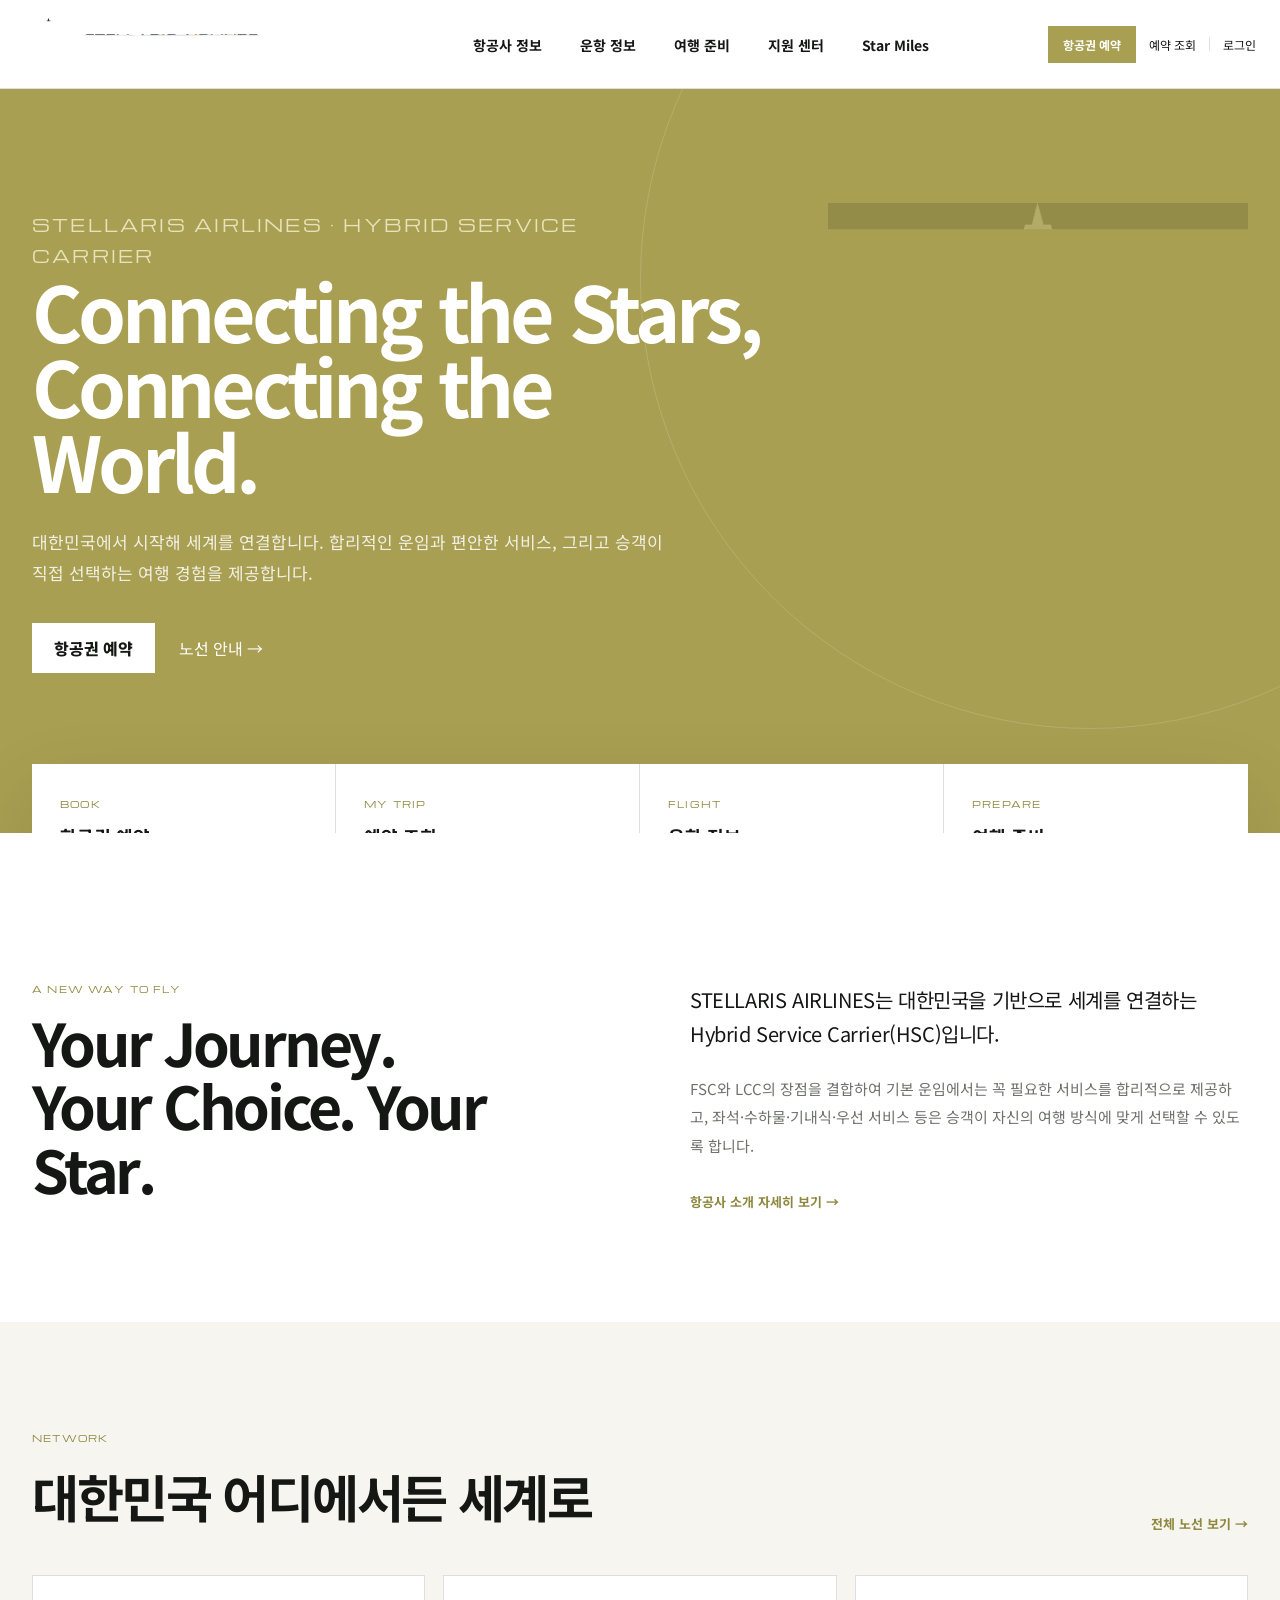
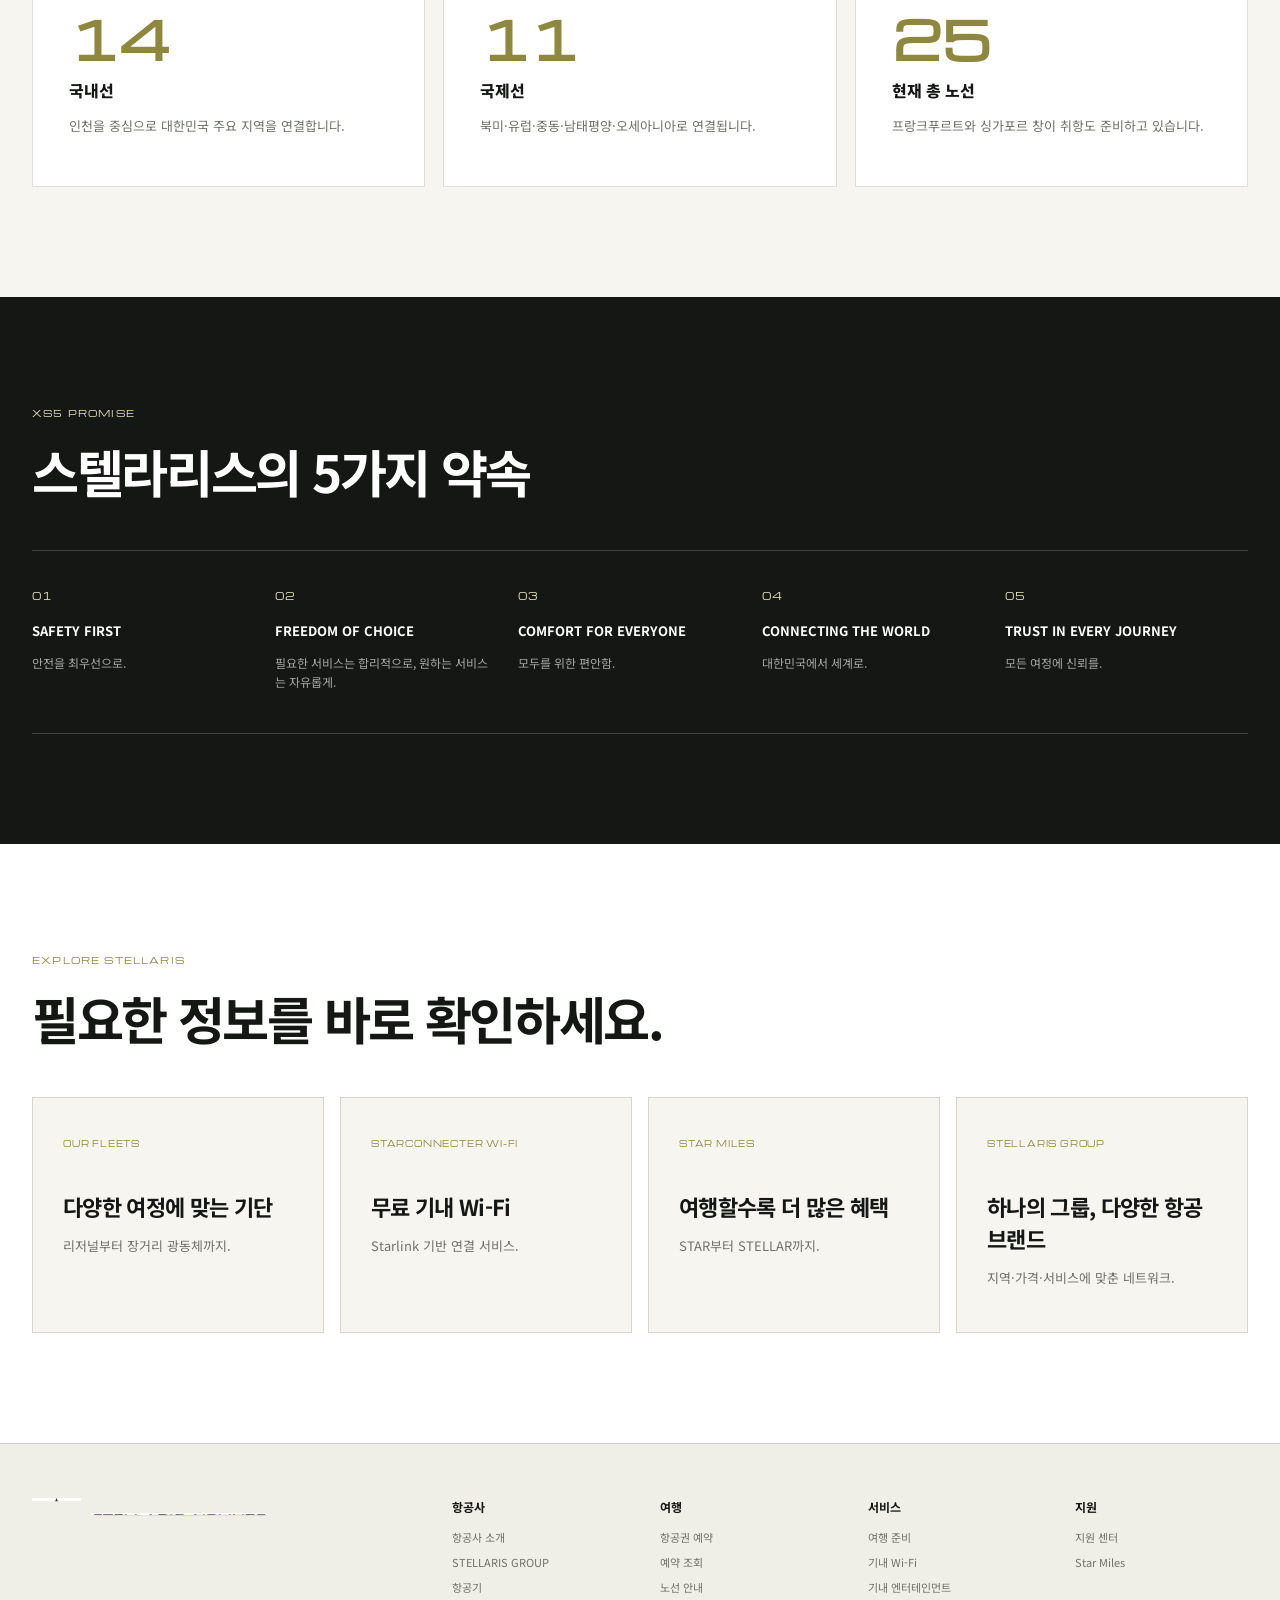
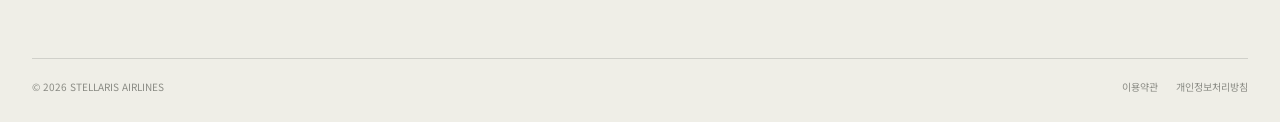
==== commit d6d4fac5: "Expand Stellaris site from airline brief" ====
--- a/index.html
+++ b/index.html
@@ -1,170 +1,86 @@
-<!doctype html>
-<html lang="ko">
-<head>
-  <meta charset="utf-8" />
-  <meta name="viewport" content="width=device-width, initial-scale=1" />
-  <meta name="theme-color" content="#a89f52" />
-  <meta name="description" content="Stellaris Airlines — 더 단정하고 편안한 비행 경험." />
-  <title>Stellaris Airlines</title>
-  <link rel="icon" type="image/png" href="assets/stellaris-symbol.png" />
-  <link rel="preconnect" href="https://fonts.googleapis.com">
-  <link rel="preconnect" href="https://fonts.gstatic.com" crossorigin>
-  <link href="https://fonts.googleapis.com/css2?family=Michroma&family=Noto+Sans+KR:wght@400;500;600;700&display=swap" rel="stylesheet">
-  <link rel="stylesheet" href="styles.css" />
-</head>
-<body>
-  <a class="skip-link" href="#main">본문으로 이동</a>
-  <header class="site-header">
-    <div class="header-inner shell-wide">
-      <a class="brand" href="./" aria-label="Stellaris Airlines 홈">
-        <img class="brand-symbol-image" src="assets/stellaris-symbol.png" alt="" aria-hidden="true" />
-        <img class="brand-wordmark-image" src="assets/stellaris-wordmark.png" alt="STELLARIS AIRLINES" />
-      </a>
-      <nav class="main-nav" aria-label="주요 메뉴">
-        <div class="nav-item">
-          <a href="./about-us/">항공사 정보</a>
-          <div class="mega-menu">
-            <div class="mega-inner shell-wide">
-              <div class="mega-title"><span>ABOUT STELLARIS</span><strong>항공사 정보</strong></div>
-              <div class="mega-links">
-                <a href="./about-us/">항공사 소개</a>
-                <a href="./about-us/#principles">경영 철학</a>
-                <a href="./our-fleets/">보유 항공기</a>
-                <a href="./about-us/#brand">브랜드 이야기</a>
-              </div>
-            </div>
-          </div>
-        </div>
-        <div class="nav-item">
-          <a href="./flight-information/">운항 정보</a>
-          <div class="mega-menu">
-            <div class="mega-inner shell-wide">
-              <div class="mega-title"><span>FLIGHT INFORMATION</span><strong>운항 정보</strong></div>
-              <div class="mega-links">
-                <a href="./flight-information/#status">운항 현황</a>
-                <a href="./flight-information/#schedule">운항 스케줄</a>
-                <a href="./destinations/">취항지</a>
-                <a href="./our-fleets/">항공기 안내</a>
-              </div>
-            </div>
-          </div>
-        </div>
-        <div class="nav-item">
-          <a href="./travel-info/">여행 준비</a>
-          <div class="mega-menu">
-            <div class="mega-inner shell-wide">
-              <div class="mega-title"><span>TRAVEL GUIDE</span><strong>여행 준비</strong></div>
-              <div class="mega-links">
-                <a href="./book-your-journey/">항공권 예약</a>
-                <a href="./travel-info/#check-in">체크인</a>
-                <a href="./travel-info/#baggage">수하물 안내</a>
-                <a href="./travel-info/#onboard">기내 서비스</a>
-              </div>
-            </div>
-          </div>
-        </div>
-        <div class="nav-item">
-          <a href="./support/">지원 센터</a>
-          <div class="mega-menu">
-            <div class="mega-inner shell-wide">
-              <div class="mega-title"><span>SUPPORT</span><strong>지원 센터</strong></div>
-              <div class="mega-links">
-                <a href="./support/#notice">공지사항</a>
-                <a href="./support/#faq">자주 묻는 질문</a>
-                <a href="./support/#contact">문의하기</a>
-                <a href="./support/#airport">공항 안내</a>
-              </div>
-            </div>
-          </div>
-        </div>
-        <div class="nav-item"><a href="./membership/">Stellaris Club</a></div>
-      </nav>
-      <div class="header-tools">
-        <a class="book-link" href="./book-your-journey/">예약</a>
-        <a href="#">로그인</a><span class="tool-divider"></span><a href="#">회원가입</a>
-        <button class="mobile-menu-button" id="mobileMenuButton" type="button" aria-label="메뉴 열기" aria-expanded="false"><span></span><span></span><span></span></button>
-      </div>
+<!doctype html><html lang="ko"><head>
+<meta charset="utf-8"><meta name="viewport" content="width=device-width,initial-scale=1">
+<meta name="theme-color" content="#a89f52"><title>Stellaris Airlines | Stellaris Airlines</title>
+<link rel="icon" type="image/png" href="assets/stellaris-symbol.png">
+<link rel="preconnect" href="https://fonts.googleapis.com"><link rel="preconnect" href="https://fonts.gstatic.com" crossorigin>
+<link href="https://fonts.googleapis.com/css2?family=Michroma&family=Noto+Sans+KR:wght@400;500;600;700;800&display=swap" rel="stylesheet">
+<link rel="stylesheet" href="styles.css"></head><body data-page="home">
+<a class="skip-link" href="#main">본문으로 이동</a>
+<header class="site-header">
+  <div class="header-inner shell-wide">
+    <a class="brand" href="" aria-label="Stellaris Airlines 홈">
+      <img class="brand-symbol-image" src="assets/stellaris-symbol.png" alt="">
+      <img class="brand-wordmark-image" src="assets/stellaris-wordmark.png" alt="STELLARIS AIRLINES">
+    </a>
+    <nav class="main-nav"><div class="nav-item"><a href="about-us/">항공사 정보</a><div class="mega-menu"><div class="mega-inner shell-wide"><div class="mega-title"><span>STELLARIS AIRLINES</span><strong>항공사 정보</strong></div><div class="mega-links"><a href="about-us/">항공사 소개</a><a href="about-us/#promises">5가지 약속</a><a href="group/">STELLARIS GROUP</a><a href="our-fleets/">보유 항공기</a><a href="fleets-cargo/">화물 항공기</a></div></div></div></div><div class="nav-item"><a href="flight-information/">운항 정보</a><div class="mega-menu"><div class="mega-inner shell-wide"><div class="mega-title"><span>STELLARIS AIRLINES</span><strong>운항 정보</strong></div><div class="mega-links"><a href="flight-information/">운항 정보</a><a href="destinations/">노선 안내</a><a href="flight-information/#domestic">국내선 네트워크</a><a href="flight-information/#international">국제선 네트워크</a></div></div></div></div><div class="nav-item"><a href="travel-info/">여행 준비</a><div class="mega-menu"><div class="mega-inner shell-wide"><div class="mega-title"><span>STELLARIS AIRLINES</span><strong>여행 준비</strong></div><div class="mega-links"><a href="travel-info/">여행 준비</a><a href="travel-info/#checkin">온라인 체크인</a><a href="travel-info/#baggage">수하물</a><a href="travel-info/#safety">탑승 전 안전수칙</a><a href="wifi/">기내 Wi-Fi</a><a href="inflight-entertainment/">엔터테인먼트</a></div></div></div></div><div class="nav-item"><a href="support/">지원 센터</a><div class="mega-menu"><div class="mega-inner shell-wide"><div class="mega-title"><span>STELLARIS AIRLINES</span><strong>지원 센터</strong></div><div class="mega-links"><a href="support/">고객 지원 & Q&A</a><a href="find-your-reservations/">예약 조회</a><a href="support/#booking">예약/항공권</a><a href="support/#baggage">수하물 문의</a></div></div></div></div><div class="nav-item"><a href="membership/">Star Miles</a><div class="mega-menu"><div class="mega-inner shell-wide"><div class="mega-title"><span>STELLARIS AIRLINES</span><strong>Star Miles</strong></div><div class="mega-links"><a href="membership/">STELLARIS STAR MILES</a><a href="membership/#tiers">등급 및 혜택</a><a href="membership/#earn">적립 기준</a></div></div></div></div></nav>
+    <div class="header-tools">
+      <a class="book-link" href="book-your-journey/">항공권 예약</a>
+      <a href="find-your-reservations/">예약 조회</a>
+      <span class="tool-divider"></span>
+      <a href="login/">로그인</a>
+      <button class="mobile-menu-button" id="mobileMenuButton" type="button" aria-label="메뉴 열기" aria-expanded="false"><span></span><span></span><span></span></button>
     </div>
-    <div class="mobile-nav" id="mobileNav" hidden>
-      <a href="./book-your-journey/">항공권 예약</a>
-      <a href="./about-us/">항공사 정보</a>
-      <a href="./flight-information/">운항 정보</a>
-      <a href="./destinations/">취항지</a>
-      <a href="./travel-info/">여행 준비</a>
-      <a href="./our-fleets/">항공기</a>
-      <a href="./support/">지원 센터</a>
-      <a href="./membership/">Stellaris Club</a>
+  </div>
+  <div class="mobile-nav" id="mobileNav" hidden>
+    <a href="book-your-journey/">항공권 예약</a>
+    <a href="find-your-reservations/">예약 조회</a>
+    <a href="about-us/">항공사 정보</a>
+    <a href="flight-information/">운항 정보</a>
+    <a href="destinations/">노선 안내</a>
+    <a href="travel-info/">여행 준비</a>
+    <a href="our-fleets/">보유 항공기</a>
+    <a href="membership/">Star Miles</a>
+    <a href="support/">지원 센터</a>
+  </div>
+</header>
+<main id="main">
+<section class="home-hero">
+  <div class="hero-orbit"></div>
+  <div class="shell home-hero-grid">
+    <div class="hero-copy">
+      <p class="eyebrow light">STELLARIS AIRLINES · HYBRID SERVICE CARRIER</p>
+      <h1>Connecting the Stars,<br>Connecting the World.</h1>
+      <p>대한민국에서 시작해 세계를 연결합니다. 합리적인 운임과 편안한 서비스, 그리고 승객이 직접 선택하는 여행 경험을 제공합니다.</p>
+      <div class="hero-actions"><a class="btn btn-light" href="./book-your-journey/">항공권 예약</a><a class="text-link light" href="./destinations/">노선 안내 →</a></div>
     </div>
-  </header>
-
-  <main id="main">
-    <section class="hero-home">
-      <div class="hero-grid" aria-hidden="true"></div>
-      <div class="shell hero-home-inner">
-        <div class="hero-copy">
-          <p class="eyebrow light">STELLARIS AIRLINES</p>
-          <h1>Fly beyond<br>the ordinary.</h1>
-          <p>복잡함은 덜고 여행의 본질에 집중합니다.<br>예약부터 도착까지 더 단정한 비행 경험을 만듭니다.</p>
-          <div class="hero-actions">
-            <a class="button button-white" href="./book-your-journey/">항공권 예약</a>
-            <a class="hero-text-link" href="./about-us/">Stellaris 알아보기 <span>→</span></a>
-          </div>
-        </div>
-        <div class="hero-aircraft" aria-hidden="true">
-          <svg viewBox="0 0 980 440">
-            <g transform="translate(45 56)">
-              <path d="M47 206c110-25 226-40 344-47l208-92c21-9 41-9 65-3l27 7-157 90c77 2 154 10 230 24 33 6 67 18 93 32 14 8 14 25 0 33-31 16-80 22-148 20l-198-7-105 116h-64l48-122-183-15-68 59H48l35-76-36-5Z" fill="#f7f5eb"/>
-              <path d="M535 161 691 71l32 8-111 86" fill="#171817"/>
-              <path d="M371 258h118L383 379h-63Z" fill="#ded9b8"/>
-              <path d="M126 212c126-30 279-49 447-51" fill="none" stroke="#171817" stroke-width="7"/>
-            </g>
-          </svg>
-        </div>
-      </div>
-    </section>
-
-    <section class="quick-panel shell">
-      <a href="./book-your-journey/"><span>01</span><strong>항공권 예약</strong><small>Book a flight</small></a>
-      <a href="./flight-information/#status"><span>02</span><strong>운항 현황</strong><small>Flight status</small></a>
-      <a href="./travel-info/#check-in"><span>03</span><strong>체크인 안내</strong><small>Check-in</small></a>
-      <a href="./support/"><span>04</span><strong>고객 지원</strong><small>Support</small></a>
-    </section>
-
-    <section class="home-about shell">
-      <div>
-        <p class="eyebrow">ABOUT STELLARIS</p>
-        <h2>항공 여행의 기본을<br>다시 정돈합니다.</h2>
-      </div>
-      <div class="home-about-copy">
-        <p>Stellaris Airlines는 이동을 단순한 운송이 아니라 하나의 연속된 여행 경험으로 바라봅니다. 예약 과정은 이해하기 쉽게, 공항에서는 필요한 정보가 제때 보이게, 객실에서는 불필요한 복잡함을 줄이는 것이 우리가 생각하는 좋은 항공 서비스의 시작입니다.</p>
-        <p>안전과 운항의 기본을 최우선에 두고, 서울을 중심으로 아시아 주요 도시를 효율적으로 연결하는 네트워크를 지향합니다. 합리적인 운임과 단정한 서비스, 일관된 브랜드 경험을 통해 다시 찾고 싶은 항공사를 만드는 것이 Stellaris의 목표입니다.</p>
-        <a class="text-arrow" href="./about-us/">항공사 소개 자세히 보기 <span>→</span></a>
-      </div>
-    </section>
-
-    <section class="link-showcase">
-      <div class="shell">
-        <div class="section-head"><div><p class="eyebrow">PLAN YOUR JOURNEY</p><h2>여행에 필요한 정보</h2></div></div>
-        <div class="link-card-grid">
-          <a class="link-card olive-card" href="./destinations/"><span>DESTINATIONS</span><h3>취항지</h3><p>Stellaris가 연결하는 도시와 공항을 확인하세요.</p><b>→</b></a>
-          <a class="link-card dark-card" href="./travel-info/"><span>TRAVEL GUIDE</span><h3>여행 준비</h3><p>체크인, 수하물, 탑승과 기내 서비스 안내.</p><b>→</b></a>
-          <a class="link-card light-card" href="./our-fleets/"><span>OUR FLEETS</span><h3>항공기</h3><p>Stellaris의 항공기와 객실 구성을 만나보세요.</p><b>→</b></a>
-        </div>
-      </div>
-    </section>
-  </main>
-
-  <footer class="site-footer">
-    <div class="shell footer-main">
-      <a class="brand footer-brand" href="./"><img class="brand-symbol-image" src="assets/stellaris-symbol.png" alt=""/><img class="brand-wordmark-image" src="assets/stellaris-wordmark.png" alt="STELLARIS AIRLINES"/></a>
-      <div class="footer-columns">
-        <div><strong>항공사</strong><a href="./about-us/">항공사 소개</a><a href="./our-fleets/">항공기</a></div>
-        <div><strong>여행</strong><a href="./book-your-journey/">예약</a><a href="./destinations/">취항지</a><a href="./travel-info/">여행 준비</a></div>
-        <div><strong>지원</strong><a href="./support/">지원 센터</a><a href="./membership/">Stellaris Club</a></div>
-      </div>
+    <div class="hero-brand-mark"><img src="assets/stellaris-symbol.png" alt="" aria-hidden="true"></div>
+  </div>
+  <div class="quick-panel shell">
+    <a href="./book-your-journey/"><span>BOOK</span><strong>항공권 예약</strong><small>여정을 시작하세요</small></a>
+    <a href="./find-your-reservations/"><span>MY TRIP</span><strong>예약 조회</strong><small>예약번호 또는 로그인</small></a>
+    <a href="./flight-information/"><span>FLIGHT</span><strong>운항 정보</strong><small>국내선·국제선 안내</small></a>
+    <a href="./travel-info/"><span>PREPARE</span><strong>여행 준비</strong><small>체크인·수하물·안전</small></a>
+  </div>
+</section>
+<section class="content-section white"><div class="shell intro-split">
+  <div><p class="eyebrow">A NEW WAY TO FLY</p><h2 class="content-title">Your Journey.<br>Your Choice. Your Star.</h2></div>
+  <div><p class="lead-copy">STELLARIS AIRLINES는 대한민국을 기반으로 세계를 연결하는 Hybrid Service Carrier(HSC)입니다.</p><p class="body-copy">FSC와 LCC의 장점을 결합하여 기본 운임에서는 꼭 필요한 서비스를 합리적으로 제공하고, 좌석·수하물·기내식·우선 서비스 등은 승객이 자신의 여행 방식에 맞게 선택할 수 있도록 합니다.</p><a class="arrow-link" href="./about-us/">항공사 소개 자세히 보기 →</a></div>
+</div></section>
+<section class="content-section"><div class="shell"><div class="section-head"><div><p class="eyebrow">NETWORK</p><h2>대한민국 어디에서든 세계로</h2></div><a class="arrow-link" href="./destinations/">전체 노선 보기 →</a></div>
+<div class="stat-grid"><article><strong>14</strong><span>국내선</span><p>인천을 중심으로 대한민국 주요 지역을 연결합니다.</p></article><article><strong>11</strong><span>국제선</span><p>북미·유럽·중동·남태평양·오세아니아로 연결됩니다.</p></article><article><strong>25</strong><span>현재 총 노선</span><p>프랑크푸르트와 싱가포르 창이 취항도 준비하고 있습니다.</p></article></div></div></section>
+<section class="content-section dark-section"><div class="shell"><div class="section-head light-head"><div><p class="eyebrow light">XS5 PROMISE</p><h2>스텔라리스의 5가지 약속</h2></div></div>
+<div class="promise-grid"><article><span>01</span><h3>SAFETY FIRST</h3><p>안전을 최우선으로.</p></article><article><span>02</span><h3>FREEDOM OF CHOICE</h3><p>필요한 서비스는 합리적으로, 원하는 서비스는 자유롭게.</p></article><article><span>03</span><h3>COMFORT FOR EVERYONE</h3><p>모두를 위한 편안함.</p></article><article><span>04</span><h3>CONNECTING THE WORLD</h3><p>대한민국에서 세계로.</p></article><article><span>05</span><h3>TRUST IN EVERY JOURNEY</h3><p>모든 여정에 신뢰를.</p></article></div></div></section>
+<section class="content-section white"><div class="shell"><div class="section-head"><div><p class="eyebrow">EXPLORE STELLARIS</p><h2>필요한 정보를 바로 확인하세요.</h2></div></div>
+<div class="feature-cards">
+<a href="./our-fleets/"><span>OUR FLEETS</span><h3>다양한 여정에 맞는 기단</h3><p>리저널부터 장거리 광동체까지.</p></a>
+<a href="./wifi/"><span>STARCONNECTER WI-FI</span><h3>무료 기내 Wi-Fi</h3><p>Starlink 기반 연결 서비스.</p></a>
+<a href="./membership/"><span>STAR MILES</span><h3>여행할수록 더 많은 혜택</h3><p>STAR부터 STELLAR까지.</p></a>
+<a href="./group/"><span>STELLARIS GROUP</span><h3>하나의 그룹, 다양한 항공 브랜드</h3><p>지역·가격·서비스에 맞춘 네트워크.</p></a>
+</div></div></section>
+</main>
+<footer class="site-footer">
+  <div class="shell footer-main">
+    <a class="brand footer-brand" href="">
+      <img class="brand-symbol-image" src="assets/stellaris-symbol.png" alt="">
+      <img class="brand-wordmark-image" src="assets/stellaris-wordmark.png" alt="STELLARIS AIRLINES">
+    </a>
+    <div class="footer-columns">
+      <div><strong>항공사</strong><a href="about-us/">항공사 소개</a><a href="group/">STELLARIS GROUP</a><a href="our-fleets/">항공기</a></div>
+      <div><strong>여행</strong><a href="book-your-journey/">항공권 예약</a><a href="find-your-reservations/">예약 조회</a><a href="destinations/">노선 안내</a></div>
+      <div><strong>서비스</strong><a href="travel-info/">여행 준비</a><a href="wifi/">기내 Wi-Fi</a><a href="inflight-entertainment/">기내 엔터테인먼트</a></div>
+      <div><strong>지원</strong><a href="support/">지원 센터</a><a href="membership/">Star Miles</a></div>
     </div>
-    <div class="shell footer-bottom"><span>© 2026 STELLARIS AIRLINES</span><div><a href="#">이용약관</a><a href="#">개인정보처리방침</a></div></div>
-  </footer>
-  <script src="app.js"></script>
-</body>
-</html>+  </div>
+  <div class="shell footer-bottom"><span>© 2026 STELLARIS AIRLINES</span><div><a href="#">이용약관</a><a href="#">개인정보처리방침</a></div></div>
+</footer>
+<script src="app.js"></script></body></html>
--- a/styles.css
+++ b/styles.css
@@ -1,32 +1,24 @@
-:root{
-  --olive:#a89f52;--olive-deep:#8d853f;--olive-soft:#e9e4bc;--ink:#171817;--muted:#6f716a;--paper:#f7f6f1;--line:rgba(23,24,23,.13);--white:#fff;--shell:min(1240px,calc(100% - 48px));--shell-wide:min(1580px,calc(100% - 56px));
-}
-*{box-sizing:border-box}html{scroll-behavior:smooth}body{margin:0;min-width:320px;color:var(--ink);background:var(--paper);font-family:"Noto Sans KR",system-ui,-apple-system,BlinkMacSystemFont,"Segoe UI",sans-serif;-webkit-font-smoothing:antialiased}a{color:inherit;text-decoration:none}button,input,select{font:inherit}img,svg{display:block;max-width:100%}[hidden]{display:none!important}.shell{width:var(--shell);margin-inline:auto}.shell-wide{width:var(--shell-wide);margin-inline:auto}.skip-link{position:fixed;left:12px;top:10px;z-index:1000;background:#fff;padding:9px 13px;transform:translateY(-160%)}.skip-link:focus{transform:none}
-
-/* Header / airline-style navigation */
-.site-header{position:sticky;top:0;z-index:100;background:#fff;border-bottom:1px solid var(--line)}.header-inner{height:88px;display:grid;grid-template-columns:minmax(245px,330px) 1fr auto;align-items:center;gap:30px}.brand{display:inline-flex;align-items:center;gap:12px;min-width:0}.brand-symbol-image{height:48px;width:auto;object-fit:contain}.brand-wordmark-image{height:24px;width:auto;max-width:245px;object-fit:contain}.main-nav{height:100%;display:flex;justify-content:center;align-items:stretch;gap:28px}.nav-item{display:flex;align-items:center;height:100%}.nav-item>a{display:flex;align-items:center;height:100%;padding:0 4px;font-size:15px;font-weight:650;white-space:nowrap;border-bottom:3px solid transparent}.nav-item:hover>a,.nav-item:focus-within>a{color:var(--olive-deep);border-bottom-color:var(--olive)}.mega-menu{position:absolute;left:0;right:0;top:88px;background:#fff;border-top:1px solid var(--line);border-bottom:1px solid var(--line);box-shadow:0 20px 34px rgba(0,0,0,.08);opacity:0;visibility:hidden;transform:translateY(-5px);transition:.18s ease}.nav-item:hover .mega-menu,.nav-item:focus-within .mega-menu{opacity:1;visibility:visible;transform:none}.mega-inner{min-height:205px;display:grid;grid-template-columns:300px 1fr;gap:50px;padding:34px 0 38px}.mega-title{border-right:1px solid var(--line);display:flex;flex-direction:column;gap:8px}.mega-title span,.eyebrow{font-family:"Michroma",sans-serif;font-size:9px;letter-spacing:.16em;color:var(--olive-deep)}.mega-title strong{font-size:28px;letter-spacing:-.04em}.mega-links{display:grid;grid-template-columns:repeat(2,minmax(180px,260px));align-content:start;gap:0 50px}.mega-links a{padding:15px 4px;border-bottom:1px solid var(--line);font-size:15px}.mega-links a:hover{color:var(--olive-deep)}.header-tools{display:flex;align-items:center;gap:12px;font-size:12px;white-space:nowrap}.header-tools>a:not(.book-link):hover{color:var(--olive-deep)}.book-link{display:inline-flex;align-items:center;justify-content:center;height:40px;padding:0 18px;background:var(--olive);color:#fff;font-weight:700}.tool-divider{width:1px;height:13px;background:var(--line)}.mobile-menu-button{display:none;width:42px;height:42px;border:0;background:transparent;flex-direction:column;justify-content:center;gap:5px;padding:10px}.mobile-menu-button span{height:1.5px;background:var(--ink);width:100%}.mobile-nav{background:#fff;border-top:1px solid var(--line);padding:8px 24px 20px}.mobile-nav a{display:block;padding:15px 0;border-bottom:1px solid var(--line);font-weight:600}
-
-/* Home */
-.hero-home{position:relative;min-height:690px;background:var(--olive);color:#fff;overflow:hidden}.hero-grid{position:absolute;inset:0;background-image:linear-gradient(rgba(255,255,255,.06) 1px,transparent 1px),linear-gradient(90deg,rgba(255,255,255,.06) 1px,transparent 1px);background-size:92px 92px;mask-image:linear-gradient(to bottom,#000,transparent 90%)}.hero-home-inner{min-height:690px;position:relative;z-index:2;display:grid;grid-template-columns:.88fr 1.12fr;align-items:center;gap:25px}.hero-copy h1{margin:0;font-size:clamp(60px,6.8vw,104px);line-height:.92;letter-spacing:-.065em}.hero-copy>p:not(.eyebrow){margin:26px 0 0;line-height:1.85;color:rgba(255,255,255,.84);font-size:16px}.eyebrow{margin:0 0 18px}.eyebrow.light{color:rgba(255,255,255,.82)}.hero-actions{display:flex;align-items:center;gap:24px;margin-top:34px}.button{display:inline-flex;align-items:center;justify-content:center;min-height:50px;padding:0 22px;font-weight:700}.button-white{background:#fff;color:var(--ink)}.button-olive{background:var(--olive);color:#fff}.hero-text-link{display:inline-flex;align-items:center;gap:10px;font-size:13px;font-weight:650}.hero-text-link span,.text-arrow span{transition:transform .2s}.hero-text-link:hover span,.text-arrow:hover span{transform:translateX(5px)}.hero-aircraft{transform:translate(8%,3%);filter:drop-shadow(0 28px 28px rgba(46,43,18,.17))}.quick-panel{position:relative;z-index:3;margin-top:-42px;display:grid;grid-template-columns:repeat(4,1fr);background:#fff;box-shadow:0 18px 48px rgba(0,0,0,.1)}.quick-panel a{min-height:112px;padding:24px 25px;border-right:1px solid var(--line);display:grid;grid-template-columns:auto 1fr;grid-template-rows:auto auto;column-gap:18px;align-content:center}.quick-panel a:last-child{border-right:0}.quick-panel span{grid-row:1/3;color:var(--olive-deep);font-family:"Michroma",sans-serif;font-size:9px;padding-top:4px}.quick-panel strong{font-size:17px}.quick-panel small{color:var(--muted);margin-top:4px}.home-about{padding:128px 0;display:grid;grid-template-columns:1fr 1fr;gap:100px}.home-about h2,.section-head h2,.page-hero h1,.content-title{margin:0;letter-spacing:-.055em;line-height:1.08}.home-about h2{font-size:clamp(40px,4.5vw,66px)}.home-about-copy{padding-top:16px}.home-about-copy p{margin:0 0 18px;color:var(--muted);line-height:1.9}.text-arrow{display:inline-flex;align-items:center;gap:12px;margin-top:10px;font-weight:700;font-size:13px}.link-showcase{padding:112px 0 130px;background:#fff}.section-head{display:flex;justify-content:space-between;align-items:end;margin-bottom:40px}.section-head h2{font-size:clamp(38px,4.2vw,60px)}.link-card-grid{display:grid;grid-template-columns:repeat(3,1fr);gap:16px}.link-card{min-height:365px;padding:32px;position:relative;overflow:hidden;display:flex;flex-direction:column}.link-card>span{font-family:"Michroma",sans-serif;font-size:9px;letter-spacing:.14em}.link-card h3{font-size:36px;margin:140px 0 10px;letter-spacing:-.05em}.link-card p{margin:0;max-width:290px;line-height:1.7}.link-card b{position:absolute;right:30px;bottom:27px;font-size:28px;font-weight:400}.olive-card{background:var(--olive);color:#fff}.dark-card{background:var(--ink);color:#fff}.light-card{background:var(--paper);border:1px solid var(--line)}
-
-/* Shared page hero / content */
-.page-hero{background:#fff;border-bottom:1px solid var(--line);padding:78px 0 72px}.breadcrumbs{display:flex;gap:9px;color:#8a8b84;font-size:11px;margin-bottom:42px}.page-hero-grid{display:grid;grid-template-columns:1fr .8fr;gap:70px;align-items:end}.page-hero h1{font-size:clamp(54px,7vw,94px)}.page-hero p{margin:0;color:var(--muted);line-height:1.9;font-size:15px}.olive-band{height:12px;background:var(--olive)}.content-section{padding:96px 0}.content-section.white{background:#fff}.content-grid-2{display:grid;grid-template-columns:1fr 1fr;gap:70px}.content-grid-3{display:grid;grid-template-columns:repeat(3,1fr);gap:18px}.content-title{font-size:clamp(36px,4.2vw,58px)}.lead-copy{font-size:17px;line-height:1.9;color:#4d4f49}.body-copy{color:var(--muted);line-height:1.9}.info-card{background:#fff;border:1px solid var(--line);padding:30px;min-height:230px}.info-card .index{font-family:"Michroma",sans-serif;color:var(--olive-deep);font-size:9px}.info-card h3{font-size:24px;margin:60px 0 10px;letter-spacing:-.04em}.info-card p{margin:0;color:var(--muted);line-height:1.75;font-size:14px}.principle-row{border-top:1px solid var(--line)}.principle-item{display:grid;grid-template-columns:70px 260px 1fr;gap:25px;padding:30px 0;border-bottom:1px solid var(--line);align-items:start}.principle-item>span{font-family:"Michroma",sans-serif;color:var(--olive-deep);font-size:9px}.principle-item h3{margin:0;font-size:24px}.principle-item p{margin:0;color:var(--muted);line-height:1.8}.statement-box{background:var(--olive);color:#fff;padding:70px}.statement-box h2{font-size:clamp(42px,5vw,72px);margin:0;letter-spacing:-.055em;line-height:1.05}.statement-box p{max-width:760px;margin:28px 0 0;line-height:1.9;color:rgba(255,255,255,.84)}
-
-/* Booking */
-.booking-layout{display:grid;grid-template-columns:250px 1fr;gap:40px;align-items:start}.booking-side{background:#fff;border:1px solid var(--line);padding:24px}.booking-side a{display:block;padding:14px 0;border-bottom:1px solid var(--line);font-weight:600}.booking-side a.active{color:var(--olive-deep)}.booking-card{background:#fff;border:1px solid var(--line);padding:34px}.booking-tabs{display:flex;gap:28px;border-bottom:1px solid var(--line);margin-bottom:28px}.booking-tab{border:0;background:transparent;padding:0 0 13px;cursor:pointer;color:var(--muted);font-weight:700;position:relative}.booking-tab.active{color:var(--ink)}.booking-tab.active:after{content:"";position:absolute;left:0;right:0;bottom:-1px;height:2px;background:var(--olive)}.route-row{display:grid;grid-template-columns:1fr 48px 1fr;align-items:stretch}.detail-row{display:grid;grid-template-columns:1fr 1fr 1.15fr;margin-top:12px}.booking-field{min-height:98px;padding:17px 18px;border:1px solid var(--line);background:#fff;display:flex;flex-direction:column;justify-content:center;text-align:left}.booking-field>span{font-size:11px;color:var(--muted);margin-bottom:7px}.booking-field input,.booking-field select{border:0;outline:0;background:transparent;font-weight:700;width:100%}.booking-field small{margin-top:5px;color:#9a9b95;font-size:10px}.swap-button{align-self:center;justify-self:center;width:38px;height:38px;margin:0 -19px;z-index:2;border:1px solid var(--line);border-radius:50%;background:var(--paper);cursor:pointer}.detail-row .booking-field+.booking-field{border-left:0}.booking-submit{margin-top:18px;width:100%;min-height:58px;border:0;background:var(--olive);color:#fff;font-weight:700;cursor:pointer}.lookup-grid{display:grid;grid-template-columns:1fr 1fr}.lookup-grid .booking-field+.booking-field{border-left:0}.form-message{min-height:18px;color:var(--olive-deep);font-size:11px}
-
-/* Destinations */
-.destination-list{display:grid;grid-template-columns:repeat(3,1fr);gap:18px}.destination-tile{background:#fff;border:1px solid var(--line);overflow:hidden}.destination-visual{height:285px;position:relative}.destination-visual.seoul{background:linear-gradient(155deg,#6a6c65,#252725)}.destination-visual.tokyo{background:linear-gradient(180deg,#ded8bd,#a7a064)}.destination-visual.jeju{background:linear-gradient(180deg,#bec09f,#788153)}.destination-visual.bangkok{background:linear-gradient(180deg,#d0b474,#7b6532)}.destination-visual:after{content:"";position:absolute;left:0;right:0;bottom:0;height:75px;background:rgba(0,0,0,.22);clip-path:polygon(0 70%,12% 54%,21% 63%,34% 38%,44% 59%,54% 25%,63% 54%,74% 35%,85% 56%,100% 34%,100% 100%,0 100%)}.destination-copy{padding:24px}.destination-copy span{font-family:"Michroma",sans-serif;color:var(--olive-deep);font-size:9px}.destination-copy h3{font-size:28px;margin:5px 0 8px}.destination-copy p{margin:0;color:var(--muted);font-size:13px}
-
-/* Fleet */
-.fleet-card-large{display:grid;grid-template-columns:.78fr 1.22fr;background:#fff;border:1px solid var(--line);min-height:550px}.fleet-copy{padding:54px 48px;display:flex;flex-direction:column}.fleet-copy h2{font-size:clamp(44px,5vw,68px);margin:0;letter-spacing:-.055em;line-height:1.05}.fleet-copy>p{color:var(--muted);line-height:1.85;margin:22px 0 34px}.fleet-stats{margin-top:auto;display:grid;grid-template-columns:repeat(3,1fr);border-top:1px solid var(--line)}.fleet-stats div{padding-top:20px}.fleet-stats strong{display:block;font-size:23px}.fleet-stats span{font-family:"Michroma",sans-serif;color:var(--muted);font-size:8px}.fleet-art{background:var(--olive);display:grid;place-items:center;min-height:550px}.fleet-art svg{width:94%}
-
-/* Travel / support / membership */
-.guide-list{display:grid;grid-template-columns:repeat(2,1fr);gap:18px}.guide-card{background:#fff;border:1px solid var(--line);padding:34px;min-height:270px}.guide-card span{font-family:"Michroma",sans-serif;color:var(--olive-deep);font-size:9px}.guide-card h3{font-size:28px;margin:55px 0 12px}.guide-card p{color:var(--muted);line-height:1.8;margin:0}.faq{border-top:1px solid var(--line)}.faq details{border-bottom:1px solid var(--line);padding:22px 0}.faq summary{cursor:pointer;font-weight:700}.faq p{color:var(--muted);line-height:1.8}.contact-box{background:var(--ink);color:#fff;padding:50px}.contact-box p{color:rgba(255,255,255,.66);line-height:1.8}.club-hero{background:var(--ink);color:#fff;padding:100px 0}.club-hero h1{font-size:clamp(58px,8vw,108px);margin:0;letter-spacing:-.065em;line-height:.9}.club-hero p{max-width:580px;color:rgba(255,255,255,.68);line-height:1.9;margin-top:28px}
-
-/* Footer */
-.site-footer{background:#efeee7;border-top:1px solid var(--line)}.footer-main{padding:52px 0;display:flex;justify-content:space-between;gap:60px}.footer-brand{align-self:flex-start}.footer-columns{display:grid;grid-template-columns:repeat(3,150px);gap:38px}.footer-columns strong{display:block;font-size:12px;margin-bottom:14px}.footer-columns a{display:block;color:var(--muted);font-size:11px;margin:8px 0}.footer-bottom{border-top:1px solid var(--line);padding:20px 0 26px;display:flex;justify-content:space-between;color:#878981;font-size:10px}.footer-bottom div{display:flex;gap:18px}
-
-@media(max-width:1180px){.header-inner{grid-template-columns:250px 1fr auto}.main-nav{gap:18px}.nav-item>a{font-size:13px}.header-tools>a:not(.book-link),.tool-divider{display:none}.hero-home-inner{grid-template-columns:1fr 1fr}.quick-panel{grid-template-columns:repeat(2,1fr)}.quick-panel a:nth-child(2){border-right:0}.quick-panel a:nth-child(-n+2){border-bottom:1px solid var(--line)}}
-@media(max-width:900px){:root{--shell:calc(100% - 36px);--shell-wide:calc(100% - 36px)}.header-inner{height:76px;grid-template-columns:1fr auto}.brand-symbol-image{height:39px}.brand-wordmark-image{height:19px;max-width:190px}.main-nav{display:none}.header-tools{gap:6px}.mobile-menu-button{display:flex}.hero-home{min-height:720px}.hero-home-inner{min-height:720px;grid-template-columns:1fr;padding-top:80px;align-content:start}.hero-copy{position:relative;z-index:2}.hero-aircraft{position:absolute;width:78%;right:-12%;bottom:35px}.home-about{grid-template-columns:1fr;gap:35px}.link-card-grid,.content-grid-3,.destination-list{grid-template-columns:1fr 1fr}.page-hero-grid,.content-grid-2{grid-template-columns:1fr}.booking-layout{grid-template-columns:1fr}.booking-side{display:none}.fleet-card-large{grid-template-columns:1fr}.fleet-art{order:-1;min-height:390px}.footer-main{flex-direction:column}.footer-columns{grid-template-columns:repeat(3,1fr);width:100%}}
-@media(max-width:640px){:root{--shell:calc(100% - 28px);--shell-wide:calc(100% - 28px)}.header-inner{height:70px}.brand-symbol-image{height:35px}.brand-wordmark-image{height:17px;max-width:155px}.book-link{height:36px;padding:0 12px}.hero-home{min-height:660px}.hero-home-inner{min-height:660px;padding-top:70px}.hero-copy h1{font-size:clamp(52px,16vw,72px)}.hero-copy>p:not(.eyebrow){font-size:14px}.hero-aircraft{width:112%;right:-42%;bottom:48px;opacity:.9}.quick-panel{grid-template-columns:1fr;margin-top:-24px}.quick-panel a{border-right:0;border-bottom:1px solid var(--line)!important;min-height:92px}.home-about,.link-showcase,.content-section{padding:78px 0}.link-card-grid,.content-grid-3,.destination-list,.guide-list{grid-template-columns:1fr}.page-hero{padding:56px 0}.page-hero-grid{gap:26px}.principle-item{grid-template-columns:40px 1fr}.principle-item p{grid-column:2}.statement-box{padding:38px 26px}.route-row{grid-template-columns:1fr}.swap-button{margin:-19px 22px;justify-self:end;transform:rotate(90deg)}.detail-row,.lookup-grid{grid-template-columns:1fr}.detail-row .booking-field+.booking-field,.lookup-grid .booking-field+.booking-field{border-left:1px solid var(--line);border-top:0}.booking-card{padding:24px 18px}.fleet-copy{padding:38px 24px}.fleet-stats{grid-template-columns:1fr}.footer-columns{grid-template-columns:1fr 1fr}.footer-bottom{flex-direction:column}.header-tools>a:not(.book-link){display:none}}
+:root{--olive:#a89f52;--olive-deep:#8e873f;--olive-pale:#e7e2b9;--ink:#151715;--muted:#6f726b;--paper:#f6f5ef;--white:#fff;--line:rgba(21,23,21,.14);--shell:min(1240px,calc(100% - 64px));--wide:min(1500px,calc(100% - 48px));--shadow:0 30px 80px rgba(20,21,18,.12)}
+*{box-sizing:border-box}html{scroll-behavior:smooth}body{margin:0;min-width:320px;color:var(--ink);background:var(--paper);font-family:"Noto Sans KR",system-ui,sans-serif;-webkit-font-smoothing:antialiased}a{color:inherit;text-decoration:none}button,input,select{font:inherit}button{color:inherit}img,svg{display:block;max-width:100%}[hidden]{display:none!important}.shell{width:var(--shell);margin-inline:auto}.shell-wide{width:var(--wide);margin-inline:auto}
+.skip-link{position:fixed;left:12px;top:12px;z-index:9999;transform:translateY(-160%);background:#fff;padding:10px 14px}.skip-link:focus{transform:none}
+.site-header{position:sticky;top:0;z-index:200;background:#fff;border-bottom:1px solid var(--line)}.header-inner{height:88px;display:grid;grid-template-columns:330px 1fr auto;align-items:center;gap:28px}.brand{display:flex;align-items:center;gap:10px;min-width:0}.brand-symbol-image{width:auto;height:52px}.brand-wordmark-image{width:auto;height:22px;max-width:230px}.main-nav{height:100%;display:flex;justify-content:center;gap:34px}.nav-item{height:100%;display:flex;align-items:center}.nav-item>a{font-size:14px;font-weight:700;padding:34px 2px 30px;border-bottom:3px solid transparent}.nav-item:hover>a{color:var(--olive-deep);border-color:var(--olive)}.mega-menu{display:none;position:absolute;left:0;right:0;top:88px;background:#fff;border-top:1px solid var(--line);border-bottom:1px solid var(--line);box-shadow:0 18px 40px rgba(0,0,0,.06)}.nav-item:hover .mega-menu{display:block}.mega-inner{display:grid;grid-template-columns:320px 1fr;gap:60px;padding:32px 0 36px}.mega-title span{display:block;font-family:"Michroma",sans-serif;font-size:9px;letter-spacing:.13em;color:var(--olive-deep);margin-bottom:8px}.mega-title strong{font-size:28px}.mega-links{display:grid;grid-template-columns:repeat(3,minmax(150px,1fr));gap:10px 24px}.mega-links a{padding:11px 0;border-bottom:1px solid var(--line);font-size:14px}.mega-links a:hover{color:var(--olive-deep)}
+.header-tools{display:flex;align-items:center;justify-content:flex-end;gap:13px;font-size:12px;white-space:nowrap}.header-tools .book-link{background:var(--olive);color:#fff;padding:10px 15px;font-weight:700}.tool-divider{height:14px;width:1px;background:var(--line)}.mobile-menu-button{display:none;width:42px;height:42px;border:0;background:none;padding:10px}.mobile-menu-button span{height:1.5px;background:var(--ink);display:block;margin:6px 0}.mobile-nav{position:absolute;top:74px;left:0;right:0;background:#fff;border-top:1px solid var(--line);padding:12px 20px 22px}.mobile-nav a{display:block;padding:14px 4px;border-bottom:1px solid var(--line);font-weight:600}
+.home-hero{position:relative;background:var(--olive);color:#fff;min-height:700px;overflow:hidden;padding:92px 0 160px}.home-hero-grid{position:relative;z-index:2;display:grid;grid-template-columns:1.2fr .8fr;align-items:center;min-height:470px}.hero-copy h1{font-size:clamp(54px,6vw,92px);line-height:.98;letter-spacing:-.055em;margin:0;max-width:900px}.hero-copy>p{font-size:17px;line-height:1.85;color:rgba(255,255,255,.84);max-width:650px;margin:28px 0 0}.hero-actions{display:flex;align-items:center;gap:24px;margin-top:34px}.hero-brand-mark{display:flex;justify-content:flex-end;align-items:center}.hero-brand-mark img{width:min(420px,95%);filter:invert(1);opacity:.12;mix-blend-mode:screen}.hero-orbit{position:absolute;width:900px;height:900px;border:1px solid rgba(255,255,255,.15);border-radius:50%;right:-260px;top:-260px}.quick-panel{position:absolute;z-index:4;left:50%;bottom:0;transform:translate(-50%,50%);display:grid;grid-template-columns:repeat(4,1fr);background:#fff;color:var(--ink);box-shadow:var(--shadow)}.quick-panel a{padding:25px 28px;border-right:1px solid var(--line);min-height:120px}.quick-panel a:last-child{border-right:0}.quick-panel span,.eyebrow{font-family:"Michroma",sans-serif;font-size:9px;letter-spacing:.13em;color:var(--olive-deep)}.quick-panel strong{display:block;font-size:18px;margin:10px 0 4px}.quick-panel small{color:var(--muted)}
+.content-section{padding:110px 0}.content-section.white{background:#fff}.dark-section,.dark-page{background:var(--ink);color:#fff}.olive-page{background:var(--olive);color:#fff}.olive-band{height:12px;background:var(--olive)}.page-hero{padding:105px 0 84px;background:var(--paper)}.page-hero.dark-page,.page-hero.olive-page{color:#fff}.compact-hero{padding:78px 0 64px}.breadcrumbs{display:flex;gap:9px;color:#8a8d86;font-size:11px;margin-bottom:52px}.breadcrumbs.light{color:rgba(255,255,255,.7)}.page-hero-grid{display:grid;grid-template-columns:1.15fr .85fr;gap:80px;align-items:end}.page-hero h1{font-size:clamp(50px,6.5vw,92px);line-height:.98;letter-spacing:-.055em;margin:10px 0 0}.page-hero-grid>p{font-size:16px;line-height:1.9;color:var(--muted);margin:0;max-width:560px}.page-hero.dark-page .page-hero-grid>p,.page-hero.olive-page .page-hero-grid>p{color:rgba(255,255,255,.78)}
+.eyebrow{margin:0 0 15px}.eyebrow.light{color:var(--olive-pale)}.content-title{font-size:clamp(40px,4.6vw,66px);line-height:1.08;letter-spacing:-.055em;margin:0}.content-grid-2{display:grid;grid-template-columns:1fr 1fr;gap:90px}.content-grid-3{display:grid;grid-template-columns:repeat(3,1fr);gap:18px}.lead-copy{font-size:20px;line-height:1.7;margin:0 0 24px;letter-spacing:-.02em}.body-copy{font-size:15px;line-height:1.9;color:var(--muted);margin:0 0 18px}.light-copy{color:rgba(255,255,255,.75)}.arrow-link{display:inline-flex;margin-top:14px;font-size:13px;font-weight:700;color:var(--olive-deep)}.section-head{display:flex;align-items:end;justify-content:space-between;gap:30px;margin-bottom:42px}.section-head h2{font-size:clamp(34px,4vw,54px);letter-spacing:-.045em;margin:0}.section-head>p{color:var(--muted);max-width:480px}.light-head h2{color:#fff}
+.intro-split{display:grid;grid-template-columns:1fr 1fr;gap:100px;padding-top:40px}.stat-grid{display:grid;grid-template-columns:repeat(3,1fr);gap:18px}.stat-grid article{padding:36px;background:#fff;border:1px solid var(--line)}.content-section.white .stat-grid article{background:var(--paper)}.stat-grid strong{display:block;font-family:"Michroma",sans-serif;font-size:52px;color:var(--olive-deep);line-height:1}.stat-grid span{display:block;font-weight:800;margin-top:14px}.stat-grid p{color:var(--muted);line-height:1.7;font-size:13px}.promise-grid{display:grid;grid-template-columns:repeat(5,1fr);border-top:1px solid rgba(255,255,255,.18)}.promise-grid article{padding:30px 20px 30px 0;border-bottom:1px solid rgba(255,255,255,.18)}.promise-grid span{color:var(--olive-pale);font-family:"Michroma",sans-serif;font-size:10px}.promise-grid h3{font-size:13px;line-height:1.5;margin:16px 0 8px}.promise-grid p{font-size:12px;color:rgba(255,255,255,.62);line-height:1.6}.promise-list{border-top:1px solid rgba(255,255,255,.18)}.promise-list article{display:grid;grid-template-columns:80px 1fr;gap:24px;padding:28px 0;border-bottom:1px solid rgba(255,255,255,.18)}.promise-list span{font-family:"Michroma";color:var(--olive-pale);font-size:10px;padding-top:6px}.promise-list h3{margin:0 0 6px;font-size:21px}.promise-list p{margin:0;color:rgba(255,255,255,.65)}
+.feature-cards{display:grid;grid-template-columns:repeat(4,1fr);gap:16px}.feature-cards>a,.feature-cards>div{background:var(--paper);border:1px solid var(--line);padding:30px;min-height:210px}.feature-cards span{font-family:"Michroma";font-size:8px;color:var(--olive-deep);letter-spacing:.1em}.feature-cards h3{font-size:22px;margin:38px 0 8px;letter-spacing:-.03em}.feature-cards p{color:var(--muted);font-size:13px;line-height:1.7}.feature-cards.compact h3{margin-top:26px}.statement-box{background:var(--ink);color:#fff;padding:70px}.statement-box h2{font-size:clamp(45px,5vw,72px);letter-spacing:-.055em;margin:0 0 20px}.statement-box p:last-child{color:rgba(255,255,255,.65);line-height:1.8;max-width:760px}
+.btn{display:inline-flex;align-items:center;justify-content:center;min-height:50px;padding:0 22px;border:0;font-weight:800;cursor:pointer}.btn-light{background:#fff;color:var(--ink)}.btn-olive{background:var(--olive);color:#fff}.btn-dark{background:var(--ink);color:#fff}.btn.wide{width:100%}.text-link.light{color:#fff}
+.step-grid{display:grid;grid-template-columns:repeat(2,1fr);gap:18px}.step-grid article{border:1px solid var(--line);padding:38px}.step-grid article>span{font-family:"Michroma";color:var(--olive-deep);font-size:10px}.step-grid h2{font-size:30px;margin:18px 0 10px}.step-grid p,.step-grid li{color:var(--muted);font-size:14px;line-height:1.8}.step-grid ul{padding-left:18px;margin:16px 0 0}.safety-grid{display:grid;grid-template-columns:repeat(3,1fr);gap:16px}.safety-grid article{background:#fff;border:1px solid var(--line);padding:28px}.safety-grid article>span{font-size:24px}.safety-grid h3{margin:18px 0 8px}.safety-grid p,.safety-grid li{color:var(--muted);font-size:13px;line-height:1.7}.safety-grid ul{padding-left:18px}.wifi-card{display:grid;grid-template-columns:1fr 1fr;gap:80px;align-items:start;border:1px solid var(--line);padding:54px}.wifi-card h2{font-size:clamp(40px,5vw,66px);letter-spacing:-.05em;margin:0 0 20px}.wifi-card p{color:var(--muted);line-height:1.8}.wifi-spec{display:grid;grid-template-columns:1fr 1fr}.wifi-spec div{padding:24px;border:1px solid var(--line);margin:-1px 0 0 -1px}.wifi-spec span{display:block;color:var(--muted);font-size:11px}.wifi-spec strong{display:block;margin-top:10px;font-size:20px}.powered{text-align:center;color:var(--muted);font-family:"Michroma";font-size:9px;letter-spacing:.1em;margin-top:28px}
+.chip-list{display:flex;flex-wrap:wrap;gap:10px}.chip-list span{padding:12px 15px;background:#fff;border:1px solid var(--line);font-size:13px}.note{color:var(--muted);font-size:12px;line-height:1.7;margin-top:24px}
+.fleet-page{padding:80px 0 120px}.fleet-category{padding:52px 0;border-bottom:1px solid var(--line)}.category-title{display:flex;align-items:end;justify-content:space-between;margin-bottom:28px}.category-title h2{font-size:40px;margin:0}.fleet-grid{display:grid;grid-template-columns:repeat(3,1fr);gap:15px}.fleet-item{background:#fff;border:1px solid var(--line);padding:28px;min-height:170px}.fleet-code{font-family:"Michroma";font-size:19px}.fleet-item p{color:var(--muted);font-size:13px;line-height:1.75}.cargo-cta{margin-top:60px;background:var(--olive);color:#fff;padding:42px;display:flex;align-items:center;justify-content:space-between;gap:40px}.cargo-cta h2{font-size:38px;margin:0}
+.group-lead{padding:50px;background:var(--paper);border:1px solid var(--line);margin-bottom:20px}.group-lead h2{font-family:"Michroma";font-size:30px}.group-lead p:last-child{color:var(--muted);line-height:1.8}.group-grid{display:grid;grid-template-columns:repeat(2,1fr);gap:18px}.group-card{border:1px solid var(--line);padding:34px}.group-card h3{font-size:28px;margin:10px 0 5px}.group-card>strong{color:var(--olive-deep)}.group-card>p:not(.eyebrow){color:var(--muted);line-height:1.8}
+.route-grid{display:grid;grid-template-columns:repeat(3,1fr);gap:12px}.route-card{display:grid;grid-template-columns:52px 24px 1fr;align-items:center;gap:12px;background:#fff;border:1px solid var(--line);padding:20px}.content-section.white .route-card{background:var(--paper)}.route-card>span{font-family:"Michroma";color:var(--olive-deep);font-size:11px}.route-card h3{margin:0;font-size:17px}.route-card h3 small{font-size:10px;color:var(--muted)}.route-card p{margin:4px 0 0;color:var(--muted);font-size:11px}.upcoming{margin-top:30px;padding:30px;background:var(--olive);color:#fff}.upcoming span{font-family:"Michroma";font-size:9px}.upcoming strong{display:block;font-size:25px;margin:12px 0}.upcoming p{margin:0;color:rgba(255,255,255,.75)}
+.schedule-strip{display:grid;grid-template-columns:repeat(7,1fr);margin-top:32px}.schedule-strip span{padding:20px 8px;text-align:center;border:1px solid var(--line);margin-left:-1px;background:var(--paper);font-family:"Michroma";font-size:11px}.region-list{border-top:1px solid var(--line)}.region-list div{display:grid;grid-template-columns:180px 1fr;gap:30px;padding:25px 0;border-bottom:1px solid var(--line)}.region-list span{color:var(--muted)}.status-grid{display:flex;flex-wrap:wrap;gap:12px}.status-grid span{padding:14px 18px;background:var(--paper);border:1px solid var(--line)}.status-grid .ok{color:#2c7c47}.status-grid .changed{color:#9a8719}.status-grid .delay{color:#bb6927}.status-grid .cancel{color:#b63d3d}.status-grid .boarding{color:#3774a9}
+.support-links{display:grid;grid-template-columns:repeat(4,1fr);gap:15px}.support-links a{border:1px solid var(--line);padding:28px}.support-links span{font-family:"Michroma";font-size:9px;color:var(--olive-deep)}.support-links h3{font-size:22px;margin:25px 0 6px}.support-links p{color:var(--muted);font-size:12px}.faq-list{border-top:1px solid var(--line)}.faq-list details{border-bottom:1px solid var(--line);padding:0 4px}.faq-list summary{cursor:pointer;font-size:17px;font-weight:700;padding:23px 0}.faq-list details p{color:var(--muted);line-height:1.8;padding:0 0 24px;max-width:900px}
+.reservation-shell{max-width:920px}.reservation-tabs,.booking-tabs{display:flex;border-bottom:1px solid var(--line);margin-bottom:28px}.tab-button{border:0;background:none;padding:15px 22px;cursor:pointer;color:var(--muted);font-weight:700;border-bottom:3px solid transparent}.tab-button.active{color:var(--ink);border-color:var(--olive)}.form-card{border:1px solid var(--line);padding:40px}.form-card h2{font-size:34px;margin:0 0 28px}.demo-form{display:grid;gap:16px}.demo-form label{display:grid;gap:7px;font-size:12px;color:var(--muted)}.demo-form input,.demo-form select{width:100%;height:52px;border:1px solid var(--line);padding:0 14px;background:#fff;color:var(--ink);outline:none}.demo-form input:focus,.demo-form select:focus{border-color:var(--olive)}.form-help{font-size:12px;color:var(--muted)}.form-help a{color:var(--olive-deep);font-weight:700}.reservation-info{padding:35px 0}.reservation-info h3{font-size:22px}.auth-page{min-height:720px;display:grid;grid-template-columns:.8fr 1.2fr}.auth-brand{background:var(--olive);color:#fff;padding:100px 8vw}.auth-brand h1{font-size:clamp(58px,7vw,94px);line-height:.95;letter-spacing:-.06em;margin:20px 0}.auth-brand>p:last-child{color:rgba(255,255,255,.75);line-height:1.8;max-width:430px}.auth-forms{padding:80px 8vw;background:#fff;display:grid;grid-template-columns:1fr 1fr;gap:40px}.auth-forms section{max-width:430px}.auth-forms h2{font-size:34px}.booking-page-card{max-width:1000px;border:1px solid var(--line);padding:40px}.booking-route{display:grid;grid-template-columns:1fr 48px 1fr;align-items:end;gap:10px}.swap{height:52px;border:1px solid var(--line);background:var(--paper);cursor:pointer}.booking-details{display:grid;grid-template-columns:1fr 1fr 1fr;gap:10px}.booking-bottom-links{display:flex;justify-content:space-between;gap:20px;margin-top:22px;font-size:12px;color:var(--olive-deep)}
+.tier-table{border-top:1px solid var(--line)}.tier-row{display:grid;grid-template-columns:1fr 1fr 2fr;border-bottom:1px solid var(--line);padding:22px 12px;align-items:center}.tier-row.head{color:var(--muted);font-size:11px}.tier-row strong{font-family:"Michroma";font-size:13px}.tier-row.stellar{background:var(--olive);color:#fff}
+.site-footer{background:#efeee7;border-top:1px solid var(--line)}.footer-main{display:grid;grid-template-columns:350px 1fr;gap:70px;padding:54px 0}.footer-brand{align-self:start}.footer-columns{display:grid;grid-template-columns:repeat(4,1fr);gap:35px}.footer-columns strong{display:block;font-size:12px;margin-bottom:14px}.footer-columns a{display:block;color:var(--muted);font-size:11px;margin:9px 0}.footer-bottom{display:flex;justify-content:space-between;padding:20px 0 28px;border-top:1px solid var(--line);font-size:10px;color:#8a8b84}.footer-bottom div{display:flex;gap:18px}
+@media(max-width:1180px){.header-inner{grid-template-columns:260px 1fr auto}.brand-symbol-image{height:45px}.brand-wordmark-image{height:18px;max-width:190px}.main-nav{gap:18px}.nav-item>a{font-size:12px}.header-tools>a:not(.book-link){display:none}.tool-divider{display:none}.promise-grid{grid-template-columns:repeat(3,1fr)}.feature-cards{grid-template-columns:repeat(2,1fr)}}
+@media(max-width:900px){:root{--shell:calc(100% - 36px);--wide:calc(100% - 32px)}.site-header{position:sticky}.header-inner{height:74px;grid-template-columns:1fr auto}.brand-symbol-image{height:40px}.brand-wordmark-image{height:17px;max-width:180px}.main-nav{display:none}.mobile-menu-button{display:block}.mega-menu{display:none!important}.home-hero{padding-top:60px;min-height:760px}.home-hero-grid{grid-template-columns:1fr;align-content:start}.hero-brand-mark{position:absolute;right:-80px;bottom:-40px;width:420px}.quick-panel{grid-template-columns:1fr 1fr;width:calc(100% - 36px)}.quick-panel a{min-height:100px;padding:18px}.content-section{padding:80px 0}.page-hero{padding:78px 0 62px}.page-hero-grid,.content-grid-2,.intro-split,.wifi-card{grid-template-columns:1fr;gap:36px}.feature-cards,.support-links,.safety-grid,.fleet-grid,.route-grid{grid-template-columns:repeat(2,1fr)}.group-grid{grid-template-columns:1fr}.promise-grid{grid-template-columns:1fr 1fr}.step-grid{grid-template-columns:1fr}.auth-page{grid-template-columns:1fr}.auth-brand{padding:70px 10vw}.auth-forms{padding:60px 10vw}.footer-main{grid-template-columns:1fr}.footer-columns{grid-template-columns:repeat(2,1fr)}}
+@media(max-width:600px){.brand-wordmark-image{height:14px;max-width:145px}.header-tools .book-link{padding:9px 11px;font-size:11px}.home-hero{padding-bottom:220px}.hero-copy h1{font-size:50px}.quick-panel{grid-template-columns:1fr 1fr}.quick-panel span,.quick-panel small{display:none}.quick-panel strong{margin:0;font-size:15px}.content-section{padding:64px 0}.content-title{font-size:38px}.page-hero h1{font-size:48px}.page-hero-grid{gap:28px}.stat-grid,.feature-cards,.support-links,.safety-grid,.fleet-grid,.route-grid{grid-template-columns:1fr}.promise-grid{grid-template-columns:1fr}.statement-box{padding:42px 26px}.schedule-strip{grid-template-columns:repeat(4,1fr)}.region-list div{grid-template-columns:1fr;gap:8px}.reservation-tabs,.booking-tabs{overflow:auto}.form-card,.booking-page-card{padding:24px}.booking-route{grid-template-columns:1fr}.swap{width:52px;transform:rotate(90deg)}.booking-details{grid-template-columns:1fr}.booking-bottom-links{flex-direction:column}.auth-forms{grid-template-columns:1fr}.footer-columns{grid-template-columns:1fr 1fr}.tier-row{grid-template-columns:1fr 1fr;gap:8px}.tier-row span:last-child{grid-column:1/-1;color:var(--muted)}.tier-row.stellar span:last-child{color:#fff}}
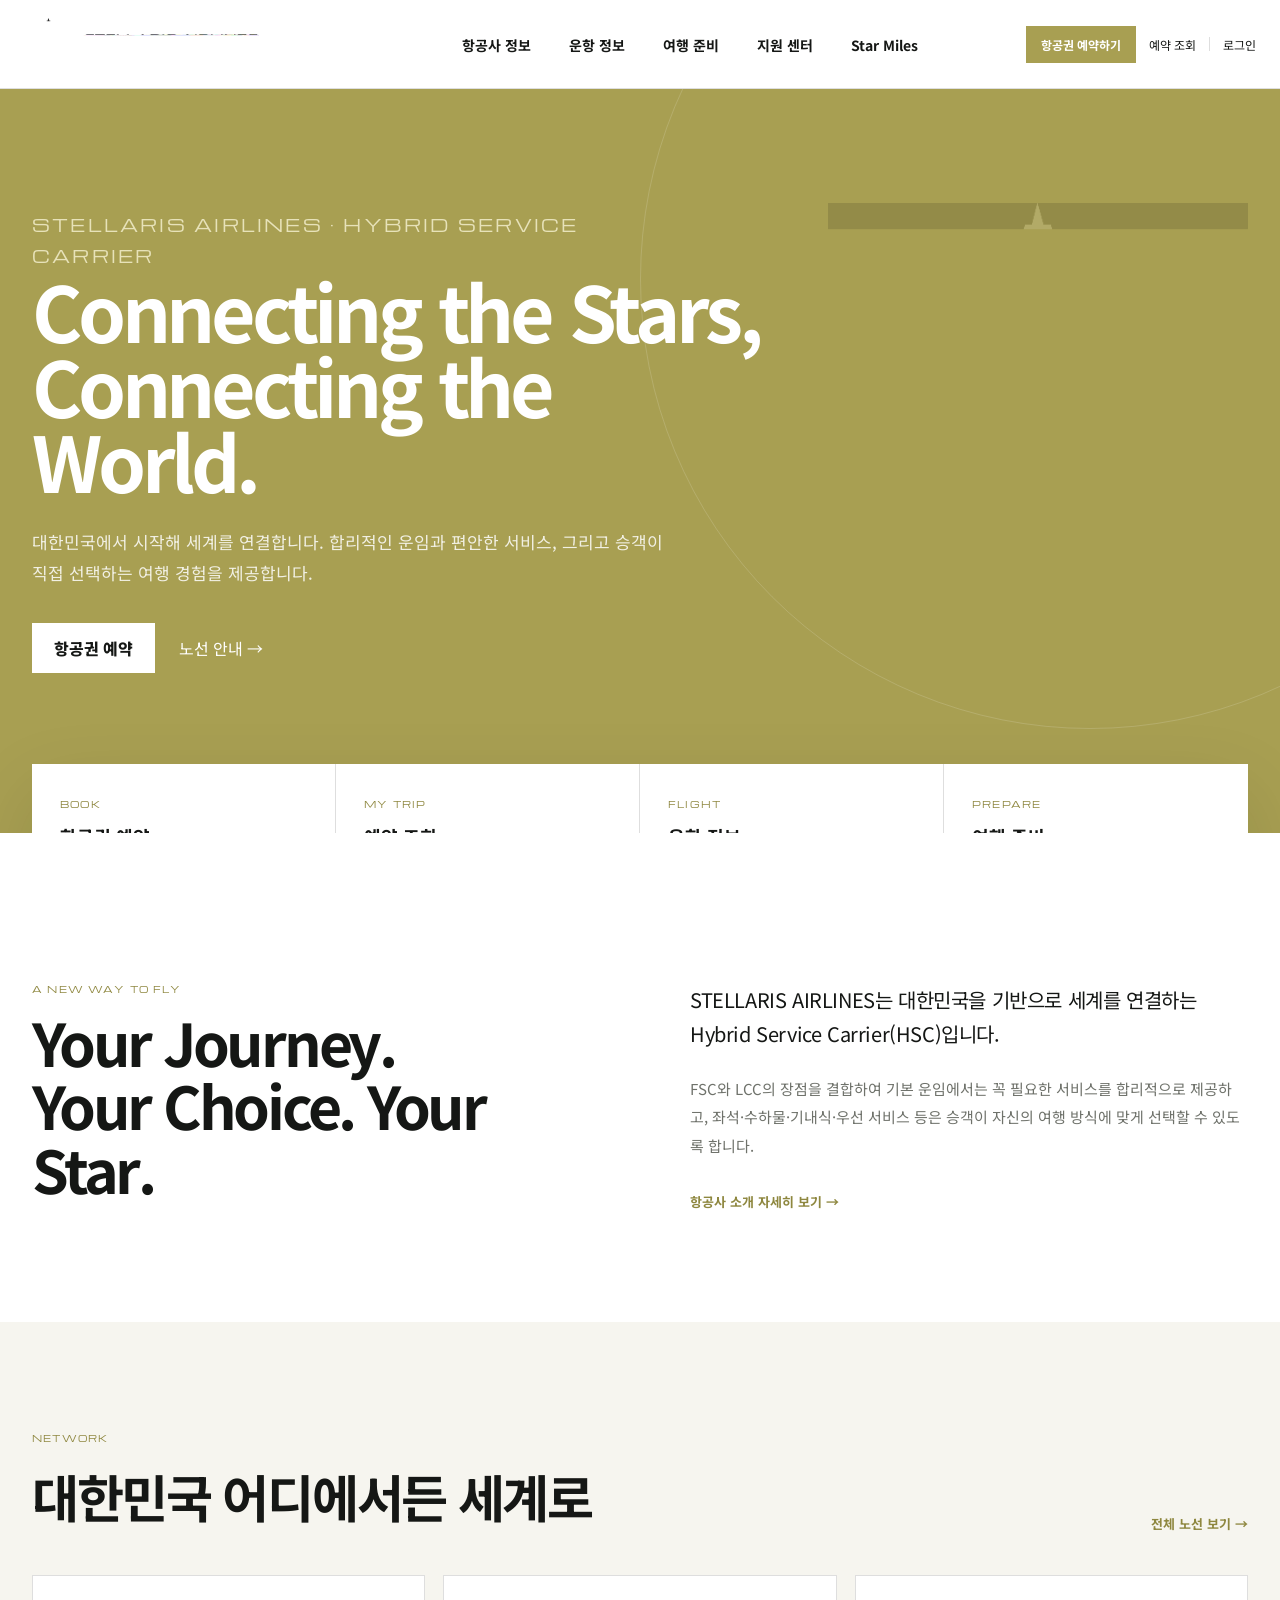
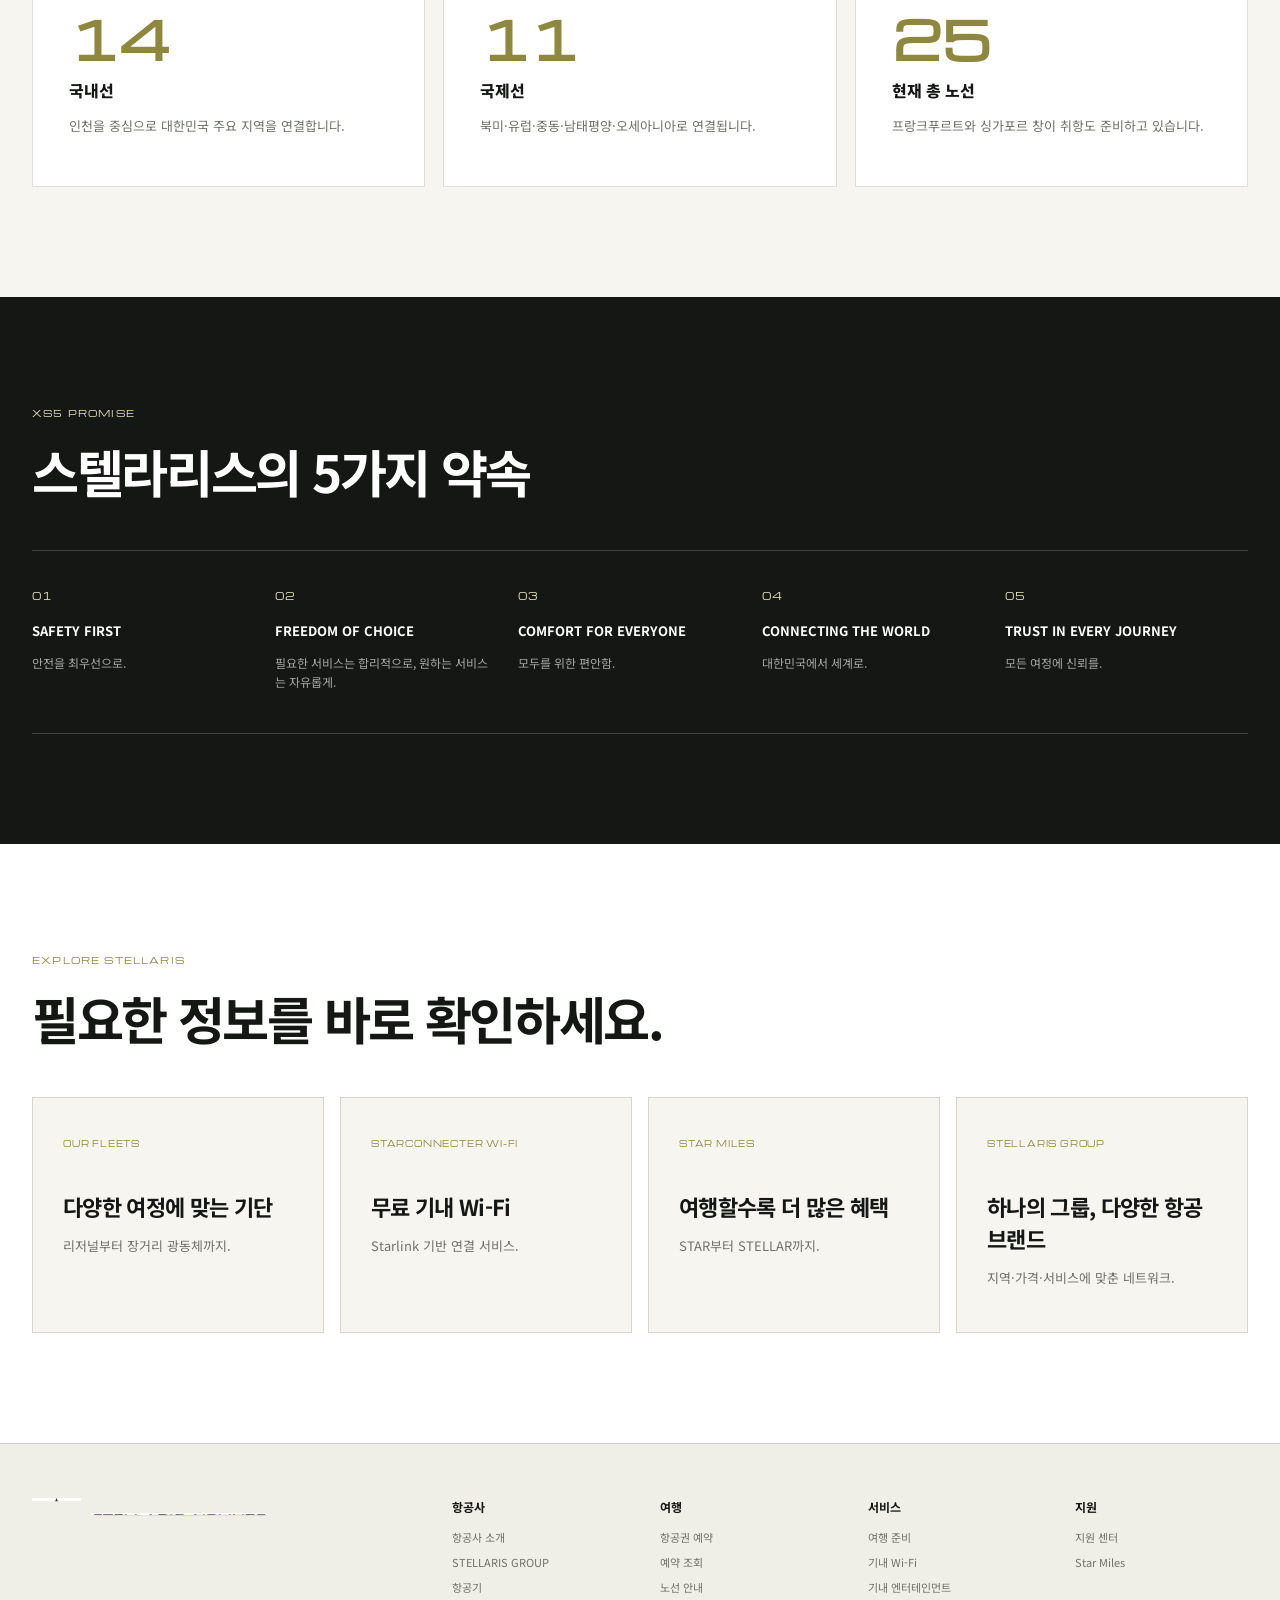
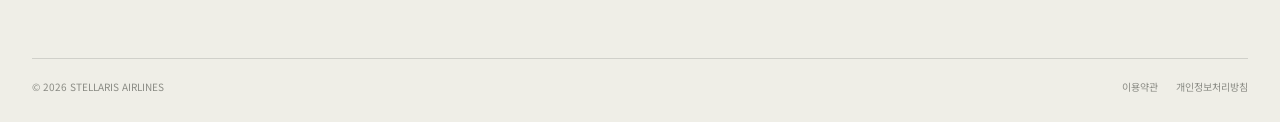
==== commit a0e7075d: "Rename home booking CTA" ====
--- a/index.html
+++ b/index.html
@@ -14,7 +14,7 @@
     </a>
     <nav class="main-nav"><div class="nav-item"><a href="about-us/">항공사 정보</a><div class="mega-menu"><div class="mega-inner shell-wide"><div class="mega-title"><span>STELLARIS AIRLINES</span><strong>항공사 정보</strong></div><div class="mega-links"><a href="about-us/">항공사 소개</a><a href="about-us/#promises">5가지 약속</a><a href="group/">STELLARIS GROUP</a><a href="our-fleets/">보유 항공기</a><a href="fleets-cargo/">화물 항공기</a></div></div></div></div><div class="nav-item"><a href="flight-information/">운항 정보</a><div class="mega-menu"><div class="mega-inner shell-wide"><div class="mega-title"><span>STELLARIS AIRLINES</span><strong>운항 정보</strong></div><div class="mega-links"><a href="flight-information/">운항 정보</a><a href="destinations/">노선 안내</a><a href="flight-information/#domestic">국내선 네트워크</a><a href="flight-information/#international">국제선 네트워크</a></div></div></div></div><div class="nav-item"><a href="travel-info/">여행 준비</a><div class="mega-menu"><div class="mega-inner shell-wide"><div class="mega-title"><span>STELLARIS AIRLINES</span><strong>여행 준비</strong></div><div class="mega-links"><a href="travel-info/">여행 준비</a><a href="travel-info/#checkin">온라인 체크인</a><a href="travel-info/#baggage">수하물</a><a href="travel-info/#safety">탑승 전 안전수칙</a><a href="wifi/">기내 Wi-Fi</a><a href="inflight-entertainment/">엔터테인먼트</a></div></div></div></div><div class="nav-item"><a href="support/">지원 센터</a><div class="mega-menu"><div class="mega-inner shell-wide"><div class="mega-title"><span>STELLARIS AIRLINES</span><strong>지원 센터</strong></div><div class="mega-links"><a href="support/">고객 지원 & Q&A</a><a href="find-your-reservations/">예약 조회</a><a href="support/#booking">예약/항공권</a><a href="support/#baggage">수하물 문의</a></div></div></div></div><div class="nav-item"><a href="membership/">Star Miles</a><div class="mega-menu"><div class="mega-inner shell-wide"><div class="mega-title"><span>STELLARIS AIRLINES</span><strong>Star Miles</strong></div><div class="mega-links"><a href="membership/">STELLARIS STAR MILES</a><a href="membership/#tiers">등급 및 혜택</a><a href="membership/#earn">적립 기준</a></div></div></div></div></nav>
     <div class="header-tools">
-      <a class="book-link" href="book-your-journey/">항공권 예약</a>
+      <a class="book-link" href="book-your-journey/">항공권 예약하기</a>
       <a href="find-your-reservations/">예약 조회</a>
       <span class="tool-divider"></span>
       <a href="login/">로그인</a>
